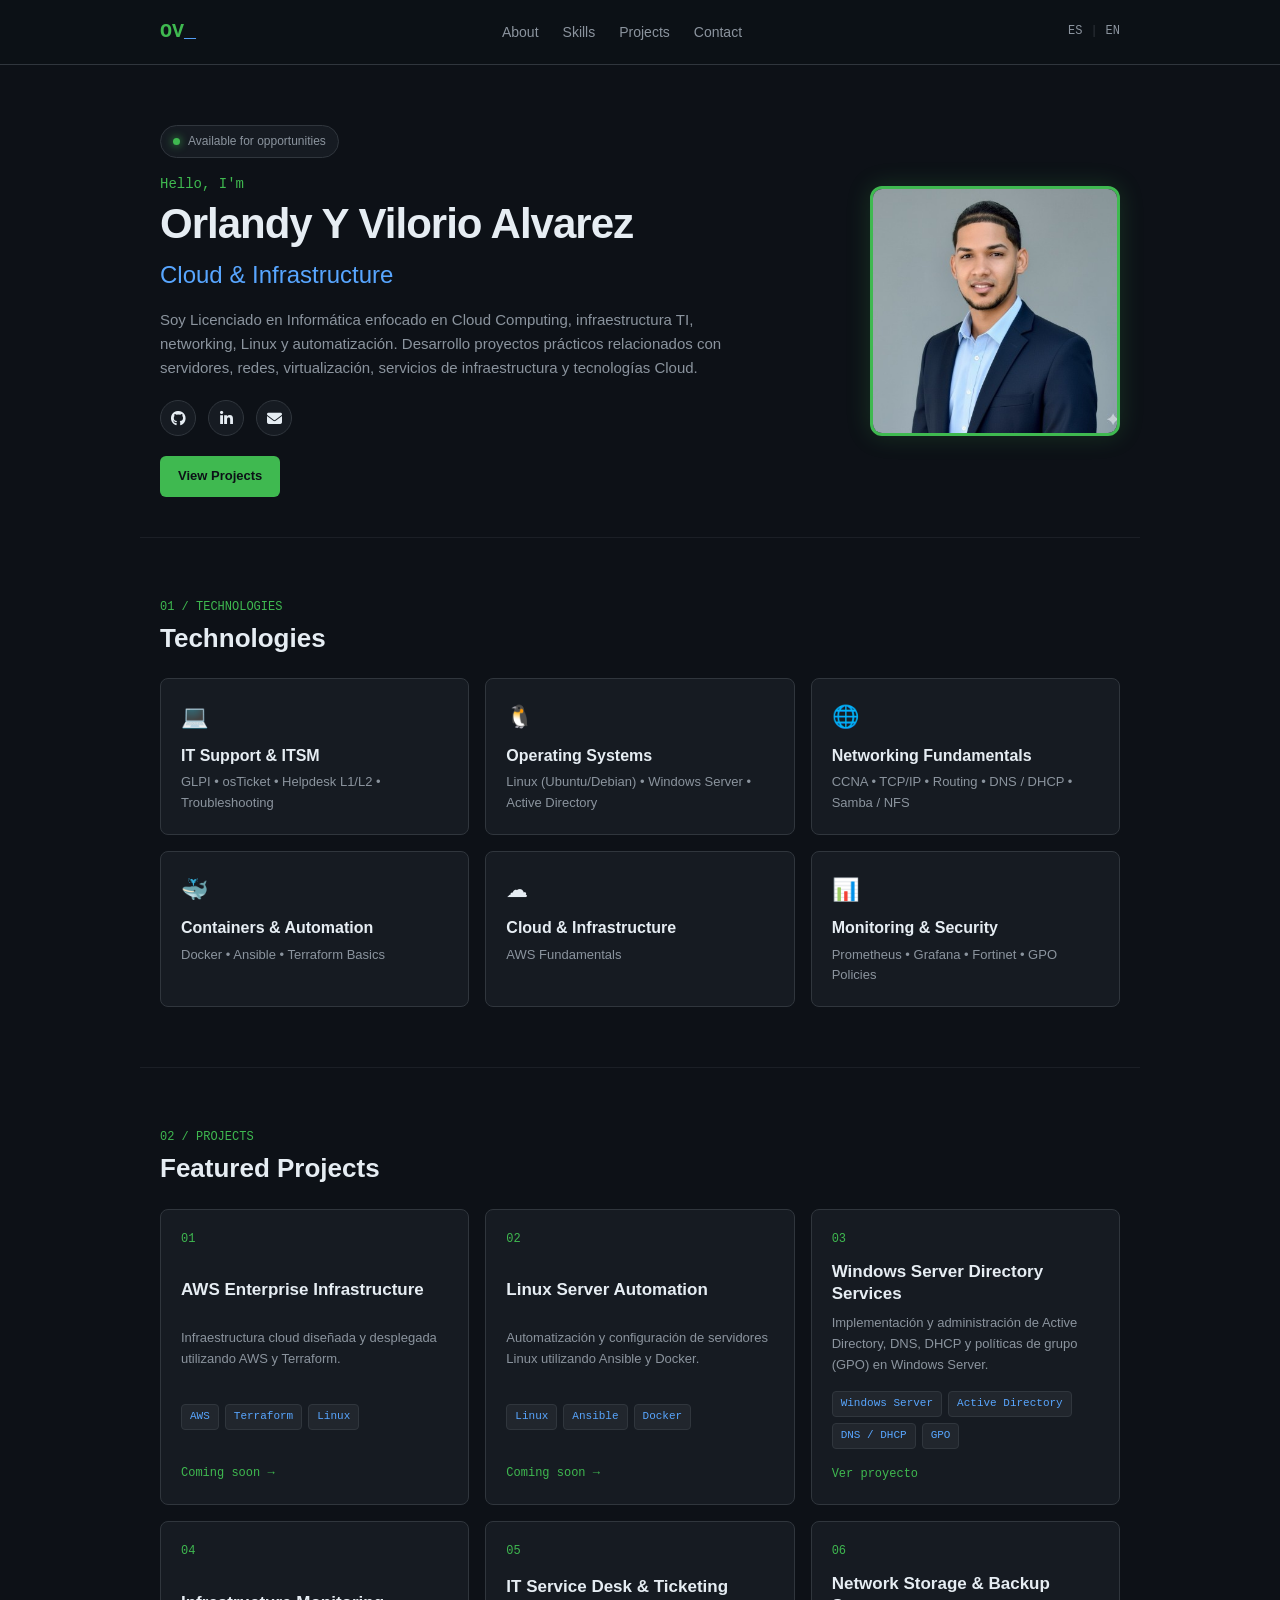
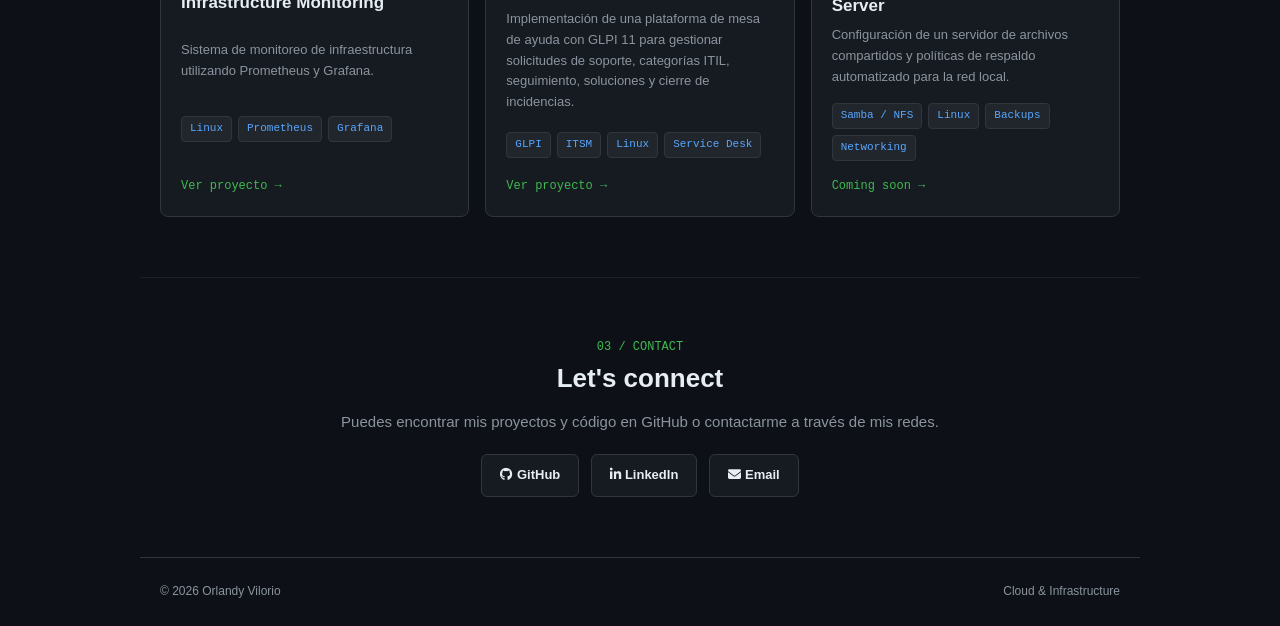
==== index.html @ 10d85034 "Update index.html" ====
<!DOCTYPE html>
<html lang="es">
<head>
    <meta charset="UTF-8">
    <meta name="viewport" content="width=device-width, initial-scale=1.0">

    <title>Orlandy Vilorio | Cloud & Infrastructure</title>

    <meta
        name="description"
        content="Portfolio de Orlandy Vilorio - Cloud, Infrastructure, Linux, Networking and Automation."
    >

    <!-- FontAwesome -->
    <link
        rel="stylesheet"
        href="https://cdnjs.cloudflare.com/ajax/libs/font-awesome/6.4.0/css/all.min.css"
    >

    <!-- CSS principal -->
    <link rel="stylesheet" href="css/style.css">
</head>

<body>

    <header>
        <nav class="navbar">

            <a href="#" class="logo">
                OV<span>_</span>
            </a>

            <div class="nav-links">
                <a href="#about">About</a>
                <a href="#skills">Skills</a>
                <a href="#projects">Projects</a>
                <a href="#contact">Contact</a>
            </div>

            <!-- LANGUAGE SWITCHER -->
            <div class="language-switcher">
                <button type="button" onclick="translatePage('es')">ES</button>
                <span>|</span>
                <button type="button" onclick="translatePage('en')">EN</button>
            </div>

        </nav>
    </header>


    <main>

        <!-- HERO -->
        <section id="about" class="hero-container">

            <div class="hero">

                <div class="hero-text">

                    <div class="terminal-label">
                        <span class="dot"></span>
                        Available for opportunities
                    </div>

                    <p class="hello">
                        Hello, I'm
                    </p>

                    <h1 class="name">
                        Orlandy Y Vilorio Alvarez
                    </h1>

                    <h2>
                        Cloud & Infrastructure
                    </h2>

                    <p class="hero-description">
                        Soy Licenciado en Informática enfocado en Cloud Computing,
                        infraestructura TI, networking, Linux y automatización.
                        Desarrollo proyectos prácticos relacionados con servidores,
                        redes, virtualización, servicios de infraestructura y tecnologías Cloud.
                    </p>


                    <!-- Redes Sociales en Hero -->
                    <div class="hero-socials">

                        <a
                            href="https://github.com/orlandyvalvarez"
                            target="_blank"
                            rel="noopener noreferrer"
                            aria-label="GitHub"
                        >
                            <i class="fab fa-github"></i>
                        </a>

                        <a
                            href="https://www.linkedin.com/in/orlandy-alvarez/"
                            target="_blank"
                            rel="noopener noreferrer"
                            aria-label="LinkedIn"
                        >
                            <i class="fab fa-linkedin-in"></i>
                        </a>

                        <a
                            href="mailto:alvarezorlandy2@gmail.com"
                            aria-label="Email"
                        >
                            <i class="fas fa-envelope"></i>
                        </a>

                    </div>


                    <!-- BOTONE -->
                 <div class="buttons">

    <a
        href="#projects"
        class="btn primary"
    >
        View Projects
    </a>

</div>

</div> <!-- cierre de hero-text -->


<!-- FOTO DE PERFIL -->
<div class="hero-image-container">

    <img
        src="foto.jpg"
        alt="Orlandy Vilorio"
        class="profile-img"
    >

</div>

        </section>


        <!-- TECHNOLOGIES -->
        <section id="skills" class="section">

            <p class="section-number">
                01 / TECHNOLOGIES
            </p>

            <h2>
                Technologies
            </h2>


            <div class="skills-grid">

                <div class="skill-card">

                    <span>💻</span>

                    <h3>
                        IT Support & ITSM
                    </h3>

                    <p>
                        GLPI • osTicket • Helpdesk L1/L2 • Troubleshooting
                    </p>

                </div>


                <div class="skill-card">

                    <span>🐧</span>

                    <h3>
                        Operating Systems
                    </h3>

                    <p>
                        Linux (Ubuntu/Debian) • Windows Server • Active Directory
                    </p>

                </div>


                <div class="skill-card">

                    <span>🌐</span>

                    <h3>
                        Networking Fundamentals
                    </h3>

                    <p>
                        CCNA • TCP/IP • Routing • DNS / DHCP • Samba / NFS
                    </p>

                </div>


                <div class="skill-card">

                    <span>🐳</span>

                    <h3>
                        Containers & Automation
                    </h3>

                    <p>
                        Docker • Ansible • Terraform Basics
                    </p>

                </div>


                <div class="skill-card">

                    <span>☁</span>

                    <h3>
                        Cloud & Infrastructure
                    </h3>

                    <p>
                        AWS Fundamentals
                    </p>

                </div>


                <div class="skill-card">

                    <span>📊</span>

                    <h3>
                        Monitoring & Security
                    </h3>

                    <p>
                        Prometheus • Grafana • Fortinet • GPO Policies
                    </p>

                </div>

            </div>

        </section>


        <!-- PROJECTS -->
        <section id="projects" class="section">

            <p class="section-number">
                02 / PROJECTS
            </p>

            <h2>
                Featured Projects
            </h2>


            <div class="projects-grid">


                <!-- PROJECT 01 -->
                <article class="project-card">

                    <div class="project-number">
                        01
                    </div>

                    <h3>
                        AWS Enterprise Infrastructure
                    </h3>

                    <p>
                        Infraestructura cloud diseñada y desplegada
                        utilizando AWS y Terraform.
                    </p>

                    <div class="tags">
                        <span>AWS</span>
                        <span>Terraform</span>
                        <span>Linux</span>
                    </div>

                    <a href="#">
                        Coming soon →
                    </a>

                </article>


                <!-- PROJECT 02 -->
                <article class="project-card">

                    <div class="project-number">
                        02
                    </div>

                    <h3>
                        Linux Server Automation
                    </h3>

                    <p>
                        Automatización y configuración de servidores
                        Linux utilizando Ansible y Docker.
                    </p>

                    <div class="tags">
                        <span>Linux</span>
                        <span>Ansible</span>
                        <span>Docker</span>
                    </div>

                    <a href="#">
                        Coming soon →
                    </a>

                </article>


                <!-- PROJECT 03 -->
                <article class="project-card">

                    <div class="project-number">
                        03
                    </div>

                    <h3>
                        Windows Server Directory Services
                    </h3>

                    <p>
                        Implementación y administración de Active Directory,
                        DNS, DHCP y políticas de grupo (GPO) en Windows Server.
                    </p>

                    <div class="tags">
                        <span>Windows Server</span>
                        <span>Active Directory</span>
                        <span>DNS / DHCP</span>
                        <span>GPO</span>
                    </div>

                    <a href="Proyectos/Proyecto-03.html">
                        Ver proyecto
                    </a>

                </article>


                <!-- PROJECT 04 -->
                <article class="project-card">

                    <div class="project-number">
                        04
                    </div>

                    <h3>
                        Infrastructure Monitoring
                    </h3>

                    <p>
                        Sistema de monitoreo de infraestructura utilizando
                        Prometheus y Grafana.
                    </p>

                    <div class="tags">
                        <span>Linux</span>
                        <span>Prometheus</span>
                        <span>Grafana</span>
                    </div>

                    <a href="Proyectos/Proyecto-04.html">
                      Ver proyecto →
                   </a>

                </article>


                <!-- PROJECT 05 -->
                <article class="project-card">

                    <div class="project-number">
                        05
                    </div>

                    <h3>
                        IT Service Desk & Ticketing
                    </h3>

                    <p>
                        Implementación de una plataforma de mesa de ayuda con GLPI 11
                        para gestionar solicitudes de soporte, categorías ITIL,
                        seguimiento, soluciones y cierre de incidencias.
                    </p>

                    <div class="tags">
                        <span>GLPI</span>
                        <span>ITSM</span>
                        <span>Linux</span>
                        <span>Service Desk</span>
                    </div>

                    <a href="Proyectos/Proyecto-05.html">
                        Ver proyecto →
                    </a>

                </article>


                <!-- PROJECT 06 -->
                <article class="project-card">

                    <div class="project-number">
                        06
                    </div>

                    <h3>
                        Network Storage & Backup Server
                    </h3>

                    <p>
                        Configuración de un servidor de archivos compartidos
                        y políticas de respaldo automatizado para la red local.
                    </p>

                    <div class="tags">
                        <span>Samba / NFS</span>
                        <span>Linux</span>
                        <span>Backups</span>
                        <span>Networking</span>
                    </div>

                    <a href="#">
                        Coming soon →
                    </a>

                </article>

            </div>

        </section>


        <!-- CONTACT -->
        <section id="contact" class="section contact">

            <p class="section-number">
                03 / CONTACT
            </p>

            <h2>
                Let's connect
            </h2>

            <p>
                Puedes encontrar mis proyectos y código en GitHub
                o contactarme a través de mis redes.
            </p>


            <!-- Redes Sociales en Contacto -->
            <div class="contact-socials">

                <a
                    href="https://github.com/orlandyvalvarez"
                    target="_blank"
                    rel="noopener noreferrer"
                    class="btn secondary"
                >
                    <i class="fab fa-github"></i>
                    GitHub
                </a>


                <a
                    href="https://www.linkedin.com/in/orlandy-alvarez/"
                    target="_blank"
                    rel="noopener noreferrer"
                    class="btn secondary"
                >
                    <i class="fab fa-linkedin-in"></i>
                    LinkedIn
                </a>


                <a
                    href="https://mail.google.com/mail/?view=cm&fs=1&to=alvarezorlandy2@gmail.com"
                    target="_blank"
                    rel="noopener noreferrer"
                    class="btn secondary"
                >
                    <i class="fas fa-envelope"></i>
                    Email
                </a>

            </div>

        </section>

    </main>


    <!-- FOOTER -->
    <footer>

        <p>
            © 2026 Orlandy Vilorio
        </p>

        <p>
            Cloud & Infrastructure
        </p>

    </footer>


    <!-- GOOGLE TRANSLATE -->
    <div
        id="google_translate_element"
        aria-hidden="true"
    ></div>


    <script>

        function googleTranslateElementInit() {

            new google.translate.TranslateElement({

                pageLanguage: 'es',

                includedLanguages: 'es,en',

                autoDisplay: false

            }, 'google_translate_element');

        }


        function translatePage(lang, attempts = 0) {

            const select = document.querySelector('.goog-te-combo');


            if (select) {

                select.value = lang;

                select.dispatchEvent(
                    new Event('change')
                );

                return;

            }


            if (attempts < 10) {

                setTimeout(
                    () => translatePage(lang, attempts + 1),
                    300
                );

            }

        }

    </script>


    <script
        src="https://translate.google.com/translate_a/element.js?cb=googleTranslateElementInit">
    </script>

</body>
</html>
---- css/style.css ----
/* =========================================
   GLOBAL
========================================= */

* {
    margin: 0;
    padding: 0;
    box-sizing: border-box;
}

html {
    scroll-behavior: smooth;
}

body {
    background: #0d1117;
    color: #e6edf3;
    font-family: -apple-system, BlinkMacSystemFont, "Segoe UI", Roboto, Helvetica, Arial, sans-serif;
    line-height: 1.6;
}

:root {
    --background: #0d1117;
    --card: #161b22;
    --card-hover: #1c2128;
    --border: #30363d;
    --text: #e6edf3;
    --muted: #8b949e;
    --green: #3fb950;
    --blue: #58a6ff;
}

/* =========================================
   NAVBAR
========================================= */

header {
    border-bottom: 1px solid var(--border);
    position: sticky;
    top: 0;
    background: rgba(13, 17, 23, 0.94);
    backdrop-filter: blur(10px);
    z-index: 100;
}

.navbar {
    max-width: 1000px;
    margin: auto;
    padding: 16px 20px;
    display: flex;
    justify-content: space-between;
    align-items: center;
}

.logo {
    color: var(--green);
    font-size: 20px;
    font-weight: 700;
    text-decoration: none;
    font-family: monospace;
}

.logo span {
    color: var(--blue);
}

.nav-links {
    display: flex;
    gap: 24px;
}

.nav-links a {
    color: var(--muted);
    text-decoration: none;
    font-size: 14px;
    transition: 0.2s;
}

.nav-links a:hover {
    color: var(--green);
}

/* =========================================
   LANGUAGE SWITCHER
========================================= */

.language-switcher {
    display: flex;
    align-items: center;
    gap: 8px;
    margin-left: 20px;
    flex-shrink: 0;
    font-family: monospace;
    font-size: 12px;
}

.language-switcher button {
    border: none;
    background: transparent;
    color: var(--muted);
    padding: 0;
    margin: 0;
    font: inherit;
    cursor: pointer;
    transition: color 0.2s;
}

.language-switcher button:hover {
    color: var(--green);
}

.language-switcher span {
    color: var(--border);
}

/* =========================================
   GOOGLE TRANSLATE
   OCULTAR INTERFAZ ORIGINAL
========================================= */

#google_translate_element {
    position: absolute !important;
    width: 1px !important;
    height: 1px !important;
    overflow: hidden !important;
    opacity: 0 !important;
    pointer-events: none !important;
}

.goog-te-combo {
    display: none !important;
}

.goog-te-banner-frame,
.goog-te-menu-frame,
iframe.goog-te-banner-frame {
    display: none !important;
}

body {
    top: 0 !important;
}

/* Evita que Google agregue espacios o elementos visibles */

.goog-te-gadget {
    font-size: 0 !important;
}

.goog-te-gadget span {
    display: none !important;
}

.goog-logo-link {
    display: none !important;
}

/* =========================================
   HERO
========================================= */

.hero-container {
    max-width: 1000px;
    margin: auto;
    padding: 60px 20px 40px;
    display: flex;
    align-items: center;
}

.hero {
    display: flex;
    justify-content: space-between;
    align-items: center;
    width: 100%;
    gap: 40px;
}

.hero-text {
    flex: 1;
    min-width: 280px;
}

.hero-image-container {
    display: flex;
    justify-content: center;
    align-items: center;
    flex-shrink: 0;
}

/* FOTO CUADRADA */

.profile-img {
    width: 250px;
    height: 250px;
    border-radius: 12px;
    object-fit: cover;
    border: 3px solid var(--green);
    box-shadow: 0 0 25px rgba(63, 185, 80, 0.2);
    transition: transform 0.3s ease, border-color 0.3s ease;
}

.profile-img:hover {
    transform: scale(1.02);
    border-color: var(--blue);
}

.terminal-label {
    display: inline-flex;
    align-items: center;
    width: fit-content;
    border: 1px solid var(--border);
    background: var(--card);
    padding: 6px 12px;
    border-radius: 20px;
    color: var(--muted);
    font-size: 12px;
    margin-bottom: 15px;
}

.dot {
    width: 7px;
    height: 7px;
    background: var(--green);
    border-radius: 50%;
    margin-right: 8px;
    box-shadow: 0 0 8px var(--green);
}

.hello {
    color: var(--green);
    font-family: monospace;
    font-size: 14px;
    margin-bottom: 4px;
}

.hero h1 {
    font-size: clamp(24px, 4vw, 42px);
    line-height: 1.15;
    margin-bottom: 8px;
    letter-spacing: -1px;
}

.hero h2 {
    color: var(--blue);
    font-size: clamp(18px, 2.5vw, 24px);
    font-weight: 500;
    margin-bottom: 14px;
}

.hero-description {
    max-width: 600px;
    color: var(--muted);
    font-size: 15px;
    margin-bottom: 20px;
}

.hero-socials {
    display: flex;
    gap: 12px;
    margin-bottom: 20px;
}

.hero-socials a {
    display: inline-flex;
    justify-content: center;
    align-items: center;
    width: 36px;
    height: 36px;
    background: var(--card);
    border: 1px solid var(--border);
    color: var(--text);
    border-radius: 50%;
    text-decoration: none;
    font-size: 15px;
    transition: 0.2s;
}

.hero-socials a:hover {
    background: var(--card-hover);
    border-color: var(--blue);
    color: var(--blue);
}

/* =========================================
   BUTTONS
========================================= */

.buttons {
    display: flex;
    gap: 12px;
    flex-wrap: wrap;
    min-height: 38px;
}

.btn {
    display: inline-block;
    padding: 10px 18px;
    border-radius: 6px;
    text-decoration: none;
    font-weight: 600;
    font-size: 13px;
    transition: 0.2s;
}

.primary {
    background: var(--green);
    color: #0d1117;
}

.primary:hover {
    background: #56d364;
    transform: translateY(-2px);
}

.secondary {
    border: 1px solid var(--border);
    color: var(--text);
    background: var(--card);
}

.secondary:hover {
    border-color: var(--blue);
    color: var(--blue);
}

/* =========================================
   SECTIONS
========================================= */

.section {
    max-width: 1000px;
    margin: auto;
    padding: 60px 20px;
    border-top: 1px solid rgba(48, 54, 61, 0.4);
}

.section-number {
    color: var(--green);
    font-family: monospace;
    font-size: 12px;
    margin-bottom: 6px;
}

.section h2 {
    font-size: 26px;
    line-height: 1.2;
    margin-bottom: 16px;
}

.section > p:not(.section-number) {
    max-width: 750px;
    color: var(--muted);
    font-size: 15px;
    margin-bottom: 12px;
}

/* =========================================
   SKILLS
========================================= */

.skills-grid {
    display: grid;
    grid-template-columns: repeat(3, 1fr);
    gap: 16px;
    margin-top: 24px;
}

.skill-card {
    background: var(--card);
    border: 1px solid var(--border);
    padding: 20px;
    border-radius: 8px;
    transition: 0.2s;
}

.skill-card:hover {
    background: var(--card-hover);
    border-color: var(--blue);
    transform: translateY(-2px);
}

.skill-card span {
    font-size: 22px;
}

.skill-card h3 {
    margin-top: 8px;
    font-size: 16px;
}

.skill-card p {
    color: var(--muted);
    font-size: 13px;
    margin-top: 4px;
}

/* =========================================
   PROJECTS
========================================= */

.projects-grid {
    display: grid;
    grid-template-columns: repeat(3, 1fr);
    gap: 16px;
    margin-top: 24px;
}

.project-card {
    background: var(--card);
    border: 1px solid var(--border);
    padding: 20px;
    border-radius: 8px;
    display: flex;
    flex-direction: column;
    justify-content: space-between;
    transition: 0.2s;
}

.project-card:hover {
    border-color: var(--green);
    transform: translateY(-3px);
}

.project-number {
    color: var(--green);
    font-family: monospace;
    font-size: 12px;
    margin-bottom: 12px;
}

.project-card h3 {
    font-size: 17px;
    line-height: 1.3;
    margin-bottom: 8px;
}

.project-card p {
    color: var(--muted);
    font-size: 13px;
    margin-bottom: 16px;
}

/* =========================================
   TAGS
========================================= */

.tags {
    display: flex;
    flex-wrap: wrap;
    gap: 6px;
    margin-bottom: 16px;
}

.tags span {
    background: #21262d;
    border: 1px solid var(--border);
    color: var(--blue);
    font-family: monospace;
    font-size: 11px;
    padding: 3px 8px;
    border-radius: 4px;
}

.project-card a {
    color: var(--green);
    text-decoration: none;
    font-family: monospace;
    font-size: 12px;
    font-weight: 500;
}

.project-card a:hover {
    text-decoration: underline;
}

/* =========================================
   CONTACT
========================================= */

.contact {
    text-align: center;
}

.contact > p:not(.section-number) {
    margin-left: auto;
    margin-right: auto;
}

.contact-socials {
    display: flex;
    justify-content: center;
    gap: 12px;
    flex-wrap: wrap;
    margin-top: 20px;
}

/* =========================================
   FOOTER
========================================= */

footer {
    border-top: 1px solid var(--border);
    max-width: 1000px;
    margin: auto;
    padding: 24px 20px;
    display: flex;
    justify-content: space-between;
    color: var(--muted);
    font-size: 12px;
}

/* =========================================
   RESPONSIVE
========================================= */

@media (max-width: 850px) {

    .skills-grid,
    .projects-grid {
        grid-template-columns: repeat(2, 1fr);
    }
}

@media (max-width: 650px) {

    .nav-links {
        display: none;
    }

    .hero-container {
        padding: 30px 20px;
    }

    .hero {
        flex-direction: column;
        text-align: center;
        gap: 20px;
    }

    .hero-image-container {
        order: -1;
        margin-bottom: 5px;
    }

    .hero-text {
        display: flex;
        flex-direction: column;
        align-items: center;
        width: 100%;
    }

    .hero-description {
        text-align: center;
        margin-left: auto;
        margin-right: auto;
    }

    .terminal-label {
        margin-left: auto;
        margin-right: auto;
    }

    .hero-socials {
        justify-content: center;
    }

    .buttons {
        justify-content: center;
    }

    .profile-img {
        width: 180px;
        height: 180px;
    }

    .section {
        padding: 40px 20px;
    }

    .section h2 {
        font-size: 22px;
    }

    .skills-grid,
    .projects-grid {
        grid-template-columns: 1fr;
    }

    footer {
        flex-direction: column;
        gap: 8px;
        text-align: center;
    }

    .language-switcher {
        margin-left: 10px;
    }
}
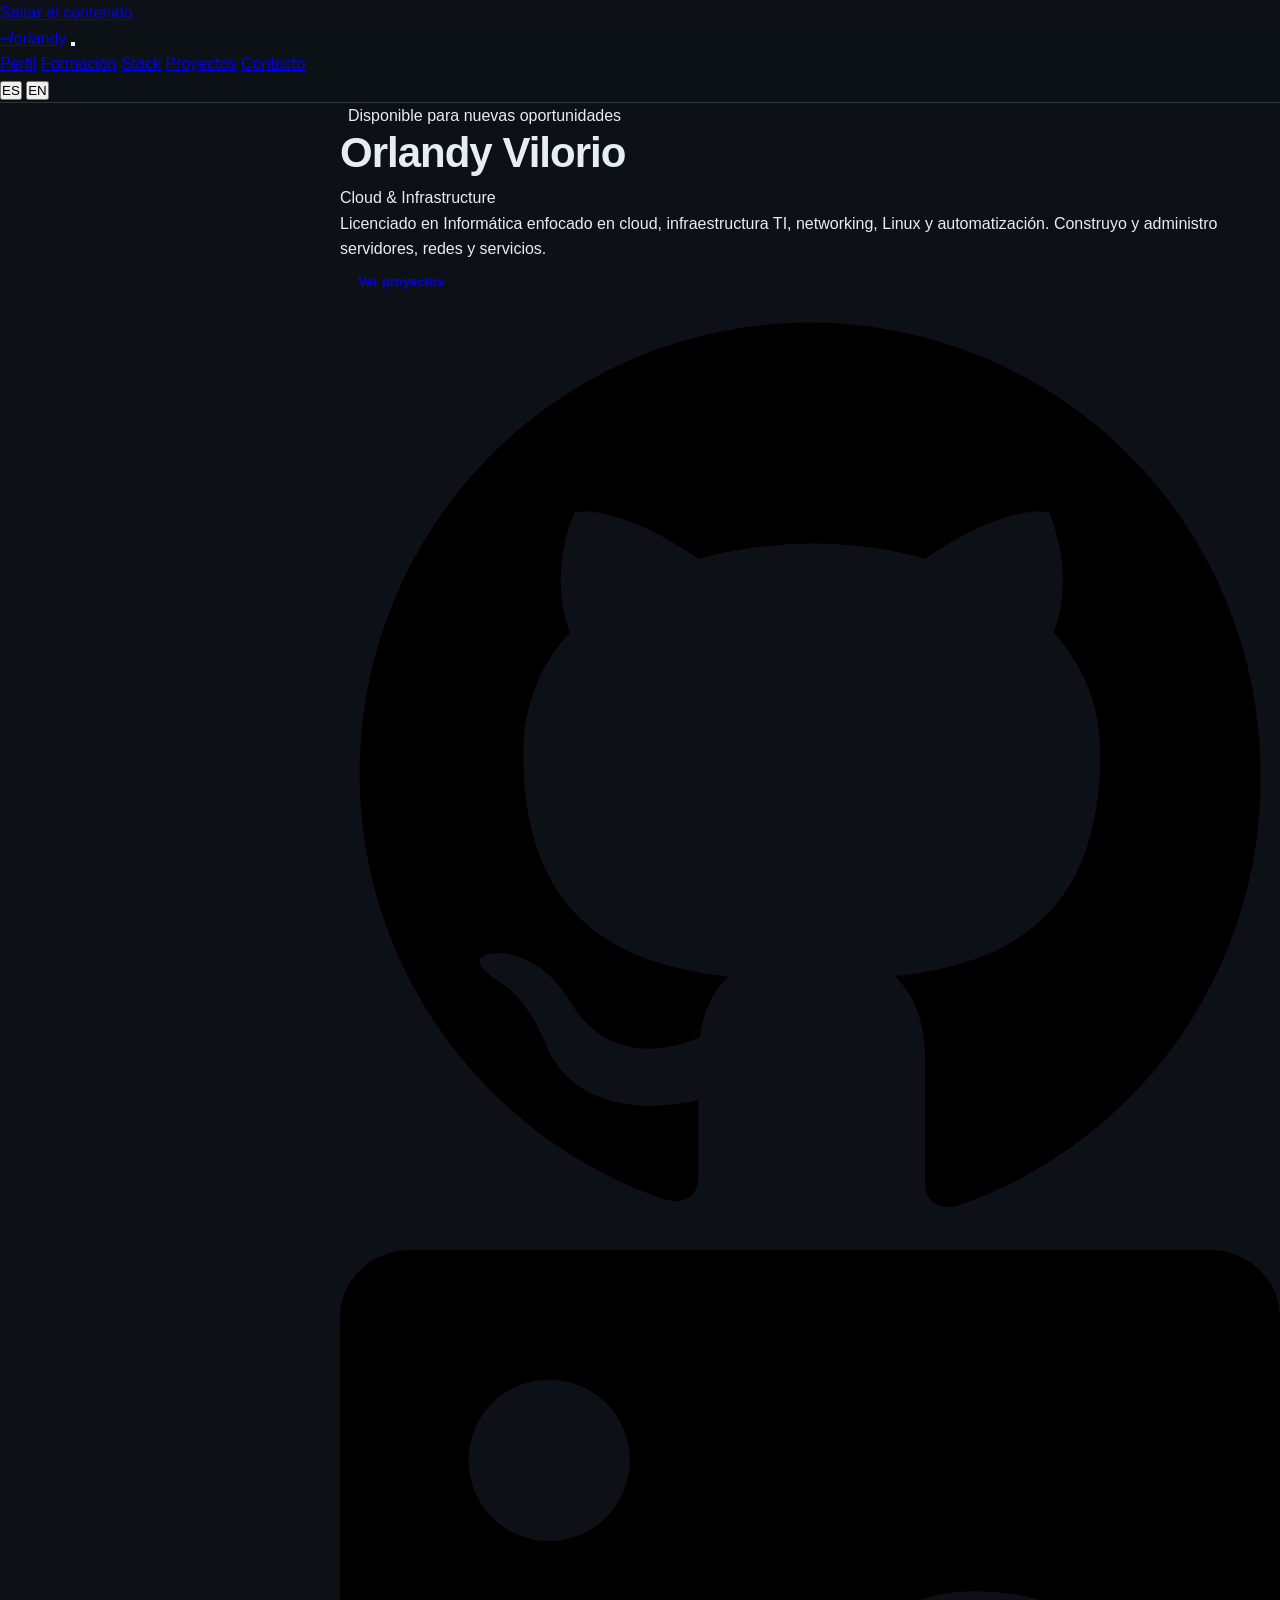
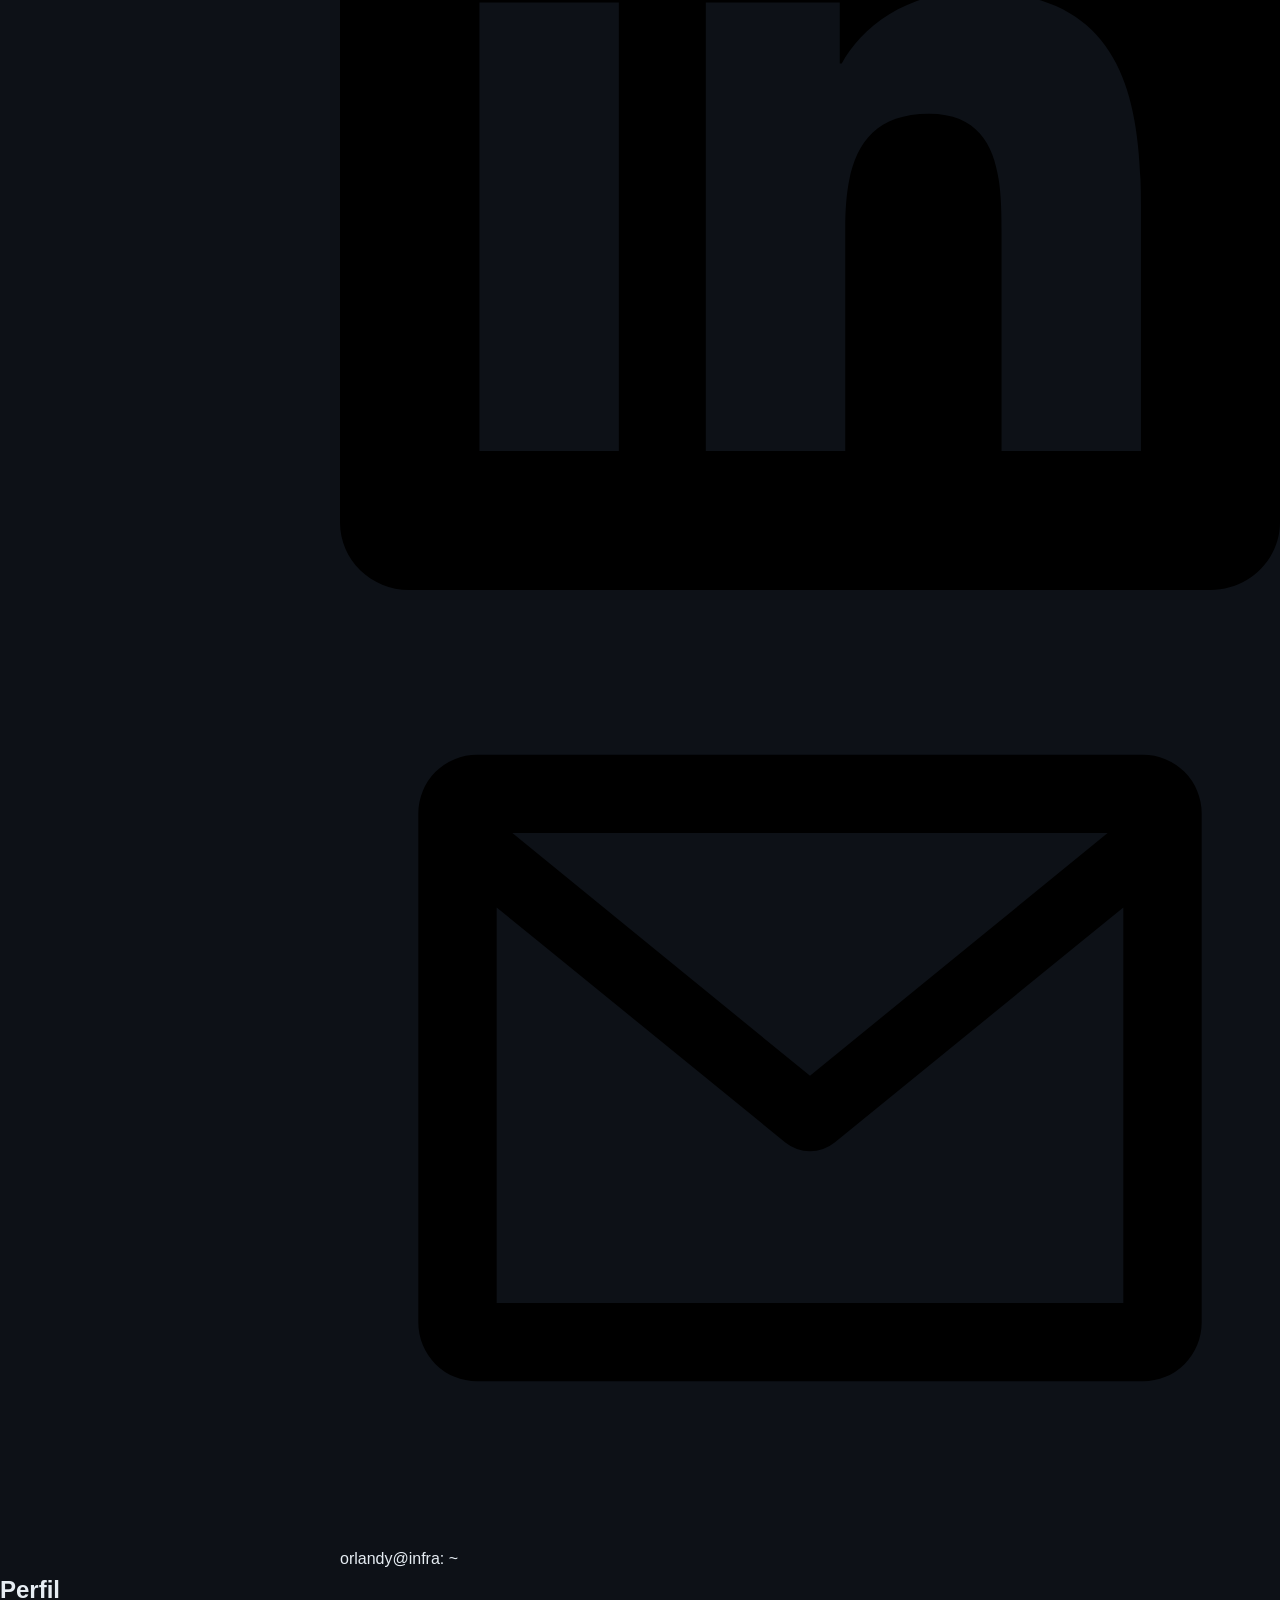
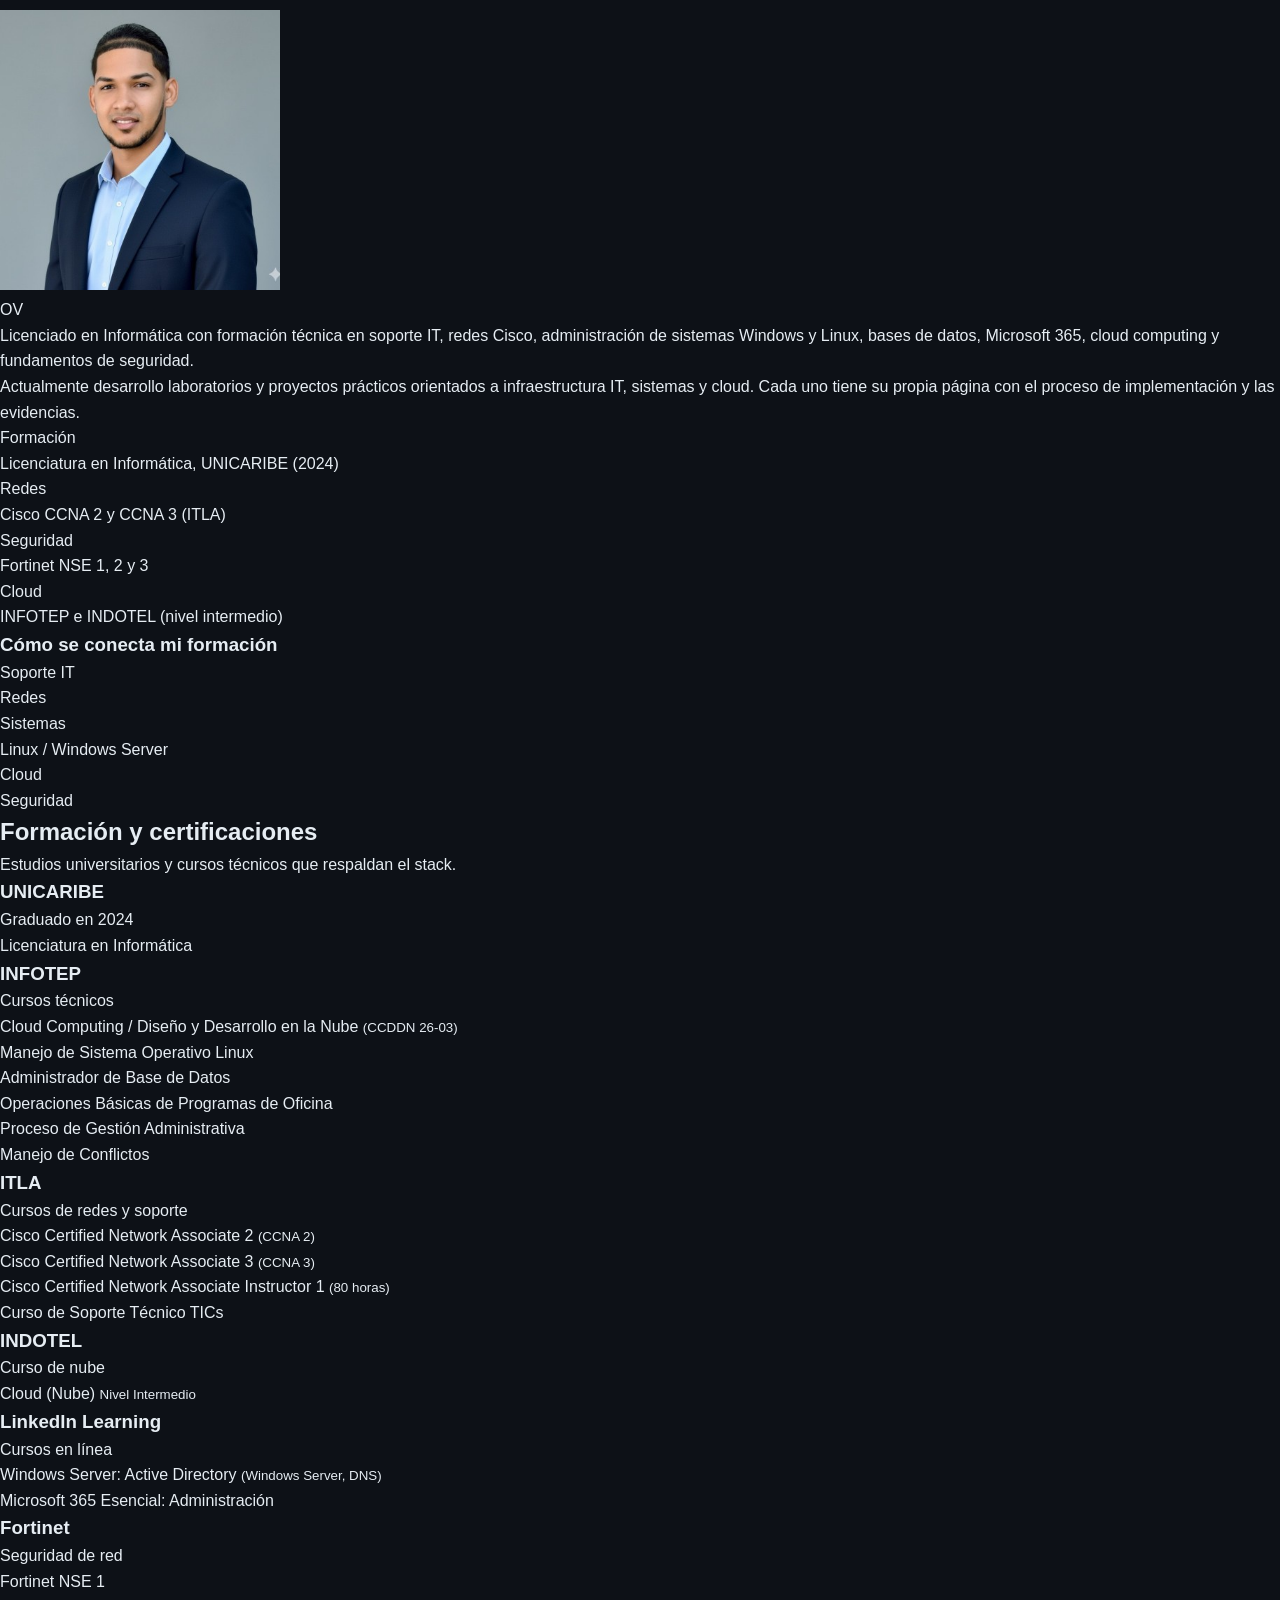
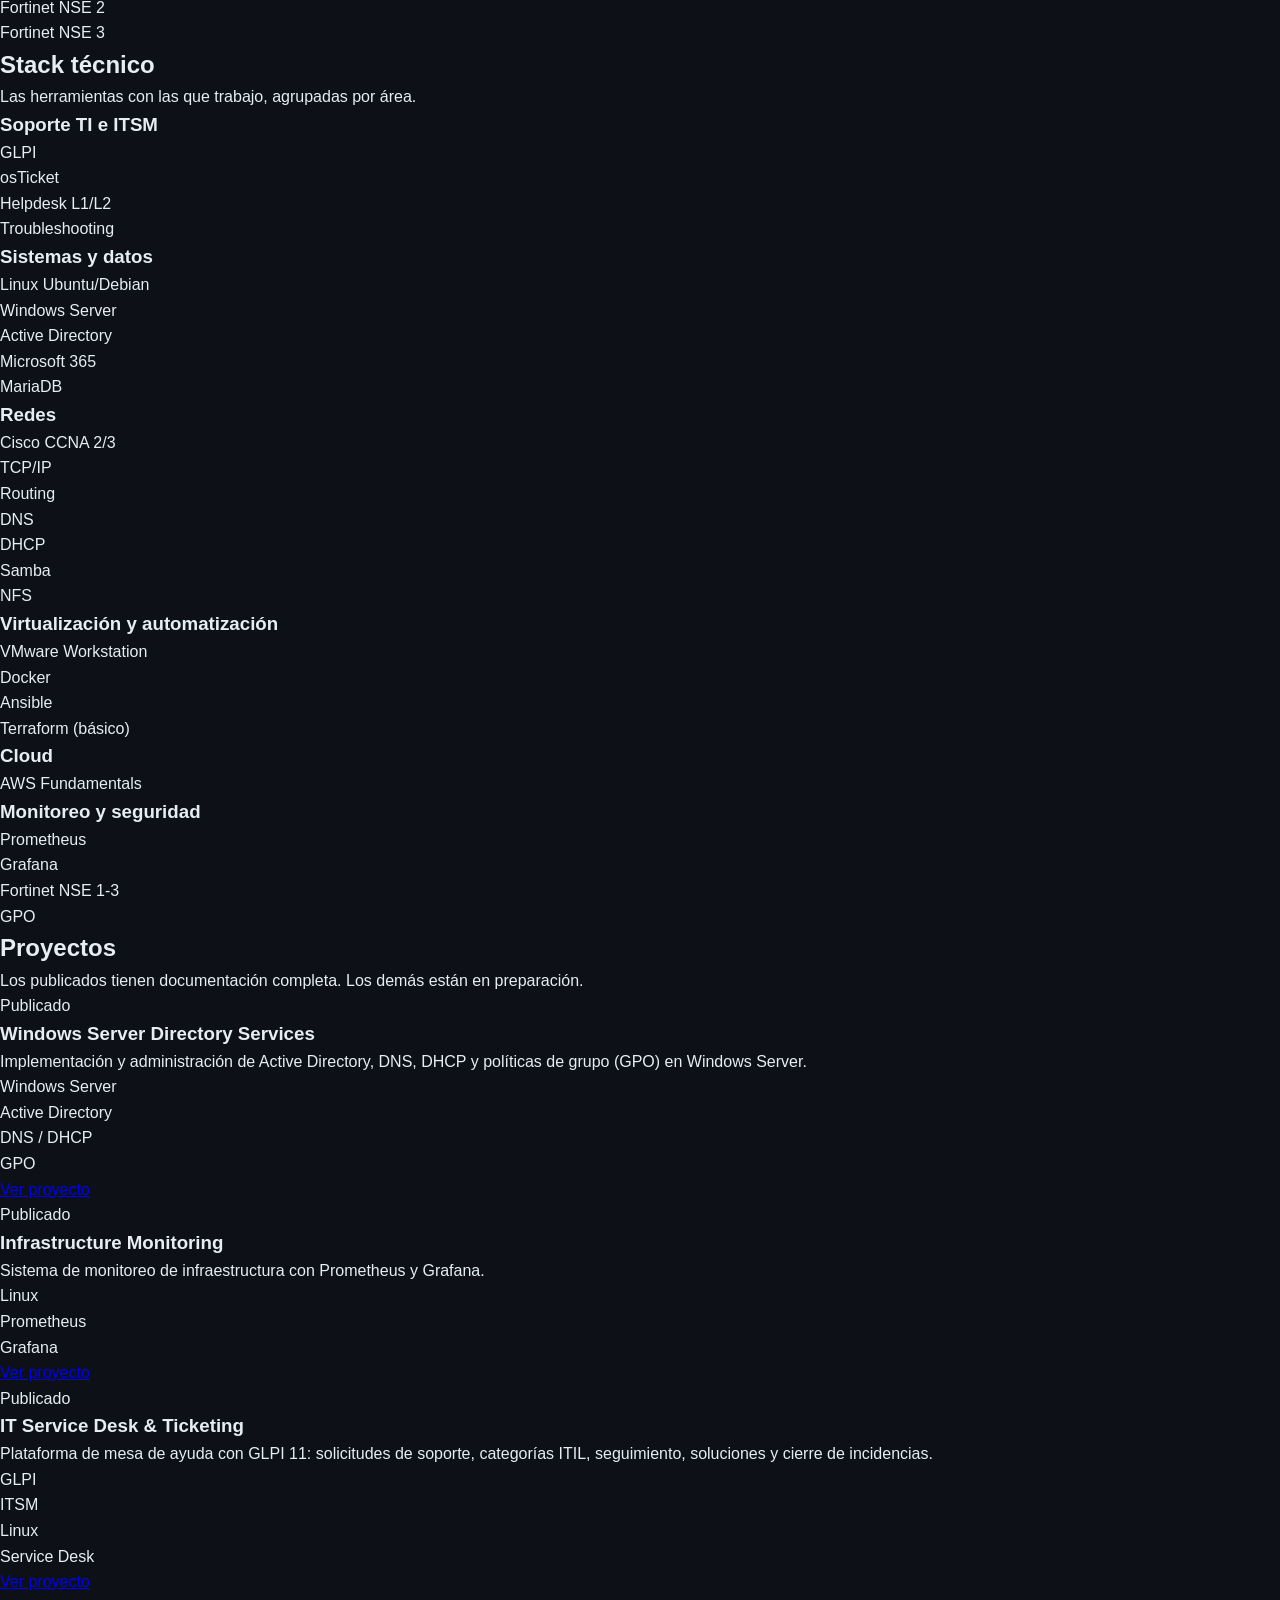
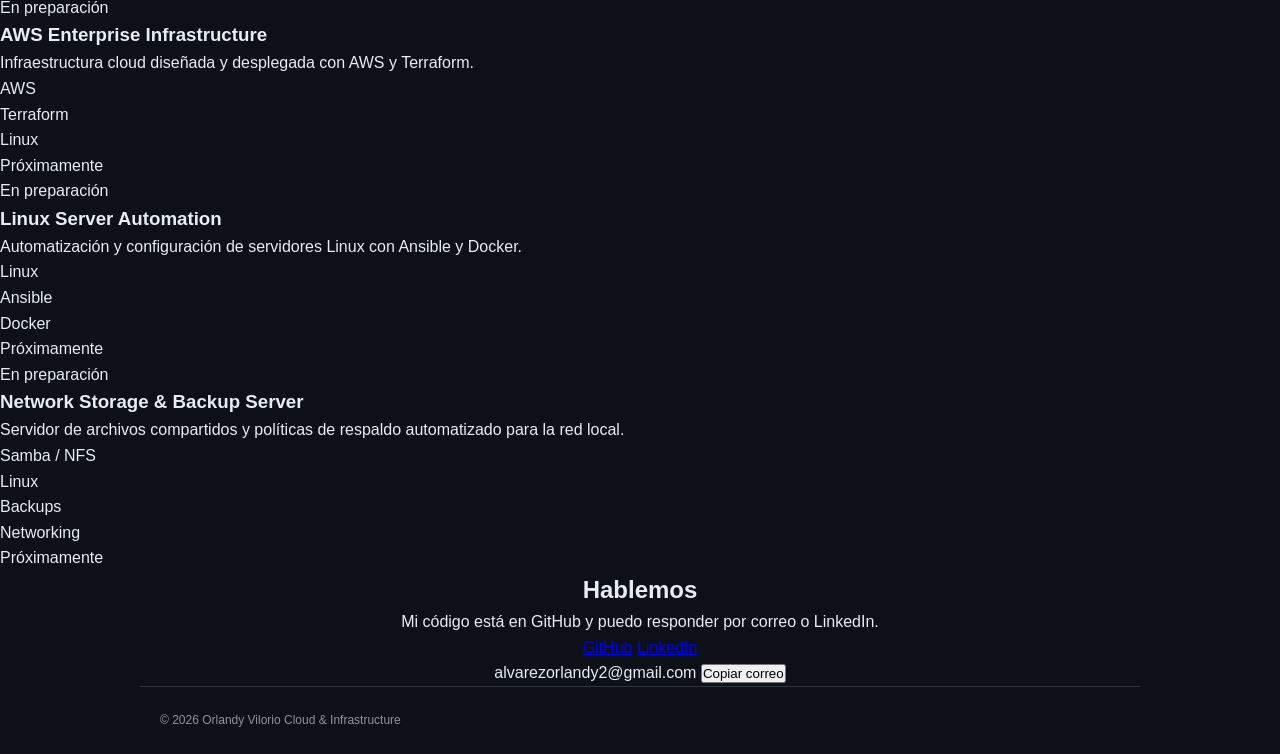
==== commit 07102cad: "Update index.html" ====
--- a/index.html
+++ b/index.html
@@ -1,584 +1,285 @@
 <!DOCTYPE html>
 <html lang="es">
 <head>
-    <meta charset="UTF-8">
-    <meta name="viewport" content="width=device-width, initial-scale=1.0">
-
-    <title>Orlandy Vilorio | Cloud & Infrastructure</title>
-
-    <meta
-        name="description"
-        content="Portfolio de Orlandy Vilorio - Cloud, Infrastructure, Linux, Networking and Automation."
-    >
-
-    <!-- FontAwesome -->
-    <link
-        rel="stylesheet"
-        href="https://cdnjs.cloudflare.com/ajax/libs/font-awesome/6.4.0/css/all.min.css"
-    >
-
-    <!-- CSS principal -->
-    <link rel="stylesheet" href="css/style.css">
+<meta charset="UTF-8">
+<meta name="viewport" content="width=device-width, initial-scale=1.0">
+<title>Orlandy Vilorio | Cloud &amp; Infrastructure</title>
+<meta name="description" content="Portafolio de Orlandy Vilorio: Cloud, infraestructura, Linux, networking y automatización.">
+<meta name="theme-color" content="#0D1520">
+<link rel="icon" href="data:image/svg+xml,%3Csvg xmlns='http://www.w3.org/2000/svg' viewBox='0 0 64 64'%3E%3Crect width='64' height='64' rx='12' fill='%230D1520'/%3E%3Ctext x='32' y='42' font-family='monospace' font-size='28' font-weight='700' fill='%234FC3F7' text-anchor='middle'%3EOV%3C/text%3E%3C/svg%3E">
+<link rel="preconnect" href="https://fonts.googleapis.com">
+<link rel="preconnect" href="https://fonts.gstatic.com" crossorigin>
+<link href="https://fonts.googleapis.com/css2?family=IBM+Plex+Mono:wght@400;500&family=IBM+Plex+Sans:wght@400;500;600&display=swap" rel="stylesheet">
+<link rel="stylesheet" href="css/style.css">
+<link rel="stylesheet" href="css/home.css">
 </head>
 
 <body>
-
-    <header>
-        <nav class="navbar">
-
-            <a href="#" class="logo">
-                OV<span>_</span>
-            </a>
-
-            <div class="nav-links">
-                <a href="#about">About</a>
-                <a href="#skills">Skills</a>
-                <a href="#projects">Projects</a>
-                <a href="#contact">Contact</a>
-            </div>
-
-            <!-- LANGUAGE SWITCHER -->
-            <div class="language-switcher">
-                <button type="button" onclick="translatePage('es')">ES</button>
-                <span>|</span>
-                <button type="button" onclick="translatePage('en')">EN</button>
-            </div>
-
-        </nav>
-    </header>
-
-
-    <main>
-
-        <!-- HERO -->
-        <section id="about" class="hero-container">
-
-            <div class="hero">
-
-                <div class="hero-text">
-
-                    <div class="terminal-label">
-                        <span class="dot"></span>
-                        Available for opportunities
-                    </div>
-
-                    <p class="hello">
-                        Hello, I'm
-                    </p>
-
-                    <h1 class="name">
-                        Orlandy Y Vilorio Alvarez
-                    </h1>
-
-                    <h2>
-                        Cloud & Infrastructure
-                    </h2>
-
-                    <p class="hero-description">
-                        Soy Licenciado en Informática enfocado en Cloud Computing,
-                        infraestructura TI, networking, Linux y automatización.
-                        Desarrollo proyectos prácticos relacionados con servidores,
-                        redes, virtualización, servicios de infraestructura y tecnologías Cloud.
-                    </p>
-
-
-                    <!-- Redes Sociales en Hero -->
-                    <div class="hero-socials">
-
-                        <a
-                            href="https://github.com/orlandyvalvarez"
-                            target="_blank"
-                            rel="noopener noreferrer"
-                            aria-label="GitHub"
-                        >
-                            <i class="fab fa-github"></i>
-                        </a>
-
-                        <a
-                            href="https://www.linkedin.com/in/orlandy-alvarez/"
-                            target="_blank"
-                            rel="noopener noreferrer"
-                            aria-label="LinkedIn"
-                        >
-                            <i class="fab fa-linkedin-in"></i>
-                        </a>
-
-                        <a
-                            href="mailto:alvarezorlandy2@gmail.com"
-                            aria-label="Email"
-                        >
-                            <i class="fas fa-envelope"></i>
-                        </a>
-
-                    </div>
-
-
-                    <!-- BOTONE -->
-                 <div class="buttons">
-
-    <a
-        href="#projects"
-        class="btn primary"
-    >
-        View Projects
-    </a>
-
-</div>
-
-</div> <!-- cierre de hero-text -->
-
-
-<!-- FOTO DE PERFIL -->
-<div class="hero-image-container">
-
-    <img
-        src="foto.jpg"
-        alt="Orlandy Vilorio"
-        class="profile-img"
-    >
-
-</div>
-
-        </section>
-
-
-        <!-- TECHNOLOGIES -->
-        <section id="skills" class="section">
-
-            <p class="section-number">
-                01 / TECHNOLOGIES
-            </p>
-
-            <h2>
-                Technologies
-            </h2>
-
-
-            <div class="skills-grid">
-
-                <div class="skill-card">
-
-                    <span>💻</span>
-
-                    <h3>
-                        IT Support & ITSM
-                    </h3>
-
-                    <p>
-                        GLPI • osTicket • Helpdesk L1/L2 • Troubleshooting
-                    </p>
-
-                </div>
-
-
-                <div class="skill-card">
-
-                    <span>🐧</span>
-
-                    <h3>
-                        Operating Systems
-                    </h3>
-
-                    <p>
-                        Linux (Ubuntu/Debian) • Windows Server • Active Directory
-                    </p>
-
-                </div>
-
-
-                <div class="skill-card">
-
-                    <span>🌐</span>
-
-                    <h3>
-                        Networking Fundamentals
-                    </h3>
-
-                    <p>
-                        CCNA • TCP/IP • Routing • DNS / DHCP • Samba / NFS
-                    </p>
-
-                </div>
-
-
-                <div class="skill-card">
-
-                    <span>🐳</span>
-
-                    <h3>
-                        Containers & Automation
-                    </h3>
-
-                    <p>
-                        Docker • Ansible • Terraform Basics
-                    </p>
-
-                </div>
-
-
-                <div class="skill-card">
-
-                    <span>☁</span>
-
-                    <h3>
-                        Cloud & Infrastructure
-                    </h3>
-
-                    <p>
-                        AWS Fundamentals
-                    </p>
-
-                </div>
-
-
-                <div class="skill-card">
-
-                    <span>📊</span>
-
-                    <h3>
-                        Monitoring & Security
-                    </h3>
-
-                    <p>
-                        Prometheus • Grafana • Fortinet • GPO Policies
-                    </p>
-
-                </div>
-
-            </div>
-
-        </section>
-
-
-        <!-- PROJECTS -->
-        <section id="projects" class="section">
-
-            <p class="section-number">
-                02 / PROJECTS
-            </p>
-
-            <h2>
-                Featured Projects
-            </h2>
-
-
-            <div class="projects-grid">
-
-
-                <!-- PROJECT 01 -->
-                <article class="project-card">
-
-                    <div class="project-number">
-                        01
-                    </div>
-
-                    <h3>
-                        AWS Enterprise Infrastructure
-                    </h3>
-
-                    <p>
-                        Infraestructura cloud diseñada y desplegada
-                        utilizando AWS y Terraform.
-                    </p>
-
-                    <div class="tags">
-                        <span>AWS</span>
-                        <span>Terraform</span>
-                        <span>Linux</span>
-                    </div>
-
-                    <a href="#">
-                        Coming soon →
-                    </a>
-
-                </article>
-
-
-                <!-- PROJECT 02 -->
-                <article class="project-card">
-
-                    <div class="project-number">
-                        02
-                    </div>
-
-                    <h3>
-                        Linux Server Automation
-                    </h3>
-
-                    <p>
-                        Automatización y configuración de servidores
-                        Linux utilizando Ansible y Docker.
-                    </p>
-
-                    <div class="tags">
-                        <span>Linux</span>
-                        <span>Ansible</span>
-                        <span>Docker</span>
-                    </div>
-
-                    <a href="#">
-                        Coming soon →
-                    </a>
-
-                </article>
-
-
-                <!-- PROJECT 03 -->
-                <article class="project-card">
-
-                    <div class="project-number">
-                        03
-                    </div>
-
-                    <h3>
-                        Windows Server Directory Services
-                    </h3>
-
-                    <p>
-                        Implementación y administración de Active Directory,
-                        DNS, DHCP y políticas de grupo (GPO) en Windows Server.
-                    </p>
-
-                    <div class="tags">
-                        <span>Windows Server</span>
-                        <span>Active Directory</span>
-                        <span>DNS / DHCP</span>
-                        <span>GPO</span>
-                    </div>
-
-                    <a href="Proyectos/Proyecto-03.html">
-                        Ver proyecto
-                    </a>
-
-                </article>
-
-
-                <!-- PROJECT 04 -->
-                <article class="project-card">
-
-                    <div class="project-number">
-                        04
-                    </div>
-
-                    <h3>
-                        Infrastructure Monitoring
-                    </h3>
-
-                    <p>
-                        Sistema de monitoreo de infraestructura utilizando
-                        Prometheus y Grafana.
-                    </p>
-
-                    <div class="tags">
-                        <span>Linux</span>
-                        <span>Prometheus</span>
-                        <span>Grafana</span>
-                    </div>
-
-                    <a href="Proyectos/Proyecto-04.html">
-                      Ver proyecto →
-                   </a>
-
-                </article>
-
-
-                <!-- PROJECT 05 -->
-                <article class="project-card">
-
-                    <div class="project-number">
-                        05
-                    </div>
-
-                    <h3>
-                        IT Service Desk & Ticketing
-                    </h3>
-
-                    <p>
-                        Implementación de una plataforma de mesa de ayuda con GLPI 11
-                        para gestionar solicitudes de soporte, categorías ITIL,
-                        seguimiento, soluciones y cierre de incidencias.
-                    </p>
-
-                    <div class="tags">
-                        <span>GLPI</span>
-                        <span>ITSM</span>
-                        <span>Linux</span>
-                        <span>Service Desk</span>
-                    </div>
-
-                    <a href="Proyectos/Proyecto-05.html">
-                        Ver proyecto →
-                    </a>
-
-                </article>
-
-
-                <!-- PROJECT 06 -->
-                <article class="project-card">
-
-                    <div class="project-number">
-                        06
-                    </div>
-
-                    <h3>
-                        Network Storage & Backup Server
-                    </h3>
-
-                    <p>
-                        Configuración de un servidor de archivos compartidos
-                        y políticas de respaldo automatizado para la red local.
-                    </p>
-
-                    <div class="tags">
-                        <span>Samba / NFS</span>
-                        <span>Linux</span>
-                        <span>Backups</span>
-                        <span>Networking</span>
-                    </div>
-
-                    <a href="#">
-                        Coming soon →
-                    </a>
-
-                </article>
-
-            </div>
-
-        </section>
-
-
-        <!-- CONTACT -->
-        <section id="contact" class="section contact">
-
-            <p class="section-number">
-                03 / CONTACT
-            </p>
-
-            <h2>
-                Let's connect
-            </h2>
-
-            <p>
-                Puedes encontrar mis proyectos y código en GitHub
-                o contactarme a través de mis redes.
-            </p>
-
-
-            <!-- Redes Sociales en Contacto -->
-            <div class="contact-socials">
-
-                <a
-                    href="https://github.com/orlandyvalvarez"
-                    target="_blank"
-                    rel="noopener noreferrer"
-                    class="btn secondary"
-                >
-                    <i class="fab fa-github"></i>
-                    GitHub
-                </a>
-
-
-                <a
-                    href="https://www.linkedin.com/in/orlandy-alvarez/"
-                    target="_blank"
-                    rel="noopener noreferrer"
-                    class="btn secondary"
-                >
-                    <i class="fab fa-linkedin-in"></i>
-                    LinkedIn
-                </a>
-
-
-                <a
-                    href="https://mail.google.com/mail/?view=cm&fs=1&to=alvarezorlandy2@gmail.com"
-                    target="_blank"
-                    rel="noopener noreferrer"
-                    class="btn secondary"
-                >
-                    <i class="fas fa-envelope"></i>
-                    Email
-                </a>
-
-            </div>
-
-        </section>
-
-    </main>
-
-
-    <!-- FOOTER -->
-    <footer>
-
-        <p>
-            © 2026 Orlandy Vilorio
-        </p>
-
-        <p>
-            Cloud & Infrastructure
-        </p>
-
-    </footer>
-
-
-    <!-- GOOGLE TRANSLATE -->
-    <div
-        id="google_translate_element"
-        aria-hidden="true"
-    ></div>
-
-
-    <script>
-
-        function googleTranslateElementInit() {
-
-            new google.translate.TranslateElement({
-
-                pageLanguage: 'es',
-
-                includedLanguages: 'es,en',
-
-                autoDisplay: false
-
-            }, 'google_translate_element');
-
-        }
-
-
-        function translatePage(lang, attempts = 0) {
-
-            const select = document.querySelector('.goog-te-combo');
-
-
-            if (select) {
-
-                select.value = lang;
-
-                select.dispatchEvent(
-                    new Event('change')
-                );
-
-                return;
-
-            }
-
-
-            if (attempts < 10) {
-
-                setTimeout(
-                    () => translatePage(lang, attempts + 1),
-                    300
-                );
-
-            }
-
-        }
-
-    </script>
-
-
-    <script
-        src="https://translate.google.com/translate_a/element.js?cb=googleTranslateElementInit">
-    </script>
-
+<a class="skip" href="#main" data-i18n="skip">Saltar al contenido</a>
+
+<header class="site-header">
+  <div class="wrap bar">
+    <a class="brand" href="#top" aria-label="Orlandy Vilorio"><b>~/</b>orlandy<span class="cur" aria-hidden="true"></span></a>
+    <button class="menu-btn" id="menuBtn" aria-label="Menú" aria-expanded="false" aria-controls="nav"><span></span></button>
+    <nav class="nav" id="nav" aria-label="Principal">
+      <a class="link" href="#about" data-i18n="nav_about">Perfil</a>
+      <a class="link" href="#education" data-i18n="nav_edu">Formación</a>
+      <a class="link" href="#skills" data-i18n="nav_skills">Stack</a>
+      <a class="link" href="#projects" data-i18n="nav_projects">Proyectos</a>
+      <a class="link" href="#contact" data-i18n="nav_contact">Contacto</a>
+      <div class="lang" role="group" aria-label="Idioma">
+        <button type="button" data-lang="es" aria-pressed="true">ES</button>
+        <button type="button" data-lang="en" aria-pressed="false">EN</button>
+      </div>
+    </nav>
+  </div>
+</header>
+
+<main id="main">
+
+  <!-- ============ HERO ============ -->
+  <div class="hero" id="top">
+    <canvas id="net" aria-hidden="true"></canvas>
+    <div class="wrap hero-grid">
+      <div>
+        <span class="status-pill rise d1"><span class="dot"></span><span data-i18n="available">Disponible para nuevas oportunidades</span></span>
+        <h1 class="rise d2">Orlandy Vilorio</h1>
+        <p class="role rise d3">Cloud &amp; Infrastructure</p>
+        <p class="lead rise d4" data-i18n="lead">Licenciado en Informática enfocado en cloud, infraestructura TI, networking, Linux y automatización. Construyo y administro servidores, redes y servicios.</p>
+        <div class="actions rise d5">
+          <a class="btn" href="#projects" data-i18n="cta_projects">Ver proyectos</a>
+          <div class="icon-links">
+            <a href="https://github.com/orlandyvalvarez" target="_blank" rel="noopener" aria-label="GitHub"><svg viewBox="0 0 24 24"><path d="M12 .5A11.5 11.5 0 0 0 .5 12c0 5.08 3.29 9.39 7.86 10.91.58.1.79-.25.79-.56v-2c-3.2.7-3.87-1.37-3.87-1.37-.52-1.33-1.28-1.69-1.28-1.69-1.04-.71.08-.7.08-.7 1.15.08 1.76 1.19 1.76 1.19 1.03 1.76 2.69 1.25 3.35.96.1-.75.4-1.25.73-1.54-2.55-.29-5.24-1.28-5.24-5.69 0-1.26.45-2.29 1.19-3.1-.12-.29-.52-1.47.11-3.06 0 0 .97-.31 3.18 1.18a11 11 0 0 1 5.78 0c2.2-1.49 3.17-1.18 3.17-1.18.63 1.59.23 2.77.11 3.06.74.81 1.19 1.84 1.19 3.1 0 4.42-2.69 5.39-5.25 5.68.41.36.78 1.06.78 2.14v3.17c0 .31.21.67.8.56A11.51 11.51 0 0 0 23.5 12 11.5 11.5 0 0 0 12 .5Z"/></svg></a>
+            <a href="https://www.linkedin.com/in/orlandy-alvarez/" target="_blank" rel="noopener" aria-label="LinkedIn"><svg viewBox="0 0 24 24"><path d="M20.45 20.45h-3.56v-5.57c0-1.33-.03-3.04-1.85-3.04-1.86 0-2.14 1.45-2.14 2.94v5.67H9.34V9h3.42v1.56h.05c.48-.9 1.64-1.85 3.37-1.85 3.6 0 4.27 2.37 4.27 5.46v6.28ZM5.34 7.43a2.06 2.06 0 1 1 0-4.12 2.06 2.06 0 0 1 0 4.12ZM7.12 20.45H3.56V9h3.56v11.45ZM22.22 0H1.77C.79 0 0 .77 0 1.73v20.54C0 23.23.79 24 1.77 24h20.45c.98 0 1.78-.77 1.78-1.73V1.73C24 .77 23.2 0 22.22 0Z"/></svg></a>
+            <a href="mailto:alvarezorlandy2@gmail.com" aria-label="Email"><svg viewBox="0 0 24 24"><path d="M2 5.5A1.5 1.5 0 0 1 3.5 4h17A1.5 1.5 0 0 1 22 5.5v13a1.5 1.5 0 0 1-1.5 1.5h-17A1.5 1.5 0 0 1 2 18.5v-13Zm2.4.5L12 12.2 19.6 6H4.4Zm15.6 1.9-7.37 6a1 1 0 0 1-1.26 0L4 7.9V18h16V7.9Z"/></svg></a>
+          </div>
+        </div>
+      </div>
+
+      <div class="term rise d4" role="img" aria-label="Terminal con información de perfil">
+        <div class="term-head">orlandy@infra: ~</div>
+        <div class="term-body" id="termBody"></div>
+      </div>
+    </div>
+  </div>
+
+  <!-- ============ PERFIL ============ -->
+  <section id="about">
+    <div class="wrap">
+      <div class="sec-head">
+        <h2 data-i18n="about_t">Perfil</h2>
+      </div>
+      <div class="about-grid">
+        <div class="photo" id="photo">
+          <img src="foto.jpg" alt="Orlandy Vilorio" width="280" height="280" onerror="this.parentElement.classList.add('noimg');this.remove()">
+          <div class="fallback" aria-hidden="true">OV</div>
+        </div>
+        <div class="about-text">
+          <p data-i18n="about_p1">Licenciado en Informática con formación técnica en soporte IT, redes Cisco, administración de sistemas Windows y Linux, bases de datos, Microsoft 365, cloud computing y fundamentos de seguridad.</p>
+          <p data-i18n="about_p2">Actualmente desarrollo laboratorios y proyectos prácticos orientados a infraestructura IT, sistemas y cloud. Cada uno tiene su propia página con el proceso de implementación y las evidencias.</p>
+          <dl class="facts">
+            <div><dt data-i18n="f1k">Formación</dt><dd data-i18n="f1v">Licenciatura en Informática, UNICARIBE (2024)</dd></div>
+            <div><dt data-i18n="f2k">Redes</dt><dd data-i18n="f2v">Cisco CCNA 2 y CCNA 3 (ITLA)</dd></div>
+            <div><dt data-i18n="f3k">Seguridad</dt><dd data-i18n="f3v">Fortinet NSE 1, 2 y 3</dd></div>
+            <div><dt data-i18n="f4k">Cloud</dt><dd data-i18n="f4v">INFOTEP e INDOTEL (nivel intermedio)</dd></div>
+          </dl>
+        </div>
+      </div>
+
+      <div class="path">
+        <h3 data-i18n="path_t">Cómo se conecta mi formación</h3>
+        <div class="path-line" role="list">
+          <div class="node" role="listitem"><span data-i18n="n1">Soporte IT</span></div>
+          <div class="node" role="listitem"><span data-i18n="n2">Redes</span></div>
+          <div class="node" role="listitem"><span data-i18n="n3">Sistemas</span></div>
+          <div class="node" role="listitem"><span data-i18n="n4">Linux / Windows Server</span></div>
+          <div class="node" role="listitem"><span data-i18n="n5">Cloud</span></div>
+          <div class="node now" role="listitem"><span data-i18n="n6">Seguridad</span></div>
+        </div>
+      </div>
+    </div>
+  </section>
+
+  <!-- ============ FORMACIÓN ============ -->
+  <section id="education">
+    <div class="wrap">
+      <div class="sec-head">
+        <h2 data-i18n="edu_t">Formación y certificaciones</h2>
+        <p data-i18n="edu_p">Estudios universitarios y cursos técnicos que respaldan el stack.</p>
+      </div>
+      <div class="edu-list">
+
+        <div class="edu-row main">
+          <div><h3>UNICARIBE</h3><p class="sub" data-i18n="e0s">Graduado en 2024</p></div>
+          <ul><li>Licenciatura en Informática</li></ul>
+        </div>
+
+        <div class="edu-row">
+          <div><h3>INFOTEP</h3><p class="sub" data-i18n="e1s">Cursos técnicos</p></div>
+          <ul>
+            <li>Cloud Computing / Diseño y Desarrollo en la Nube <small>(CCDDN 26-03)</small></li>
+            <li>Manejo de Sistema Operativo Linux</li>
+            <li>Administrador de Base de Datos</li>
+            <li>Operaciones Básicas de Programas de Oficina</li>
+            <li>Proceso de Gestión Administrativa</li>
+            <li>Manejo de Conflictos</li>
+          </ul>
+        </div>
+
+        <div class="edu-row">
+          <div><h3>ITLA</h3><p class="sub" data-i18n="e2s">Cursos de redes y soporte</p></div>
+          <ul>
+            <li>Cisco Certified Network Associate 2 <small>(CCNA 2)</small></li>
+            <li>Cisco Certified Network Associate 3 <small>(CCNA 3)</small></li>
+            <li>Cisco Certified Network Associate Instructor 1 <small>(80 horas)</small></li>
+            <li>Curso de Soporte Técnico TICs</li>
+          </ul>
+        </div>
+
+        <div class="edu-row">
+          <div><h3>INDOTEL</h3><p class="sub" data-i18n="e3s">Curso de nube</p></div>
+          <ul><li>Cloud (Nube) <small>Nivel Intermedio</small></li></ul>
+        </div>
+
+        <div class="edu-row">
+          <div><h3>LinkedIn Learning</h3><p class="sub" data-i18n="e4s">Cursos en línea</p></div>
+          <ul>
+            <li>Windows Server: Active Directory <small>(Windows Server, DNS)</small></li>
+            <li>Microsoft 365 Esencial: Administración</li>
+          </ul>
+        </div>
+
+        <div class="edu-row">
+          <div><h3>Fortinet</h3><p class="sub" data-i18n="e5s">Seguridad de red</p></div>
+          <ul>
+            <li>Fortinet NSE 1</li>
+            <li>Fortinet NSE 2</li>
+            <li>Fortinet NSE 3</li>
+          </ul>
+        </div>
+
+      </div>
+    </div>
+  </section>
+
+  <!-- ============ STACK ============ -->
+  <section id="skills" class="skills">
+    <div class="wrap">
+      <div class="sec-head">
+        <h2 data-i18n="skills_t">Stack técnico</h2>
+        <p data-i18n="skills_p">Las herramientas con las que trabajo, agrupadas por área.</p>
+      </div>
+      <div class="rack">
+        <div class="unit"><div class="leds" aria-hidden="true"><i></i><i></i><i></i></div>
+          <div><h3 data-i18n="s1">Soporte TI e ITSM</h3>
+            <ul class="chips"><li>GLPI</li><li>osTicket</li><li>Helpdesk L1/L2</li><li>Troubleshooting</li></ul></div></div>
+        <div class="unit"><div class="leds" aria-hidden="true"><i></i><i></i><i></i></div>
+          <div><h3 data-i18n="s2">Sistemas y datos</h3>
+            <ul class="chips"><li>Linux Ubuntu/Debian</li><li>Windows Server</li><li>Active Directory</li><li>Microsoft 365</li><li>MariaDB</li></ul></div></div>
+        <div class="unit"><div class="leds" aria-hidden="true"><i></i><i></i><i></i></div>
+          <div><h3 data-i18n="s3">Redes</h3>
+            <ul class="chips"><li>Cisco CCNA 2/3</li><li>TCP/IP</li><li>Routing</li><li>DNS</li><li>DHCP</li><li>Samba</li><li>NFS</li></ul></div></div>
+        <div class="unit"><div class="leds" aria-hidden="true"><i></i><i></i><i></i></div>
+          <div><h3 data-i18n="s4">Virtualización y automatización</h3>
+            <ul class="chips"><li>VMware Workstation</li><li>Docker</li><li>Ansible</li><li>Terraform (básico)</li></ul></div></div>
+        <div class="unit"><div class="leds" aria-hidden="true"><i></i><i></i><i></i></div>
+          <div><h3 data-i18n="s5">Cloud</h3>
+            <ul class="chips"><li>AWS Fundamentals</li></ul></div></div>
+        <div class="unit"><div class="leds" aria-hidden="true"><i></i><i></i><i></i></div>
+          <div><h3 data-i18n="s6">Monitoreo y seguridad</h3>
+            <ul class="chips"><li>Prometheus</li><li>Grafana</li><li>Fortinet NSE 1-3</li><li>GPO</li></ul></div></div>
+      </div>
+    </div>
+  </section>
+
+  <!-- ============ PROYECTOS ============ -->
+  <section id="projects">
+    <div class="wrap">
+      <div class="sec-head">
+        <h2 data-i18n="proj_t">Proyectos</h2>
+        <p data-i18n="proj_p">Los publicados tienen documentación completa. Los demás están en preparación.</p>
+      </div>
+      <div class="grid">
+        <article class="proj live">
+          <span class="state"><i></i><span data-i18n="live">Publicado</span></span>
+          <h3 data-i18n="p3t">Windows Server Directory Services</h3>
+          <p data-i18n="p3d">Implementación y administración de Active Directory, DNS, DHCP y políticas de grupo (GPO) en Windows Server.</p>
+          <ul class="chips"><li>Windows Server</li><li>Active Directory</li><li>DNS / DHCP</li><li>GPO</li></ul>
+          <a class="go" href="Proyectos/Proyecto-03.html" data-i18n="view">Ver proyecto</a>
+        </article>
+
+        <article class="proj live">
+          <span class="state"><i></i><span data-i18n="live">Publicado</span></span>
+          <h3 data-i18n="p4t">Infrastructure Monitoring</h3>
+          <p data-i18n="p4d">Sistema de monitoreo de infraestructura con Prometheus y Grafana.</p>
+          <ul class="chips"><li>Linux</li><li>Prometheus</li><li>Grafana</li></ul>
+          <a class="go" href="Proyectos/Proyecto-04.html" data-i18n="view">Ver proyecto</a>
+        </article>
+
+        <article class="proj live">
+          <span class="state"><i></i><span data-i18n="live">Publicado</span></span>
+          <h3 data-i18n="p5t">IT Service Desk &amp; Ticketing</h3>
+          <p data-i18n="p5d">Plataforma de mesa de ayuda con GLPI 11: solicitudes de soporte, categorías ITIL, seguimiento, soluciones y cierre de incidencias.</p>
+          <ul class="chips"><li>GLPI</li><li>ITSM</li><li>Linux</li><li>Service Desk</li></ul>
+          <a class="go" href="Proyectos/Proyecto-05.html" data-i18n="view">Ver proyecto</a>
+        </article>
+
+        <article class="proj soon">
+          <span class="state"><i></i><span data-i18n="soon">En preparación</span></span>
+          <h3 data-i18n="p1t">AWS Enterprise Infrastructure</h3>
+          <p data-i18n="p1d">Infraestructura cloud diseñada y desplegada con AWS y Terraform.</p>
+          <ul class="chips"><li>AWS</li><li>Terraform</li><li>Linux</li></ul>
+          <span class="go off" data-i18n="soon_l">Próximamente</span>
+        </article>
+
+        <article class="proj soon">
+          <span class="state"><i></i><span data-i18n="soon">En preparación</span></span>
+          <h3 data-i18n="p2t">Linux Server Automation</h3>
+          <p data-i18n="p2d">Automatización y configuración de servidores Linux con Ansible y Docker.</p>
+          <ul class="chips"><li>Linux</li><li>Ansible</li><li>Docker</li></ul>
+          <span class="go off" data-i18n="soon_l">Próximamente</span>
+        </article>
+
+        <article class="proj soon">
+          <span class="state"><i></i><span data-i18n="soon">En preparación</span></span>
+          <h3 data-i18n="p6t">Network Storage &amp; Backup Server</h3>
+          <p data-i18n="p6d">Servidor de archivos compartidos y políticas de respaldo automatizado para la red local.</p>
+          <ul class="chips"><li>Samba / NFS</li><li>Linux</li><li>Backups</li><li>Networking</li></ul>
+          <span class="go off" data-i18n="soon_l">Próximamente</span>
+        </article>
+      </div>
+    </div>
+  </section>
+
+  <!-- ============ CONTACTO ============ -->
+  <section id="contact" class="contact">
+    <div class="wrap contact-box">
+      <div>
+        <h2 data-i18n="contact_t">Hablemos</h2>
+        <p data-i18n="contact_p">Mi código está en GitHub y puedo responder por correo o LinkedIn.</p>
+        <div class="contact-links">
+          <a href="https://github.com/orlandyvalvarez" target="_blank" rel="noopener">GitHub</a>
+          <a href="https://www.linkedin.com/in/orlandy-alvarez/" target="_blank" rel="noopener">LinkedIn</a>
+        </div>
+      </div>
+      <div class="mail-row">
+        <span id="mail">alvarezorlandy2@gmail.com</span>
+        <button type="button" id="copyBtn" data-i18n="copy">Copiar correo</button>
+      </div>
+    </div>
+  </section>
+</main>
+
+<footer>
+  <div class="wrap">
+    <span>© 2026 Orlandy Vilorio</span>
+    <span>Cloud &amp; Infrastructure</span>
+  </div>
+</footer>
+
+<div class="toast" id="toast" role="status" aria-live="polite"></div>
+
+<script src="js/main.js"></script>
+<script src="js/home.js"></script>
 </body>
 </html>
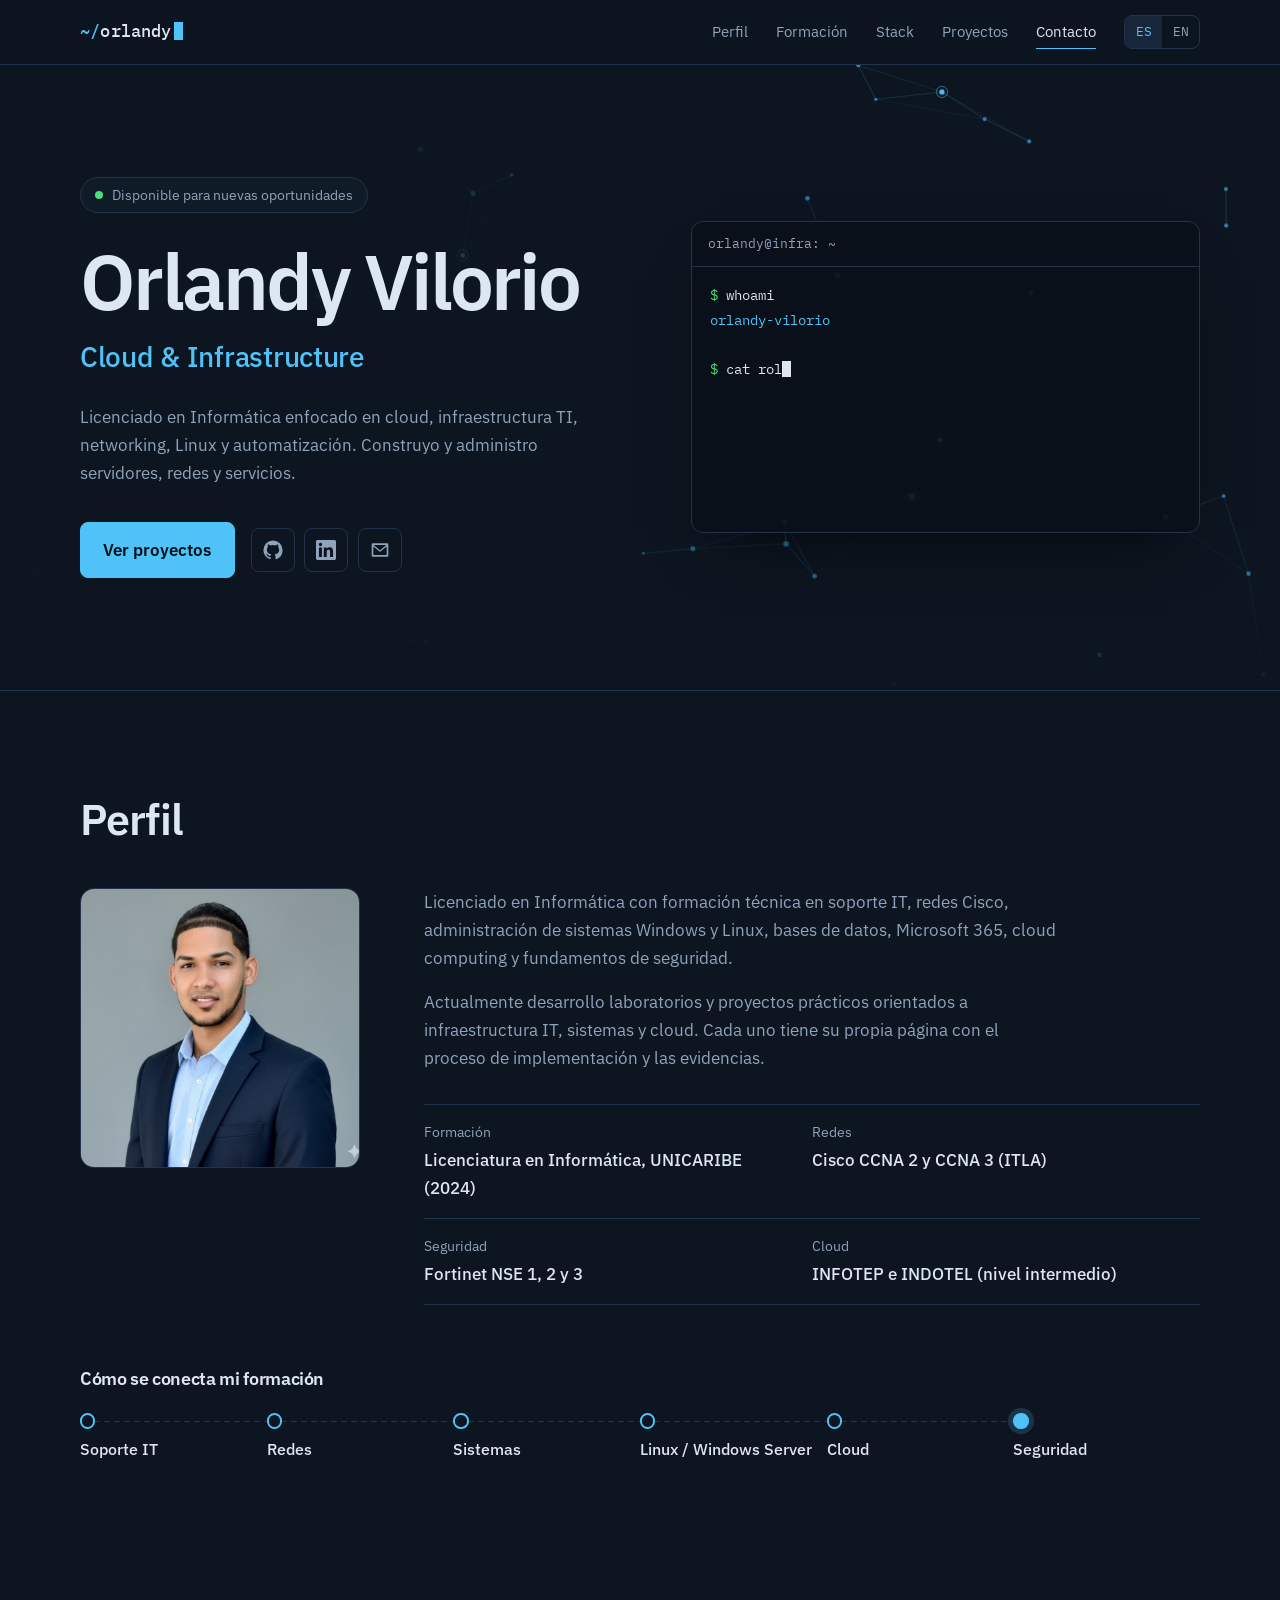
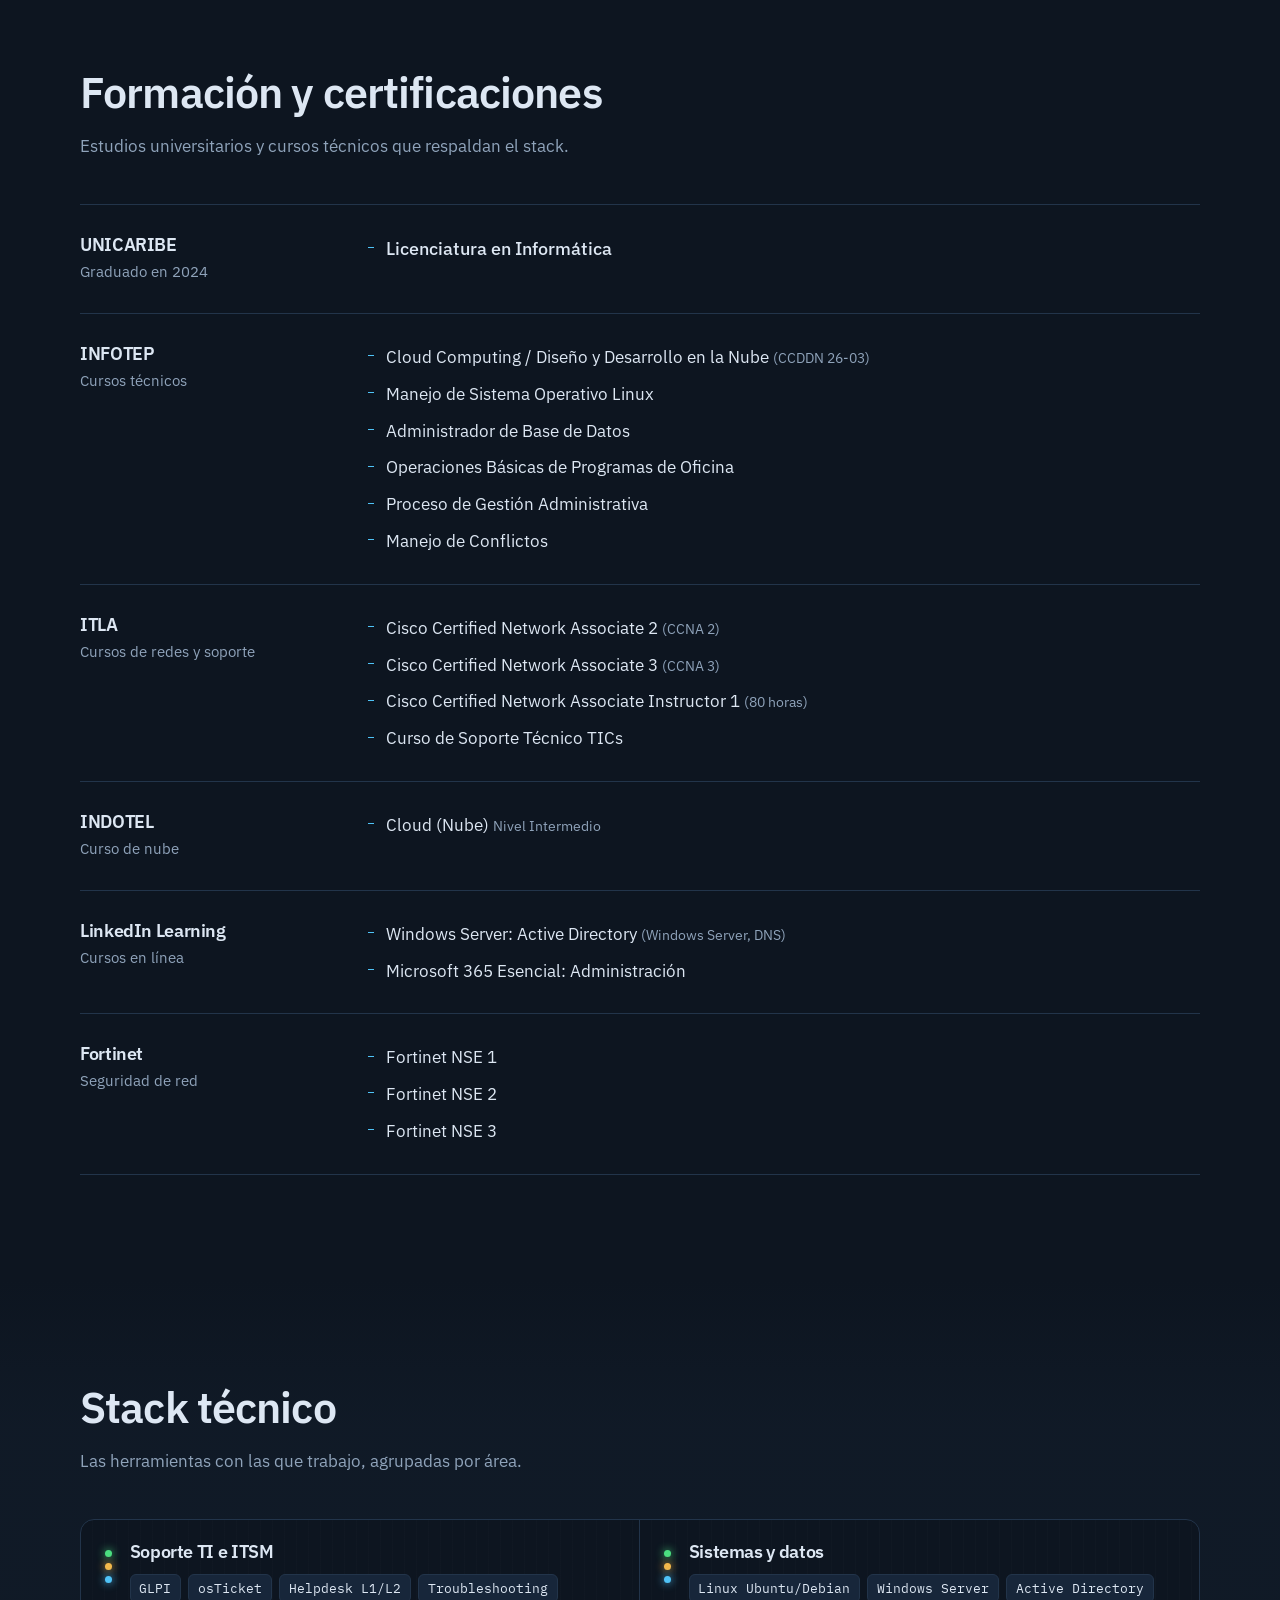
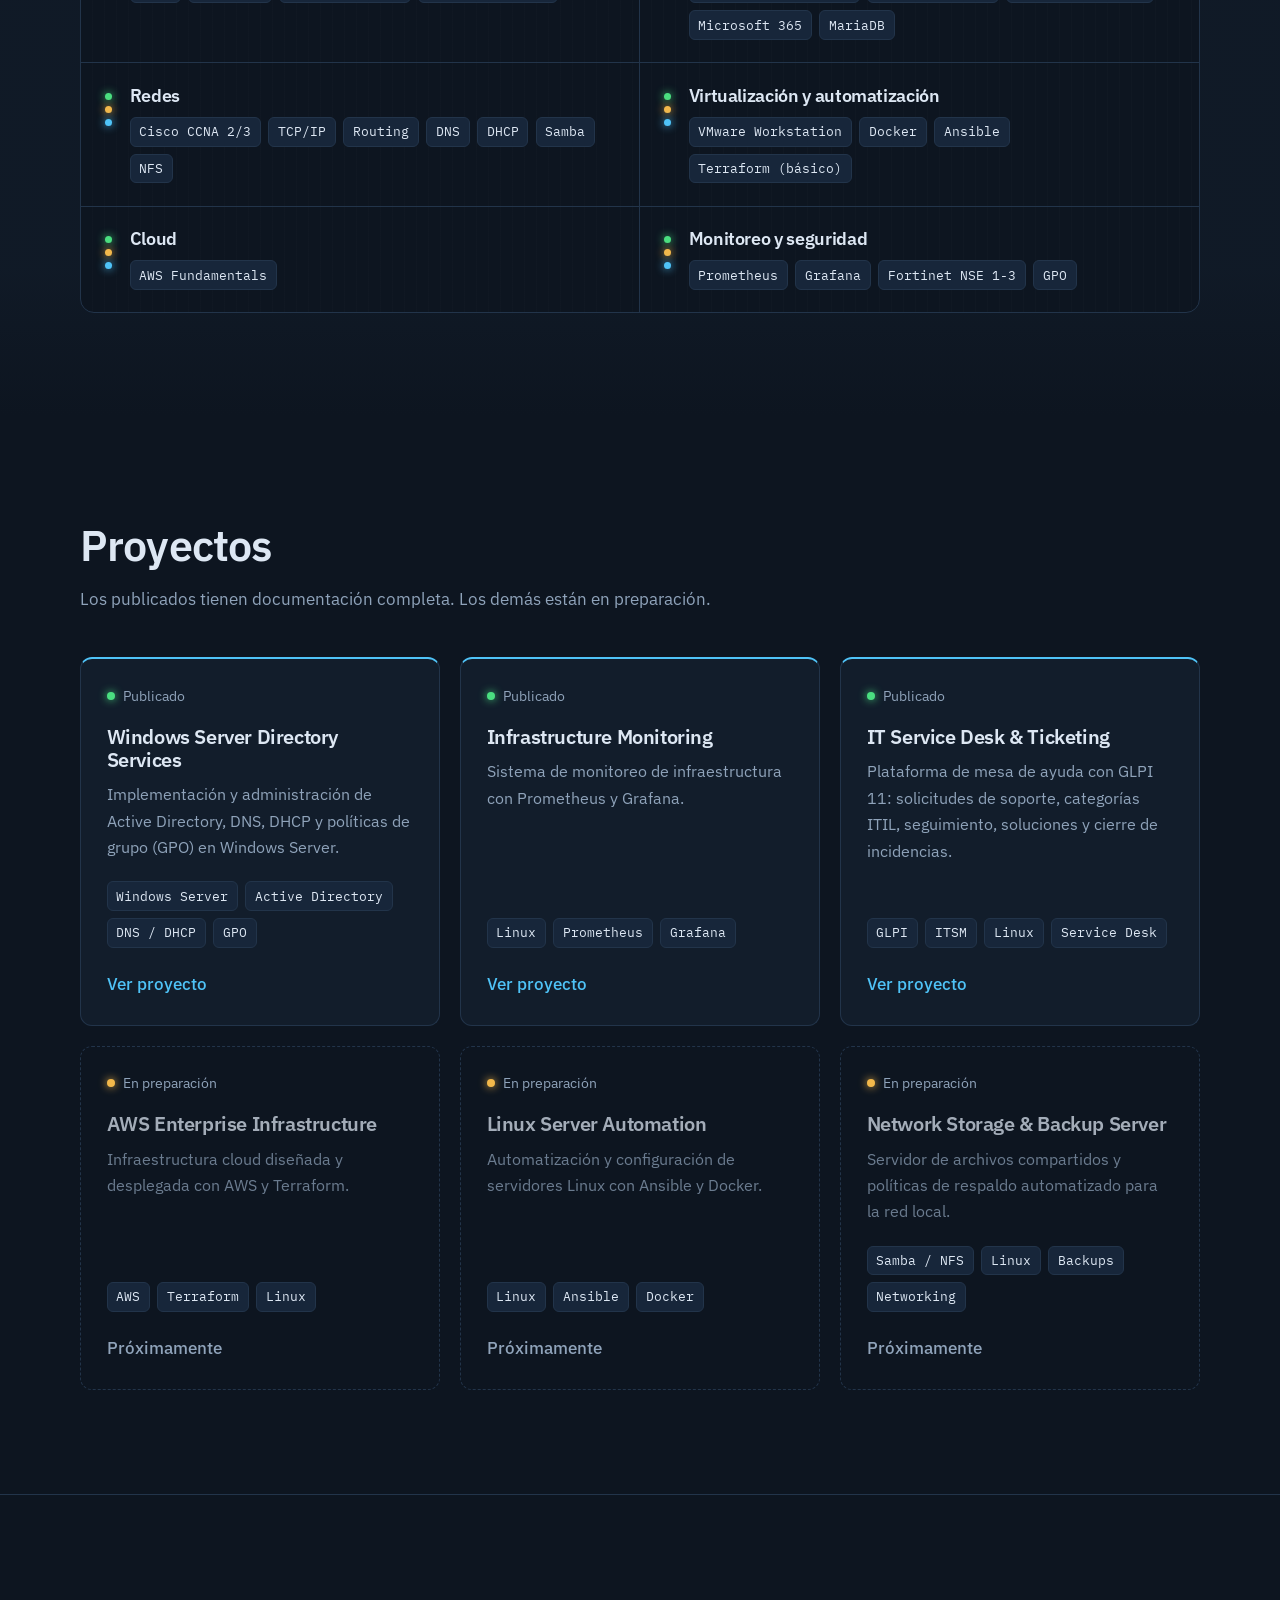
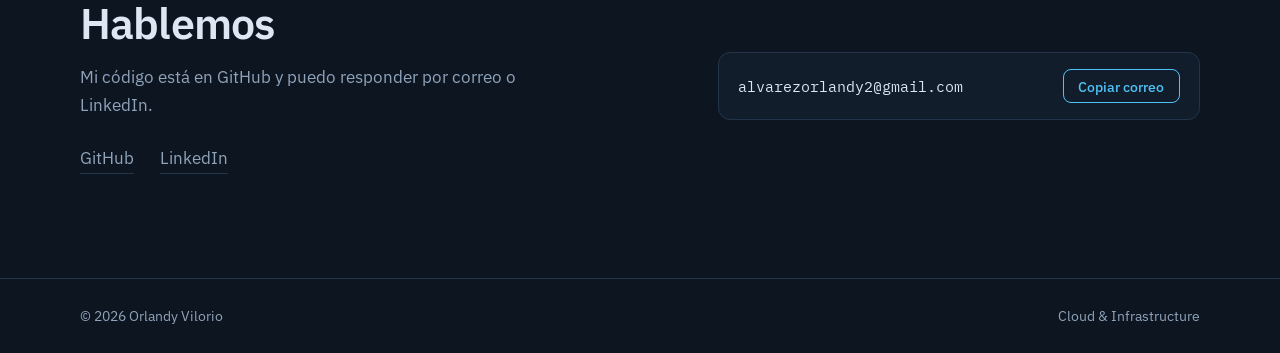
==== commit cff70f70: "Update index.html" ====
--- a/index.html
+++ b/index.html
@@ -45,7 +45,7 @@
         <span class="status-pill rise d1"><span class="dot"></span><span data-i18n="available">Disponible para nuevas oportunidades</span></span>
         <h1 class="rise d2">Orlandy Vilorio</h1>
         <p class="role rise d3">Cloud &amp; Infrastructure</p>
-        <p class="lead rise d4" data-i18n="lead">Licenciado en Informática enfocado en cloud, infraestructura TI, networking, Linux y automatización. Construyo y administro servidores, redes y servicios.</p>
+        <p class="lead rise d4" data-i18n="lead">Licenciado en Informática enfocado en cloud, infraestructura TI, networking, Linux y automatización. Interesado en oportunidades profesionales en infraestructura, soporte IT, redes, sistemas y cloud.</p>
         <div class="actions rise d5">
           <a class="btn" href="#projects" data-i18n="cta_projects">Ver proyectos</a>
           <div class="icon-links">
--- a/css/style.css
+++ b/css/style.css
@@ -1,598 +1,154 @@
-/* =========================================
-   GLOBAL
-========================================= */
+/* =========================================================
+   style.css  -  base compartida (home + proyectos)
+   Tokens, tipografía, header, botones, chips, footer, utilidades
+   ========================================================= */
 
-* {
-    margin: 0;
-    padding: 0;
-    box-sizing: border-box;
+:root{
+  --bg:#0D1520;
+  --panel:#121D2B;
+  --panel-2:#17263A;
+  --line:#22344A;
+  --text:#DDE7F3;
+  --muted:#8FA3BA;
+  --accent:#4FC3F7;
+  --signal:#F2B84B;
+  --ok:#4ADE80;
+  --sans:"IBM Plex Sans",system-ui,-apple-system,"Segoe UI",Roboto,sans-serif;
+  --mono:"IBM Plex Mono",ui-monospace,SFMono-Regular,Menlo,Consolas,monospace;
+  --wrap:1120px;
+  color-scheme:dark;
 }
 
-html {
-    scroll-behavior: smooth;
+*,*::before,*::after{box-sizing:border-box}
+html{scroll-behavior:smooth;scroll-padding-top:84px}
+body{
+  margin:0;background:var(--bg);color:var(--text);
+  font-family:var(--sans);font-size:1.0625rem;line-height:1.65;
+  -webkit-font-smoothing:antialiased;
+  top:0!important; /* evita el desplazamiento que mete Google Translate */
+}
+img{max-width:100%;display:block}
+a{color:inherit}
+h1,h2,h3{margin:0;line-height:1.15;letter-spacing:-.02em}
+p{margin:0}
+ul,ol,dl,dd{margin:0;padding:0;list-style:none}
+code,pre{font-family:var(--mono)}
+:focus-visible{outline:2px solid var(--accent);outline-offset:3px;border-radius:4px}
+section{padding:clamp(4rem,9vw,6.5rem) 0}
+
+.wrap{width:min(var(--wrap),100% - 2.5rem);margin-inline:auto}
+.skip{position:absolute;left:-999px;top:8px;background:var(--accent);color:#04121c;padding:.5rem .9rem;border-radius:6px;z-index:100}
+.skip:focus{left:8px}
+
+/* ---------- Header ---------- */
+.site-header{
+  position:sticky;top:0;z-index:50;
+  background:rgba(13,21,32,.78);
+  backdrop-filter:blur(12px);-webkit-backdrop-filter:blur(12px);
+  border-bottom:1px solid var(--line);
+}
+.bar{display:flex;align-items:center;justify-content:space-between;height:64px;gap:1rem}
+.brand{font-family:var(--mono);font-weight:500;text-decoration:none;font-size:1.05rem;letter-spacing:.01em}
+.brand b{color:var(--accent);font-weight:500}
+.brand .cur{display:inline-block;width:.55em;height:1.05em;background:var(--accent);vertical-align:-.15em;margin-left:2px;animation:blink 1.1s steps(1) infinite}
+.nav{display:flex;align-items:center;gap:1.75rem}
+.nav a.link{text-decoration:none;color:var(--muted);font-size:.95rem;padding:.25rem 0;border-bottom:1px solid transparent;transition:color .2s,border-color .2s}
+.nav a.link:hover,.nav a.link.active{color:var(--text);border-color:var(--accent)}
+.lang{display:inline-flex;border:1px solid var(--line);border-radius:8px;overflow:hidden;font-family:var(--mono);font-size:.8rem}
+.lang button{background:none;border:0;color:var(--muted);padding:.35rem .65rem;cursor:pointer;font:inherit}
+.lang button[aria-pressed="true"]{background:var(--panel-2);color:var(--accent)}
+.menu-btn{display:none;background:none;border:1px solid var(--line);color:var(--text);border-radius:8px;width:40px;height:40px;cursor:pointer}
+.menu-btn span,.menu-btn span::before,.menu-btn span::after{display:block;width:18px;height:2px;background:currentColor;margin:auto;position:relative}
+.menu-btn span::before,.menu-btn span::after{content:"";position:absolute;left:0}
+.menu-btn span::before{top:-6px}.menu-btn span::after{top:6px}
+
+/* ---------- Botones e iconos ---------- */
+.btn{
+  display:inline-flex;align-items:center;gap:.55rem;text-decoration:none;
+  background:var(--accent);color:#04121c;
+  padding:.8rem 1.4rem;border-radius:8px;border:1px solid var(--accent);cursor:pointer;
+  font:inherit;font-weight:600;transition:transform .2s,box-shadow .2s,background .2s,color .2s;
+}
+.btn:hover{transform:translateY(-2px);box-shadow:0 8px 24px -8px rgba(79,195,247,.6)}
+.btn.ghost{background:transparent;color:var(--text);border-color:var(--line)}
+.btn.ghost:hover{border-color:var(--accent);color:var(--accent);box-shadow:none}
+.btn svg{width:18px;height:18px;fill:currentColor;flex:none}
+.icon-links{display:flex;gap:.6rem}
+.icon-links a{
+  width:44px;height:44px;display:grid;place-items:center;border-radius:8px;
+  border:1px solid var(--line);color:var(--muted);transition:color .2s,border-color .2s,background .2s;
+}
+.icon-links a:hover{color:var(--accent);border-color:var(--accent);background:var(--panel)}
+.icon-links svg{width:20px;height:20px;fill:currentColor}
+
+/* ---------- Chips ---------- */
+.chips{display:flex;flex-wrap:wrap;gap:.45rem}
+.chips li{
+  font-family:var(--mono);font-size:.8rem;color:var(--text);
+  background:var(--panel-2);border:1px solid var(--line);border-radius:6px;padding:.2rem .55rem;
 }
 
-body {
-    background: #0d1117;
-    color: #e6edf3;
-    font-family: -apple-system, BlinkMacSystemFont, "Segoe UI", Roboto, Helvetica, Arial, sans-serif;
-    line-height: 1.6;
+/* ---------- Hero (compartido) ---------- */
+.hero{position:relative;overflow:hidden;border-bottom:1px solid var(--line)}
+#net{position:absolute;inset:0;width:100%;height:100%;display:block}
+.hero::after{
+  content:"";position:absolute;inset:0;pointer-events:none;
+  background:linear-gradient(90deg,var(--bg) 0%,rgba(13,21,32,.88) 32%,rgba(13,21,32,0) 68%),
+             linear-gradient(0deg,var(--bg) 0%,rgba(13,21,32,0) 22%);
 }
+.status-pill{
+  display:inline-flex;align-items:center;gap:.6rem;
+  border:1px solid var(--line);background:rgba(18,29,43,.8);
+  padding:.35rem .85rem;border-radius:999px;font-size:.88rem;color:var(--muted);
+}
+.dot{width:8px;height:8px;border-radius:50%;background:var(--ok);box-shadow:0 0 0 0 rgba(74,222,128,.6);animation:pulse 2s infinite}
 
-:root {
-    --background: #0d1117;
-    --card: #161b22;
-    --card-hover: #1c2128;
-    --border: #30363d;
-    --text: #e6edf3;
-    --muted: #8b949e;
-    --green: #3fb950;
-    --blue: #58a6ff;
+/* ---------- Secciones ---------- */
+.sec-head{margin-bottom:2.75rem;max-width:40rem}
+h2{font-size:clamp(1.9rem,4vw,2.7rem);font-weight:600}
+.sec-head p{color:var(--muted);margin-top:.9rem}
+
+/* ---------- Footer y toast ---------- */
+footer{border-top:1px solid var(--line);padding:1.6rem 0;color:var(--muted);font-size:.9rem}
+footer .wrap{display:flex;justify-content:space-between;gap:1rem;flex-wrap:wrap}
+.toast{
+  position:fixed;left:50%;bottom:1.5rem;transform:translate(-50%,20px);opacity:0;pointer-events:none;
+  background:var(--panel-2);border:1px solid var(--accent);color:var(--text);
+  padding:.65rem 1.1rem;border-radius:8px;font-size:.95rem;transition:opacity .25s,transform .25s;z-index:200;
 }
+.toast.show{opacity:1;transform:translate(-50%,0)}
 
-/* =========================================
-   NAVBAR
-========================================= */
+/* ---------- Secuencia de carga (un solo momento orquestado) ---------- */
+.rise{opacity:0;transform:translateY(14px);animation:rise .7s cubic-bezier(.2,.7,.2,1) forwards}
+.rise.d1{animation-delay:.05s}.rise.d2{animation-delay:.18s}.rise.d3{animation-delay:.3s}
+.rise.d4{animation-delay:.42s}.rise.d5{animation-delay:.55s}
 
-header {
-    border-bottom: 1px solid var(--border);
-    position: sticky;
-    top: 0;
-    background: rgba(13, 17, 23, 0.94);
-    backdrop-filter: blur(10px);
-    z-index: 100;
+@keyframes rise{to{opacity:1;transform:none}}
+@keyframes blink{50%{opacity:0}}
+@keyframes pulse{70%{box-shadow:0 0 0 9px rgba(74,222,128,0)}100%{box-shadow:0 0 0 0 rgba(74,222,128,0)}}
+@keyframes led{0%,100%{opacity:1}45%{opacity:1}50%{opacity:.25}55%{opacity:1}75%{opacity:.5}80%{opacity:1}}
+
+/* ---------- Google Translate: ocultar su interfaz ---------- */
+#google_translate_element{position:absolute!important;width:1px!important;height:1px!important;overflow:hidden!important;opacity:0!important;pointer-events:none!important}
+.goog-te-banner-frame,.goog-te-menu-frame,iframe.goog-te-banner-frame,.skiptranslate iframe{display:none!important}
+.goog-te-gadget{font-size:0!important}
+.goog-logo-link{display:none!important}
+.goog-text-highlight{background:none!important;box-shadow:none!important}
+
+/* ---------- Responsive base ---------- */
+@media (max-width:720px){
+  .menu-btn{display:block}
+  .nav{
+    position:absolute;top:64px;left:0;right:0;flex-direction:column;align-items:flex-start;gap:0;
+    background:var(--bg);border-bottom:1px solid var(--line);padding:.5rem 1.25rem 1.25rem;
+    display:none;
+  }
+  .nav.open{display:flex}
+  .nav a.link{padding:.8rem 0;width:100%;border-bottom:1px solid var(--line)}
+  .nav .lang{margin-top:1rem}
 }
-
-.navbar {
-    max-width: 1000px;
-    margin: auto;
-    padding: 16px 20px;
-    display: flex;
-    justify-content: space-between;
-    align-items: center;
+@media (prefers-reduced-motion:reduce){
+  html{scroll-behavior:auto}
+  *,*::before,*::after{animation-duration:.01ms!important;animation-iteration-count:1!important;transition-duration:.01ms!important}
+  .rise{opacity:1;transform:none}
 }
-
-.logo {
-    color: var(--green);
-    font-size: 20px;
-    font-weight: 700;
-    text-decoration: none;
-    font-family: monospace;
-}
-
-.logo span {
-    color: var(--blue);
-}
-
-.nav-links {
-    display: flex;
-    gap: 24px;
-}
-
-.nav-links a {
-    color: var(--muted);
-    text-decoration: none;
-    font-size: 14px;
-    transition: 0.2s;
-}
-
-.nav-links a:hover {
-    color: var(--green);
-}
-
-/* =========================================
-   LANGUAGE SWITCHER
-========================================= */
-
-.language-switcher {
-    display: flex;
-    align-items: center;
-    gap: 8px;
-    margin-left: 20px;
-    flex-shrink: 0;
-    font-family: monospace;
-    font-size: 12px;
-}
-
-.language-switcher button {
-    border: none;
-    background: transparent;
-    color: var(--muted);
-    padding: 0;
-    margin: 0;
-    font: inherit;
-    cursor: pointer;
-    transition: color 0.2s;
-}
-
-.language-switcher button:hover {
-    color: var(--green);
-}
-
-.language-switcher span {
-    color: var(--border);
-}
-
-/* =========================================
-   GOOGLE TRANSLATE
-   OCULTAR INTERFAZ ORIGINAL
-========================================= */
-
-#google_translate_element {
-    position: absolute !important;
-    width: 1px !important;
-    height: 1px !important;
-    overflow: hidden !important;
-    opacity: 0 !important;
-    pointer-events: none !important;
-}
-
-.goog-te-combo {
-    display: none !important;
-}
-
-.goog-te-banner-frame,
-.goog-te-menu-frame,
-iframe.goog-te-banner-frame {
-    display: none !important;
-}
-
-body {
-    top: 0 !important;
-}
-
-/* Evita que Google agregue espacios o elementos visibles */
-
-.goog-te-gadget {
-    font-size: 0 !important;
-}
-
-.goog-te-gadget span {
-    display: none !important;
-}
-
-.goog-logo-link {
-    display: none !important;
-}
-
-/* =========================================
-   HERO
-========================================= */
-
-.hero-container {
-    max-width: 1000px;
-    margin: auto;
-    padding: 60px 20px 40px;
-    display: flex;
-    align-items: center;
-}
-
-.hero {
-    display: flex;
-    justify-content: space-between;
-    align-items: center;
-    width: 100%;
-    gap: 40px;
-}
-
-.hero-text {
-    flex: 1;
-    min-width: 280px;
-}
-
-.hero-image-container {
-    display: flex;
-    justify-content: center;
-    align-items: center;
-    flex-shrink: 0;
-}
-
-/* FOTO CUADRADA */
-
-.profile-img {
-    width: 250px;
-    height: 250px;
-    border-radius: 12px;
-    object-fit: cover;
-    border: 3px solid var(--green);
-    box-shadow: 0 0 25px rgba(63, 185, 80, 0.2);
-    transition: transform 0.3s ease, border-color 0.3s ease;
-}
-
-.profile-img:hover {
-    transform: scale(1.02);
-    border-color: var(--blue);
-}
-
-.terminal-label {
-    display: inline-flex;
-    align-items: center;
-    width: fit-content;
-    border: 1px solid var(--border);
-    background: var(--card);
-    padding: 6px 12px;
-    border-radius: 20px;
-    color: var(--muted);
-    font-size: 12px;
-    margin-bottom: 15px;
-}
-
-.dot {
-    width: 7px;
-    height: 7px;
-    background: var(--green);
-    border-radius: 50%;
-    margin-right: 8px;
-    box-shadow: 0 0 8px var(--green);
-}
-
-.hello {
-    color: var(--green);
-    font-family: monospace;
-    font-size: 14px;
-    margin-bottom: 4px;
-}
-
-.hero h1 {
-    font-size: clamp(24px, 4vw, 42px);
-    line-height: 1.15;
-    margin-bottom: 8px;
-    letter-spacing: -1px;
-}
-
-.hero h2 {
-    color: var(--blue);
-    font-size: clamp(18px, 2.5vw, 24px);
-    font-weight: 500;
-    margin-bottom: 14px;
-}
-
-.hero-description {
-    max-width: 600px;
-    color: var(--muted);
-    font-size: 15px;
-    margin-bottom: 20px;
-}
-
-.hero-socials {
-    display: flex;
-    gap: 12px;
-    margin-bottom: 20px;
-}
-
-.hero-socials a {
-    display: inline-flex;
-    justify-content: center;
-    align-items: center;
-    width: 36px;
-    height: 36px;
-    background: var(--card);
-    border: 1px solid var(--border);
-    color: var(--text);
-    border-radius: 50%;
-    text-decoration: none;
-    font-size: 15px;
-    transition: 0.2s;
-}
-
-.hero-socials a:hover {
-    background: var(--card-hover);
-    border-color: var(--blue);
-    color: var(--blue);
-}
-
-/* =========================================
-   BUTTONS
-========================================= */
-
-.buttons {
-    display: flex;
-    gap: 12px;
-    flex-wrap: wrap;
-    min-height: 38px;
-}
-
-.btn {
-    display: inline-block;
-    padding: 10px 18px;
-    border-radius: 6px;
-    text-decoration: none;
-    font-weight: 600;
-    font-size: 13px;
-    transition: 0.2s;
-}
-
-.primary {
-    background: var(--green);
-    color: #0d1117;
-}
-
-.primary:hover {
-    background: #56d364;
-    transform: translateY(-2px);
-}
-
-.secondary {
-    border: 1px solid var(--border);
-    color: var(--text);
-    background: var(--card);
-}
-
-.secondary:hover {
-    border-color: var(--blue);
-    color: var(--blue);
-}
-
-/* =========================================
-   SECTIONS
-========================================= */
-
-.section {
-    max-width: 1000px;
-    margin: auto;
-    padding: 60px 20px;
-    border-top: 1px solid rgba(48, 54, 61, 0.4);
-}
-
-.section-number {
-    color: var(--green);
-    font-family: monospace;
-    font-size: 12px;
-    margin-bottom: 6px;
-}
-
-.section h2 {
-    font-size: 26px;
-    line-height: 1.2;
-    margin-bottom: 16px;
-}
-
-.section > p:not(.section-number) {
-    max-width: 750px;
-    color: var(--muted);
-    font-size: 15px;
-    margin-bottom: 12px;
-}
-
-/* =========================================
-   SKILLS
-========================================= */
-
-.skills-grid {
-    display: grid;
-    grid-template-columns: repeat(3, 1fr);
-    gap: 16px;
-    margin-top: 24px;
-}
-
-.skill-card {
-    background: var(--card);
-    border: 1px solid var(--border);
-    padding: 20px;
-    border-radius: 8px;
-    transition: 0.2s;
-}
-
-.skill-card:hover {
-    background: var(--card-hover);
-    border-color: var(--blue);
-    transform: translateY(-2px);
-}
-
-.skill-card span {
-    font-size: 22px;
-}
-
-.skill-card h3 {
-    margin-top: 8px;
-    font-size: 16px;
-}
-
-.skill-card p {
-    color: var(--muted);
-    font-size: 13px;
-    margin-top: 4px;
-}
-
-/* =========================================
-   PROJECTS
-========================================= */
-
-.projects-grid {
-    display: grid;
-    grid-template-columns: repeat(3, 1fr);
-    gap: 16px;
-    margin-top: 24px;
-}
-
-.project-card {
-    background: var(--card);
-    border: 1px solid var(--border);
-    padding: 20px;
-    border-radius: 8px;
-    display: flex;
-    flex-direction: column;
-    justify-content: space-between;
-    transition: 0.2s;
-}
-
-.project-card:hover {
-    border-color: var(--green);
-    transform: translateY(-3px);
-}
-
-.project-number {
-    color: var(--green);
-    font-family: monospace;
-    font-size: 12px;
-    margin-bottom: 12px;
-}
-
-.project-card h3 {
-    font-size: 17px;
-    line-height: 1.3;
-    margin-bottom: 8px;
-}
-
-.project-card p {
-    color: var(--muted);
-    font-size: 13px;
-    margin-bottom: 16px;
-}
-
-/* =========================================
-   TAGS
-========================================= */
-
-.tags {
-    display: flex;
-    flex-wrap: wrap;
-    gap: 6px;
-    margin-bottom: 16px;
-}
-
-.tags span {
-    background: #21262d;
-    border: 1px solid var(--border);
-    color: var(--blue);
-    font-family: monospace;
-    font-size: 11px;
-    padding: 3px 8px;
-    border-radius: 4px;
-}
-
-.project-card a {
-    color: var(--green);
-    text-decoration: none;
-    font-family: monospace;
-    font-size: 12px;
-    font-weight: 500;
-}
-
-.project-card a:hover {
-    text-decoration: underline;
-}
-
-/* =========================================
-   CONTACT
-========================================= */
-
-.contact {
-    text-align: center;
-}
-
-.contact > p:not(.section-number) {
-    margin-left: auto;
-    margin-right: auto;
-}
-
-.contact-socials {
-    display: flex;
-    justify-content: center;
-    gap: 12px;
-    flex-wrap: wrap;
-    margin-top: 20px;
-}
-
-/* =========================================
-   FOOTER
-========================================= */
-
-footer {
-    border-top: 1px solid var(--border);
-    max-width: 1000px;
-    margin: auto;
-    padding: 24px 20px;
-    display: flex;
-    justify-content: space-between;
-    color: var(--muted);
-    font-size: 12px;
-}
-
-/* =========================================
-   RESPONSIVE
-========================================= */
-
-@media (max-width: 850px) {
-
-    .skills-grid,
-    .projects-grid {
-        grid-template-columns: repeat(2, 1fr);
-    }
-}
-
-@media (max-width: 650px) {
-
-    .nav-links {
-        display: none;
-    }
-
-    .hero-container {
-        padding: 30px 20px;
-    }
-
-    .hero {
-        flex-direction: column;
-        text-align: center;
-        gap: 20px;
-    }
-
-    .hero-image-container {
-        order: -1;
-        margin-bottom: 5px;
-    }
-
-    .hero-text {
-        display: flex;
-        flex-direction: column;
-        align-items: center;
-        width: 100%;
-    }
-
-    .hero-description {
-        text-align: center;
-        margin-left: auto;
-        margin-right: auto;
-    }
-
-    .terminal-label {
-        margin-left: auto;
-        margin-right: auto;
-    }
-
-    .hero-socials {
-        justify-content: center;
-    }
-
-    .buttons {
-        justify-content: center;
-    }
-
-    .profile-img {
-        width: 180px;
-        height: 180px;
-    }
-
-    .section {
-        padding: 40px 20px;
-    }
-
-    .section h2 {
-        font-size: 22px;
-    }
-
-    .skills-grid,
-    .projects-grid {
-        grid-template-columns: 1fr;
-    }
-
-    footer {
-        flex-direction: column;
-        gap: 8px;
-        text-align: center;
-    }
-
-    .language-switcher {
-        margin-left: 10px;
-    }
-}
--- a/css/home.css
+++ b/css/home.css
@@ -0,0 +1,175 @@
+/* =========================================================
+   home.css  -  solo para index.html
+   ========================================================= */
+
+/* ---------- Hero ---------- */
+.hero-grid{
+  position:relative;z-index:2;
+  display:grid;grid-template-columns:1.05fr .95fr;gap:3rem;align-items:center;
+  padding:clamp(3.5rem,9vw,7rem) 0 clamp(4rem,9vw,7rem);
+}
+h1{
+  font-size:clamp(2.6rem,6.4vw,4.9rem);font-weight:600;letter-spacing:-.035em;
+  margin:1.4rem 0 .5rem;
+}
+.role{font-size:clamp(1.25rem,2.6vw,1.75rem);color:var(--accent);font-weight:500;letter-spacing:-.01em}
+.lead{max-width:34rem;color:var(--muted);margin-top:1.4rem}
+.actions{display:flex;flex-wrap:wrap;align-items:center;gap:1rem;margin-top:2.2rem}
+
+/* Terminal */
+.term{
+  background:rgba(10,17,27,.92);border:1px solid var(--line);border-radius:12px;
+  font-family:var(--mono);font-size:.9rem;line-height:1.7;
+  box-shadow:0 30px 60px -30px rgba(0,0,0,.7);
+  min-height:19.5rem;
+}
+.term-head{padding:.7rem 1rem;border-bottom:1px solid var(--line);color:var(--muted);font-size:.8rem}
+.term-body{padding:1rem 1.15rem 1.2rem;white-space:pre-wrap;word-break:break-word}
+.term .p{color:var(--ok)}
+.term .c{color:var(--text)}
+.term .o{color:var(--muted)}
+.term .k{color:var(--accent)}
+.caret{display:inline-block;width:.6em;height:1.1em;background:var(--text);vertical-align:-.2em;animation:blink 1s steps(1) infinite}
+
+/* ---------- Perfil ---------- */
+.about-grid{display:grid;grid-template-columns:280px 1fr;gap:clamp(2rem,5vw,4rem);align-items:start}
+.photo{
+  position:relative;aspect-ratio:1/1;border-radius:14px;overflow:hidden;
+  border:1px solid var(--line);background:var(--panel);
+}
+.photo img{width:100%;height:100%;object-fit:cover}
+.photo .fallback{position:absolute;inset:0;display:none;place-items:center;font-family:var(--mono);font-size:3rem;color:var(--accent)}
+.photo.noimg .fallback{display:grid}
+.about-text p{color:var(--muted);max-width:40rem}
+.about-text p+p{margin-top:1rem}
+.facts{margin-top:2rem;display:grid;grid-template-columns:repeat(2,minmax(0,1fr));border-top:1px solid var(--line)}
+.facts div{padding:1rem 1rem 1rem 0;border-bottom:1px solid var(--line)}
+.facts dt{font-size:.85rem;color:var(--muted)}
+.facts dd{margin:.15rem 0 0;font-weight:500}
+
+/* Trayectoria: cadena de nodos */
+.path{margin-top:clamp(2.5rem,6vw,4rem)}
+.path h3{font-size:1.1rem;font-weight:600;margin-bottom:1.5rem}
+.path-line{display:flex;align-items:flex-start}
+.node{flex:1 1 0;min-width:0;text-align:left;position:relative;padding-top:1.6rem}
+.node::before{ /* conector hacia el siguiente nodo */
+  content:"";position:absolute;top:.5rem;left:.9rem;right:-.1rem;height:1px;
+  background:repeating-linear-gradient(90deg,var(--line) 0 6px,transparent 6px 10px);
+}
+.node:last-child::before{display:none}
+.node::after{ /* el nodo */
+  content:"";position:absolute;top:0;left:0;width:.95rem;height:.95rem;border-radius:50%;
+  background:var(--bg);border:2px solid var(--accent);
+}
+.node.now::after{background:var(--accent);box-shadow:0 0 0 5px rgba(79,195,247,.18)}
+.node span{display:block;font-weight:500;padding-right:.75rem;font-size:.98rem;line-height:1.35}
+
+/* ---------- Formación ---------- */
+.edu-list{border-top:1px solid var(--line)}
+.edu-row{
+  display:grid;grid-template-columns:240px 1fr;gap:1.5rem 3rem;
+  padding:1.8rem 0;border-bottom:1px solid var(--line);
+}
+.edu-row h3{font-size:1.15rem;font-weight:600}
+.edu-row .sub{color:var(--muted);font-size:.92rem;margin-top:.3rem}
+.edu-row ul{display:grid;gap:.55rem}
+.edu-row li{position:relative;padding-left:1.1rem}
+.edu-row li::before{content:"";position:absolute;left:0;top:.72em;width:6px;height:1px;background:var(--accent)}
+.edu-row.main li{font-size:1.1rem;font-weight:500}
+.edu-row li small{color:var(--muted);font-size:.9rem}
+
+/* ---------- Stack (rack) ---------- */
+.skills{background:linear-gradient(180deg,transparent,rgba(18,29,43,.6) 20%,rgba(18,29,43,.6) 80%,transparent)}
+.rack{
+  display:grid;grid-template-columns:repeat(2,minmax(0,1fr));
+  border:1px solid var(--line);border-radius:14px;overflow:hidden;background:var(--bg);
+}
+.unit{
+  display:flex;gap:1.1rem;align-items:flex-start;padding:1.4rem 1.5rem;
+  border-bottom:1px solid var(--line);
+  background:repeating-linear-gradient(90deg,transparent 0 11px,rgba(255,255,255,.012) 11px 12px);
+  transition:background-color .25s;
+}
+.unit:nth-child(odd){border-right:1px solid var(--line)}
+.unit:nth-last-child(-n+2){border-bottom:0}
+.unit:hover{background-color:var(--panel)}
+.leds{display:flex;flex-direction:column;gap:6px;padding-top:.45rem}
+.leds i{width:7px;height:7px;border-radius:50%;background:var(--ok);box-shadow:0 0 8px var(--ok);animation:led 3.2s infinite}
+.leds i:nth-child(2){background:var(--signal);box-shadow:0 0 8px var(--signal);animation-duration:1.7s;animation-delay:.4s}
+.leds i:nth-child(3){background:var(--accent);box-shadow:0 0 8px var(--accent);animation-duration:2.4s;animation-delay:.9s}
+.unit:nth-child(2n) .leds i{animation-delay:1.1s}
+.unit h3{font-size:1.1rem;font-weight:600;margin-bottom:.7rem}
+
+/* ---------- Proyectos ---------- */
+.grid{display:grid;grid-template-columns:repeat(3,minmax(0,1fr));gap:1.25rem}
+.proj{
+  position:relative;display:flex;flex-direction:column;padding:1.6rem;border-radius:12px;
+  background:var(--panel);border:1px solid var(--line);
+  transition:transform .25s,border-color .25s,box-shadow .25s;
+}
+.proj.live{border-top:2px solid var(--accent)}
+.proj.live:hover{transform:translateY(-4px);border-color:var(--accent);box-shadow:0 20px 40px -24px rgba(79,195,247,.45)}
+.proj.soon{background:transparent;border-style:dashed}
+.proj.soon h3,.proj.soon p{opacity:.72}
+.state{display:inline-flex;align-items:center;gap:.5rem;font-size:.85rem;color:var(--muted);margin-bottom:1.1rem}
+.state i{width:8px;height:8px;border-radius:50%;background:var(--ok);box-shadow:0 0 8px var(--ok)}
+.soon .state i{background:var(--signal);box-shadow:0 0 8px var(--signal)}
+.proj h3{font-size:1.25rem;font-weight:600;margin-bottom:.65rem}
+.proj p{color:var(--muted);font-size:1rem;flex:1}
+.proj .chips{margin:1.3rem 0 1.4rem}
+.proj .go{
+  align-self:flex-start;text-decoration:none;font-weight:500;color:var(--accent);
+  border-bottom:1px solid transparent;transition:border-color .2s;
+}
+.proj .go:hover{border-color:var(--accent)}
+.proj .go.off{color:var(--muted);cursor:default}
+.proj .go.off:hover{border-color:transparent}
+
+/* ---------- Contacto ---------- */
+.contact{border-top:1px solid var(--line)}
+.contact-box{display:grid;grid-template-columns:1.1fr .9fr;gap:3rem;align-items:center}
+.contact-box > div > p{color:var(--muted);margin-top:.9rem;max-width:30rem}
+.contact-links{margin-top:1.6rem}
+.contact-links a{display:inline-block;margin-right:1.4rem;color:var(--muted);text-decoration:none;border-bottom:1px solid var(--line)}
+.contact-links a:hover{color:var(--text);border-color:var(--accent)}
+.mail-row{
+  display:flex;align-items:center;justify-content:space-between;gap:1rem;flex-wrap:wrap;
+  background:var(--panel);border:1px solid var(--line);border-radius:12px;padding:1rem 1.2rem;
+  font-family:var(--mono);font-size:.95rem;
+}
+.mail-row button{
+  font-family:var(--sans);font-size:.9rem;font-weight:500;cursor:pointer;
+  background:transparent;color:var(--accent);border:1px solid var(--accent);border-radius:8px;padding:.4rem .9rem;
+  transition:background .2s,color .2s;
+}
+.mail-row button:hover{background:var(--accent);color:#04121c}
+
+/* ---------- Responsive ---------- */
+@media (max-width:980px){
+  .hero-grid{grid-template-columns:1fr;gap:2.5rem}
+  .hero::after{background:linear-gradient(180deg,rgba(13,21,32,.85) 0%,rgba(13,21,32,.55) 60%,var(--bg) 100%)}
+  .grid{grid-template-columns:repeat(2,minmax(0,1fr))}
+  .about-grid{grid-template-columns:200px 1fr}
+  .contact-box{grid-template-columns:1fr;gap:2rem}
+  .path-line{flex-wrap:wrap;row-gap:1.6rem}
+  .node{flex:0 0 33.333%}
+  .node:nth-child(3)::before{display:none}
+}
+@media (max-width:720px){
+  .grid{grid-template-columns:1fr}
+  .rack{grid-template-columns:1fr}
+  .unit:nth-child(odd){border-right:0}
+  .unit:nth-last-child(2){border-bottom:1px solid var(--line)}
+  .about-grid{grid-template-columns:1fr}
+  .photo{max-width:220px}
+  .facts{grid-template-columns:1fr}
+  .term{font-size:.82rem}
+  .edu-row{grid-template-columns:1fr;gap:.8rem}
+  .path-line{flex-direction:column;row-gap:0}
+  .node{flex:none;width:100%;padding:0 0 1.5rem 1.7rem}
+  .node::before{top:1rem;bottom:0;left:.4rem;right:auto;width:1px;height:auto;
+    background:repeating-linear-gradient(180deg,var(--line) 0 6px,transparent 6px 10px)}
+  .node:nth-child(3)::before{display:block}
+  .node:last-child{padding-bottom:0}
+  .node span{padding-top:0}
+}
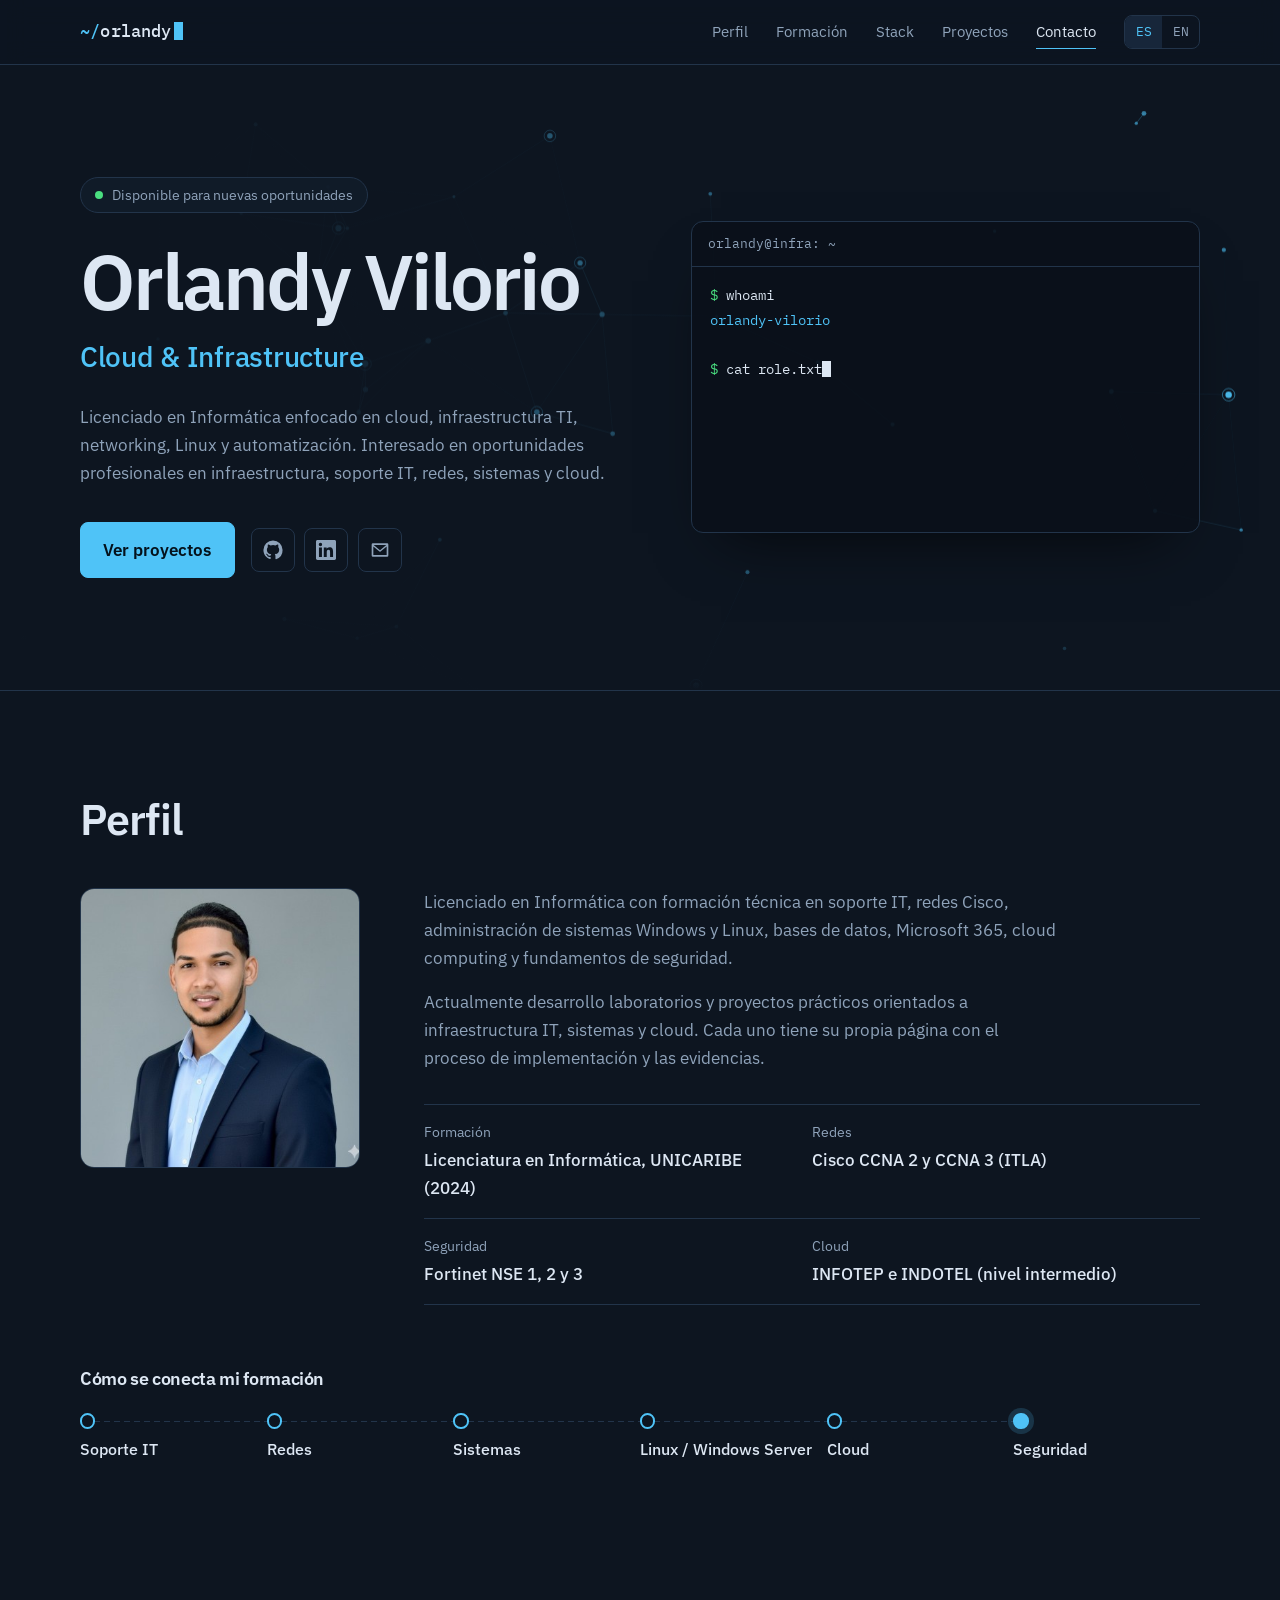
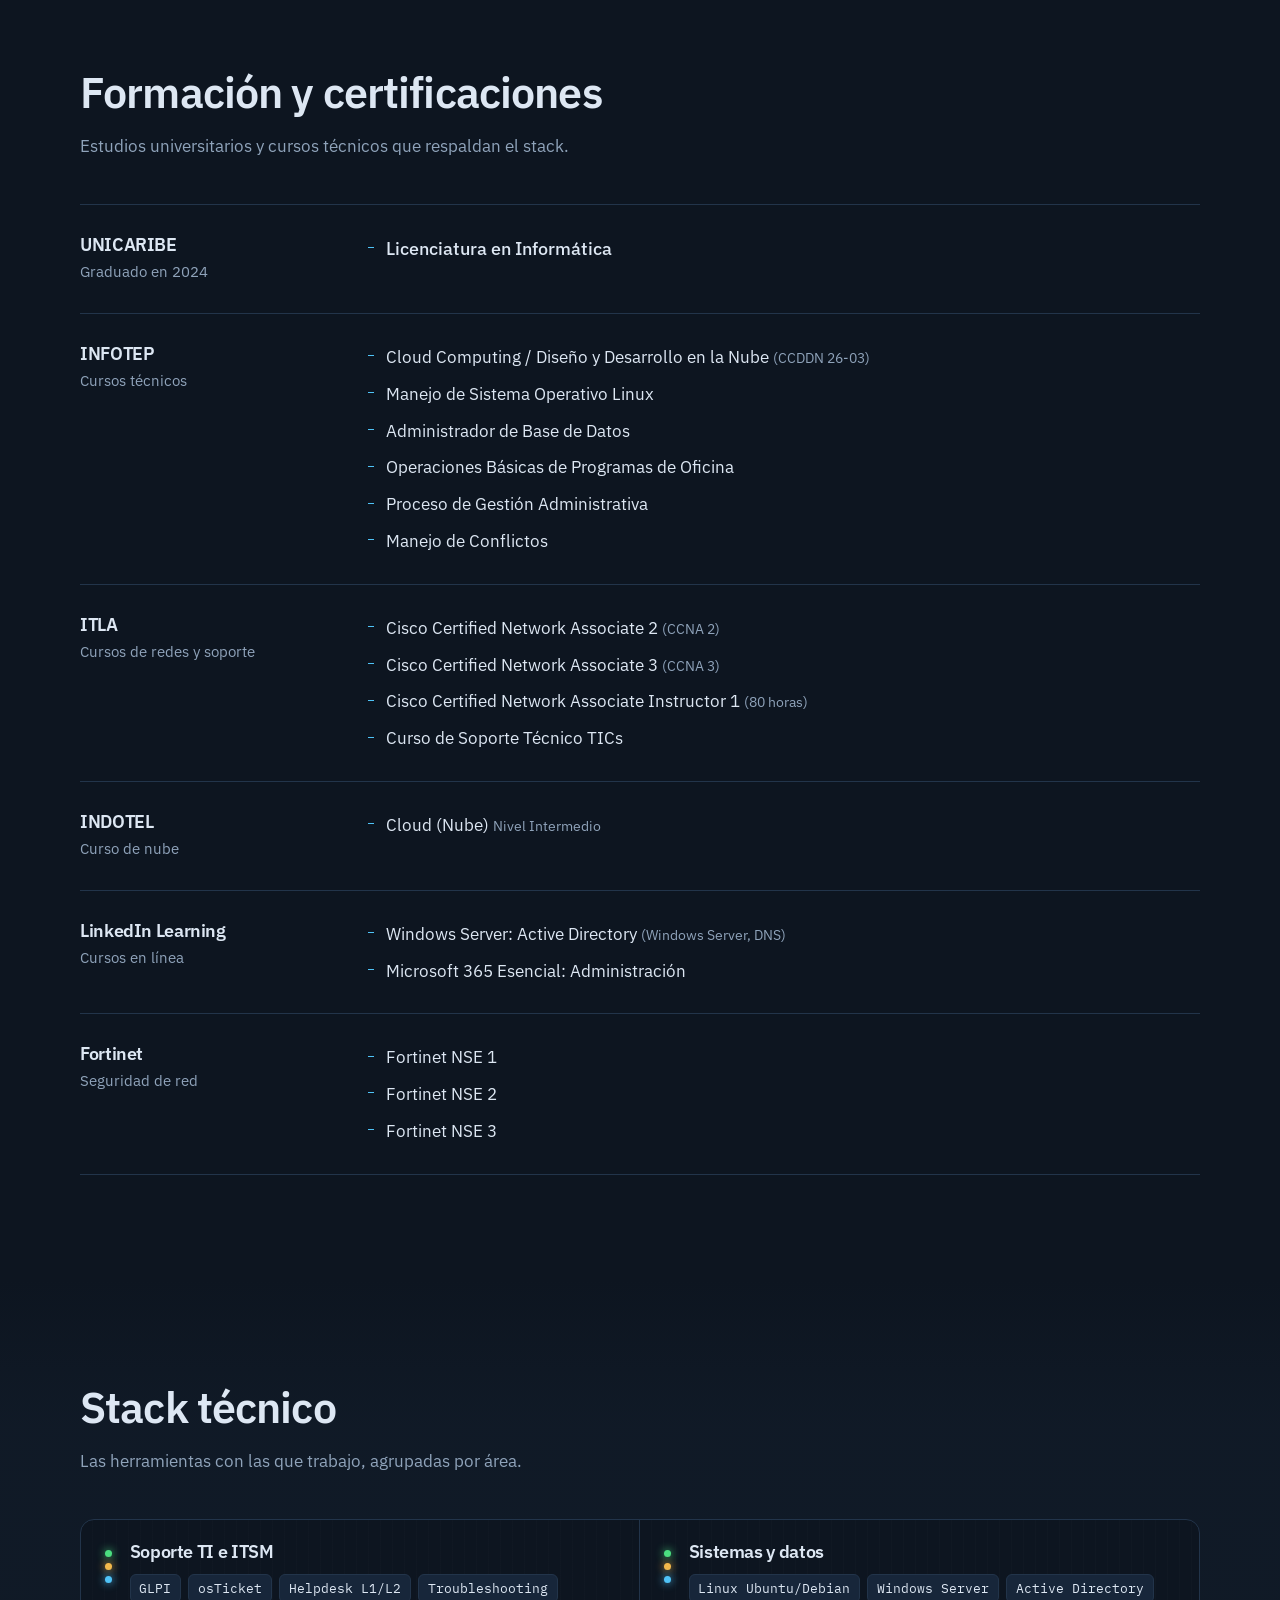
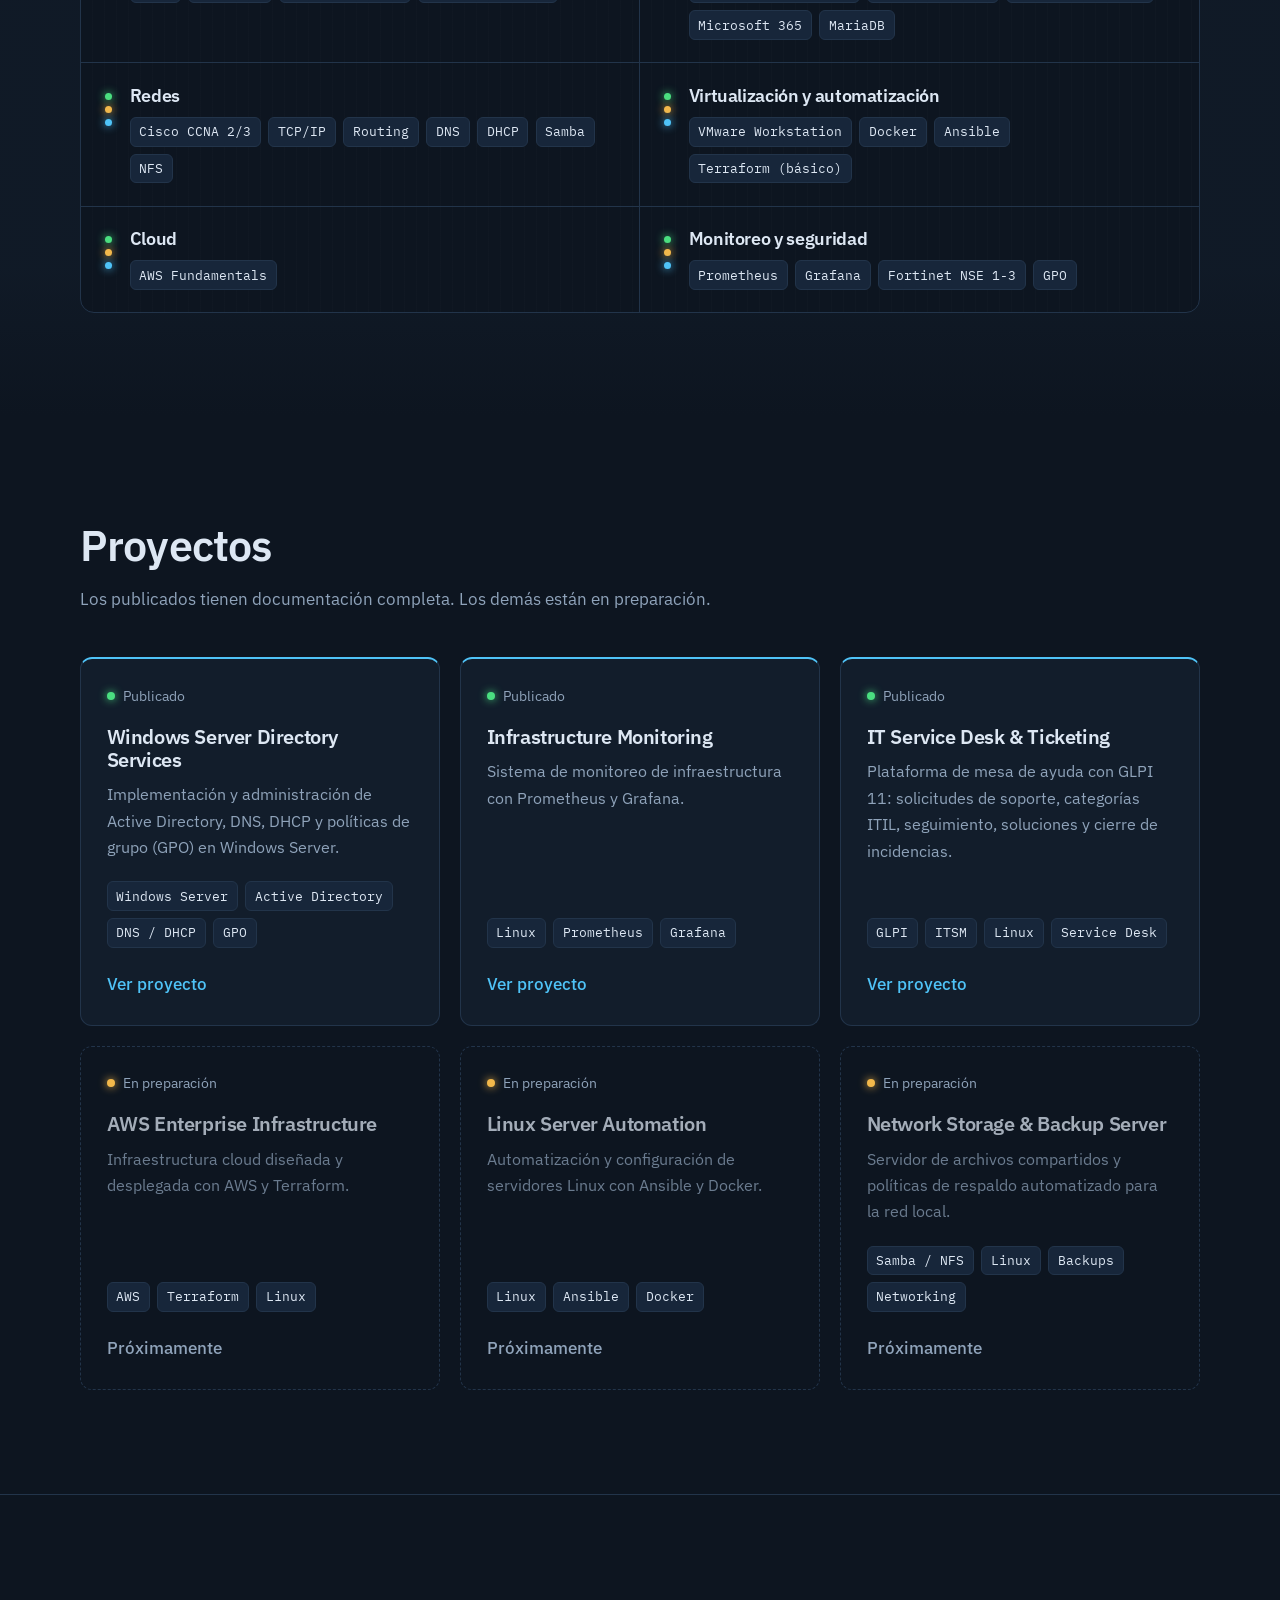
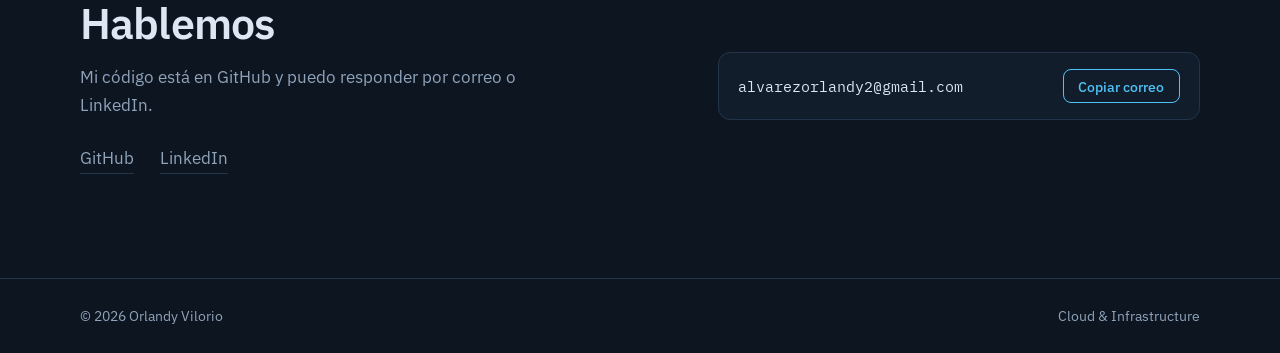
==== commit be139088: "Update index.html" ====
--- a/index.html
+++ b/index.html
@@ -174,7 +174,7 @@
           <div><h3 data-i18n="s1">Soporte TI e ITSM</h3>
             <ul class="chips"><li>GLPI</li><li>osTicket</li><li>Helpdesk L1/L2</li><li>Troubleshooting</li></ul></div></div>
         <div class="unit"><div class="leds" aria-hidden="true"><i></i><i></i><i></i></div>
-          <div><h3 data-i18n="s2">Sistemas y datos</h3>
+          <div><h3 data-i18n="s2">Administración de sistemas</h3>
             <ul class="chips"><li>Linux Ubuntu/Debian</li><li>Windows Server</li><li>Active Directory</li><li>Microsoft 365</li><li>MariaDB</li></ul></div></div>
         <div class="unit"><div class="leds" aria-hidden="true"><i></i><i></i><i></i></div>
           <div><h3 data-i18n="s3">Redes</h3>
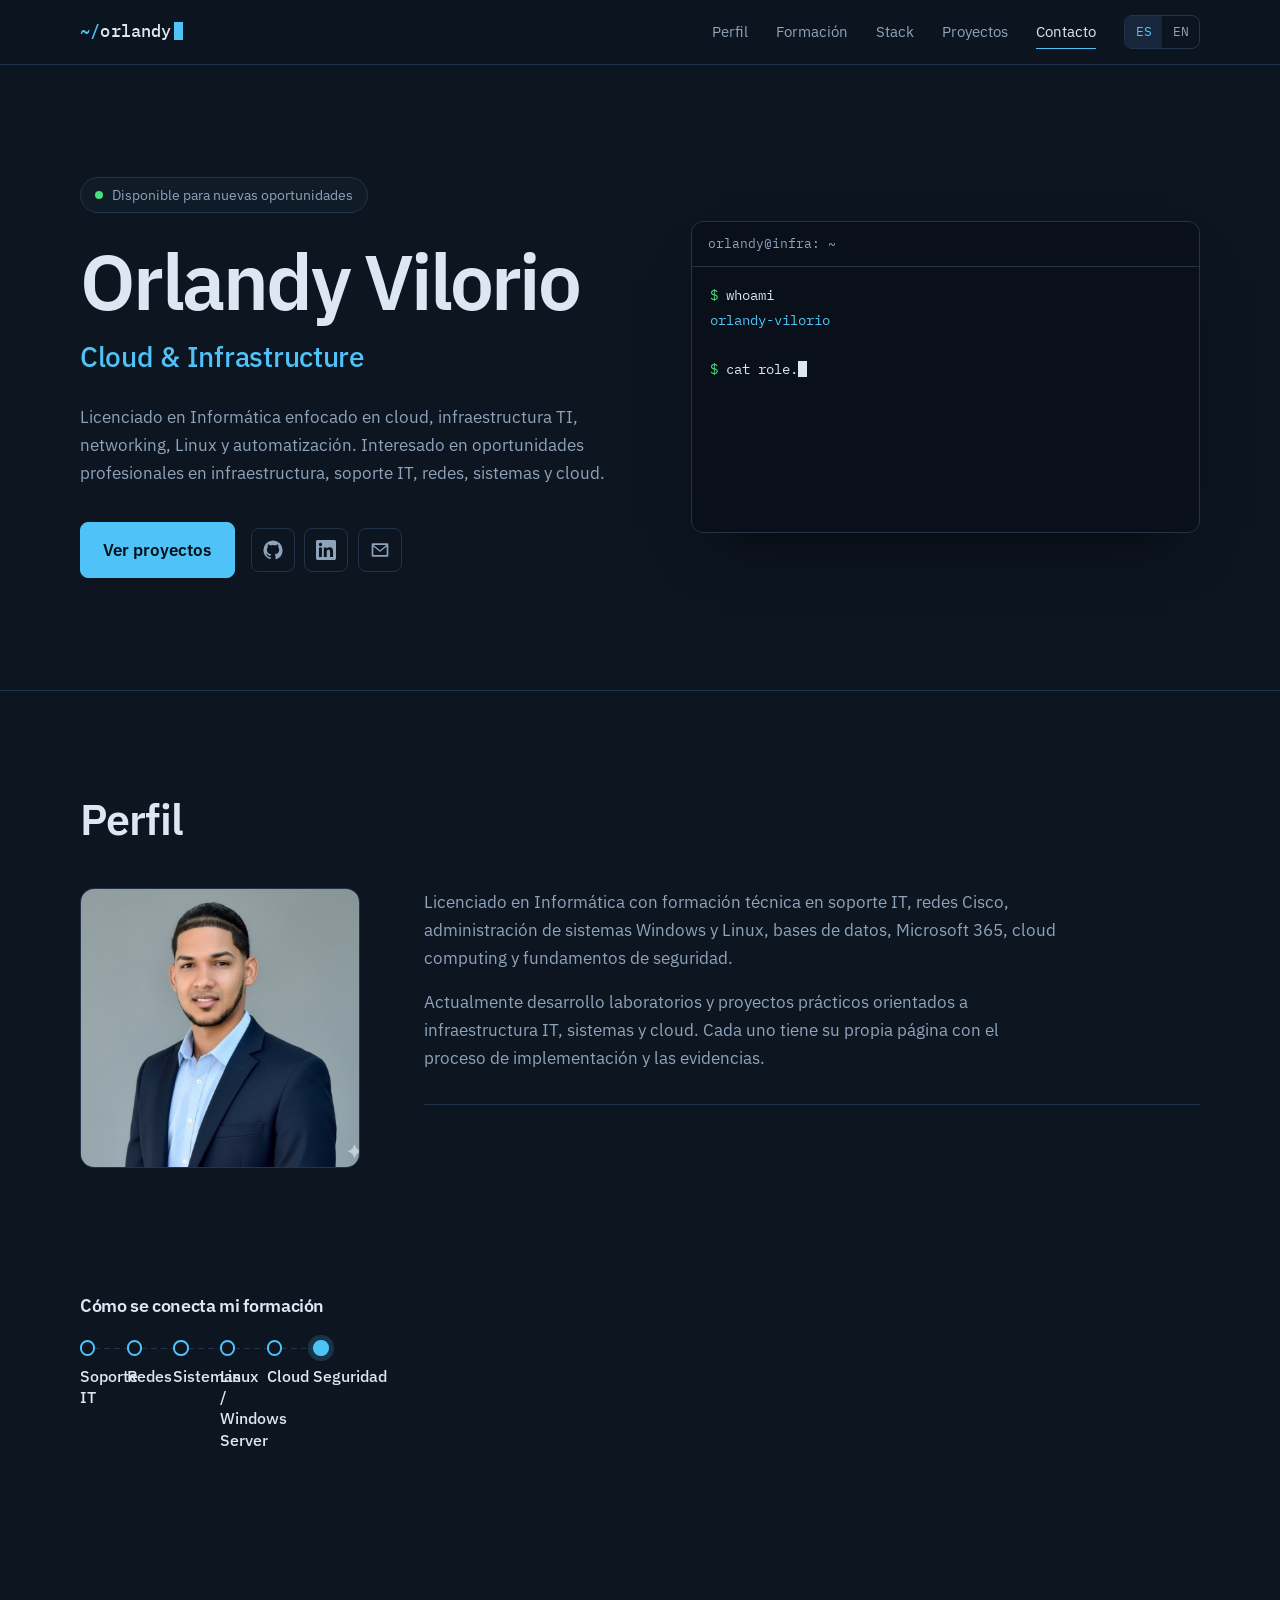
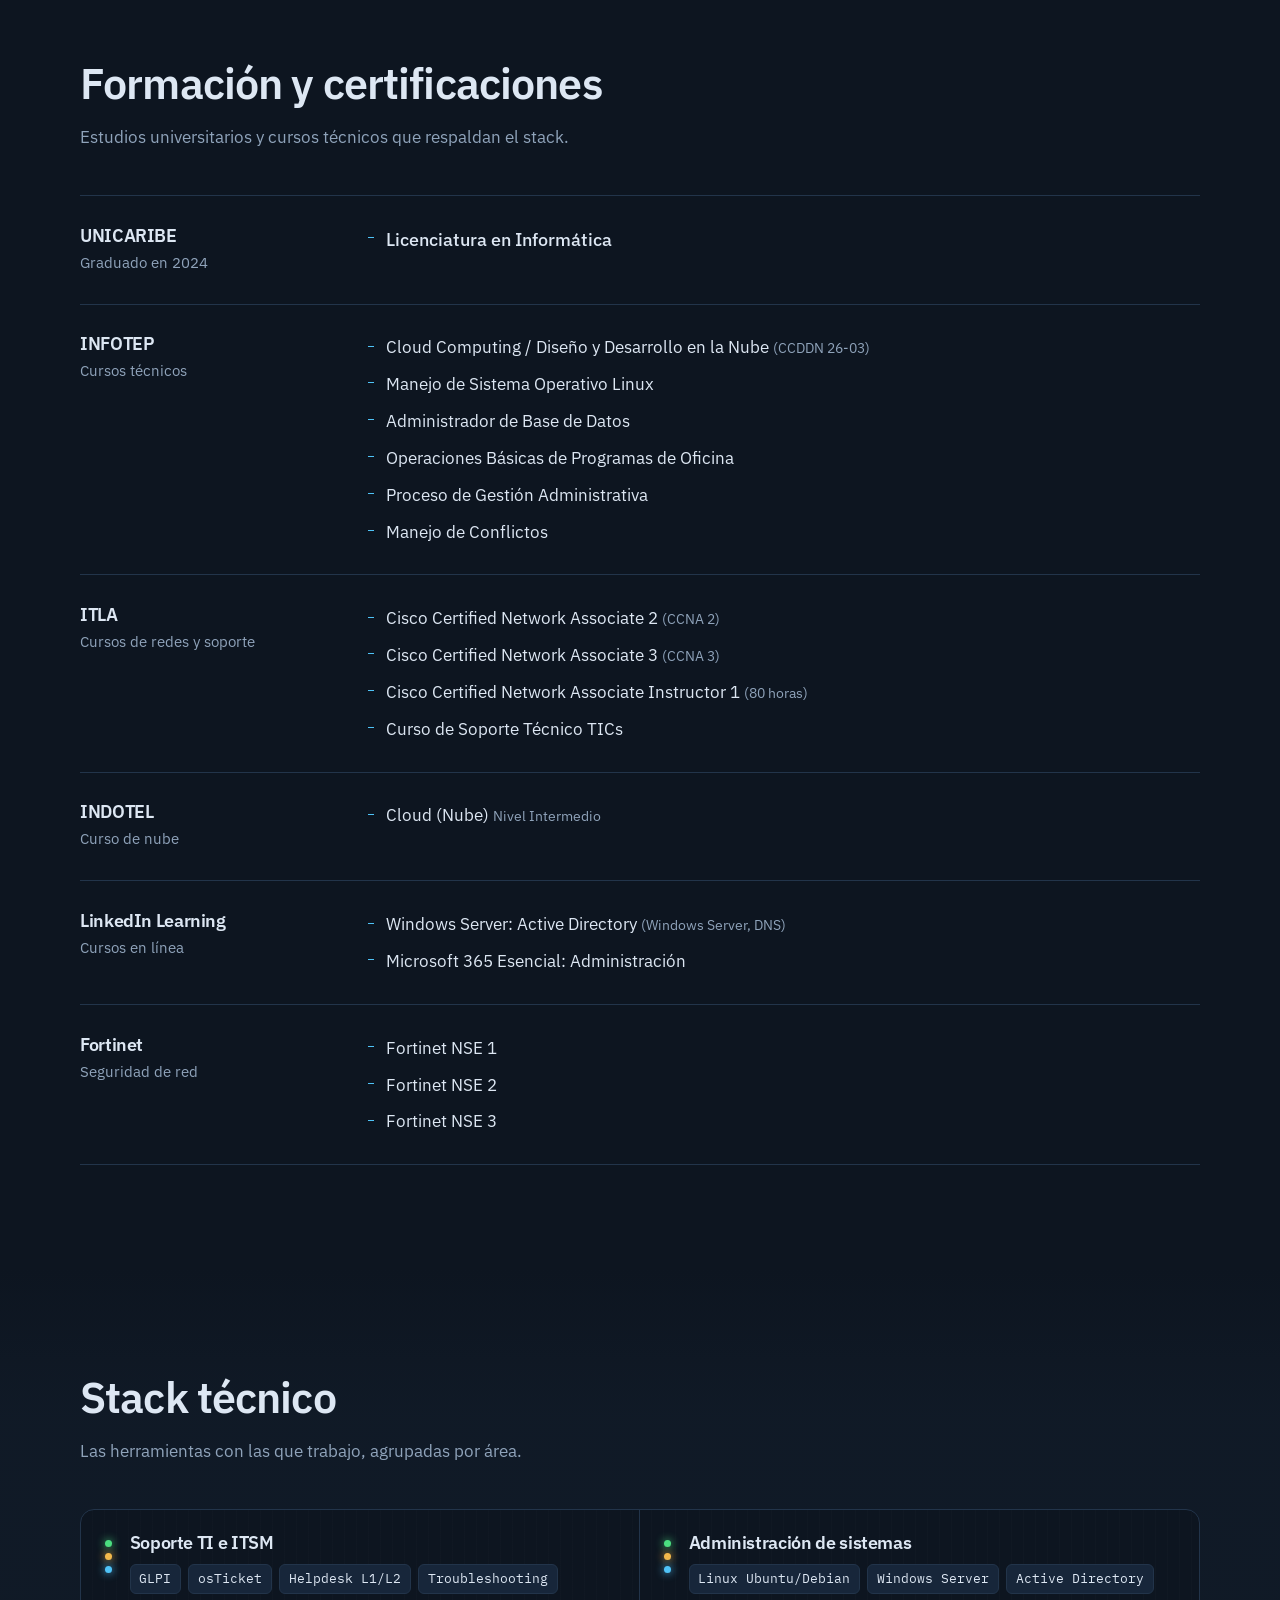
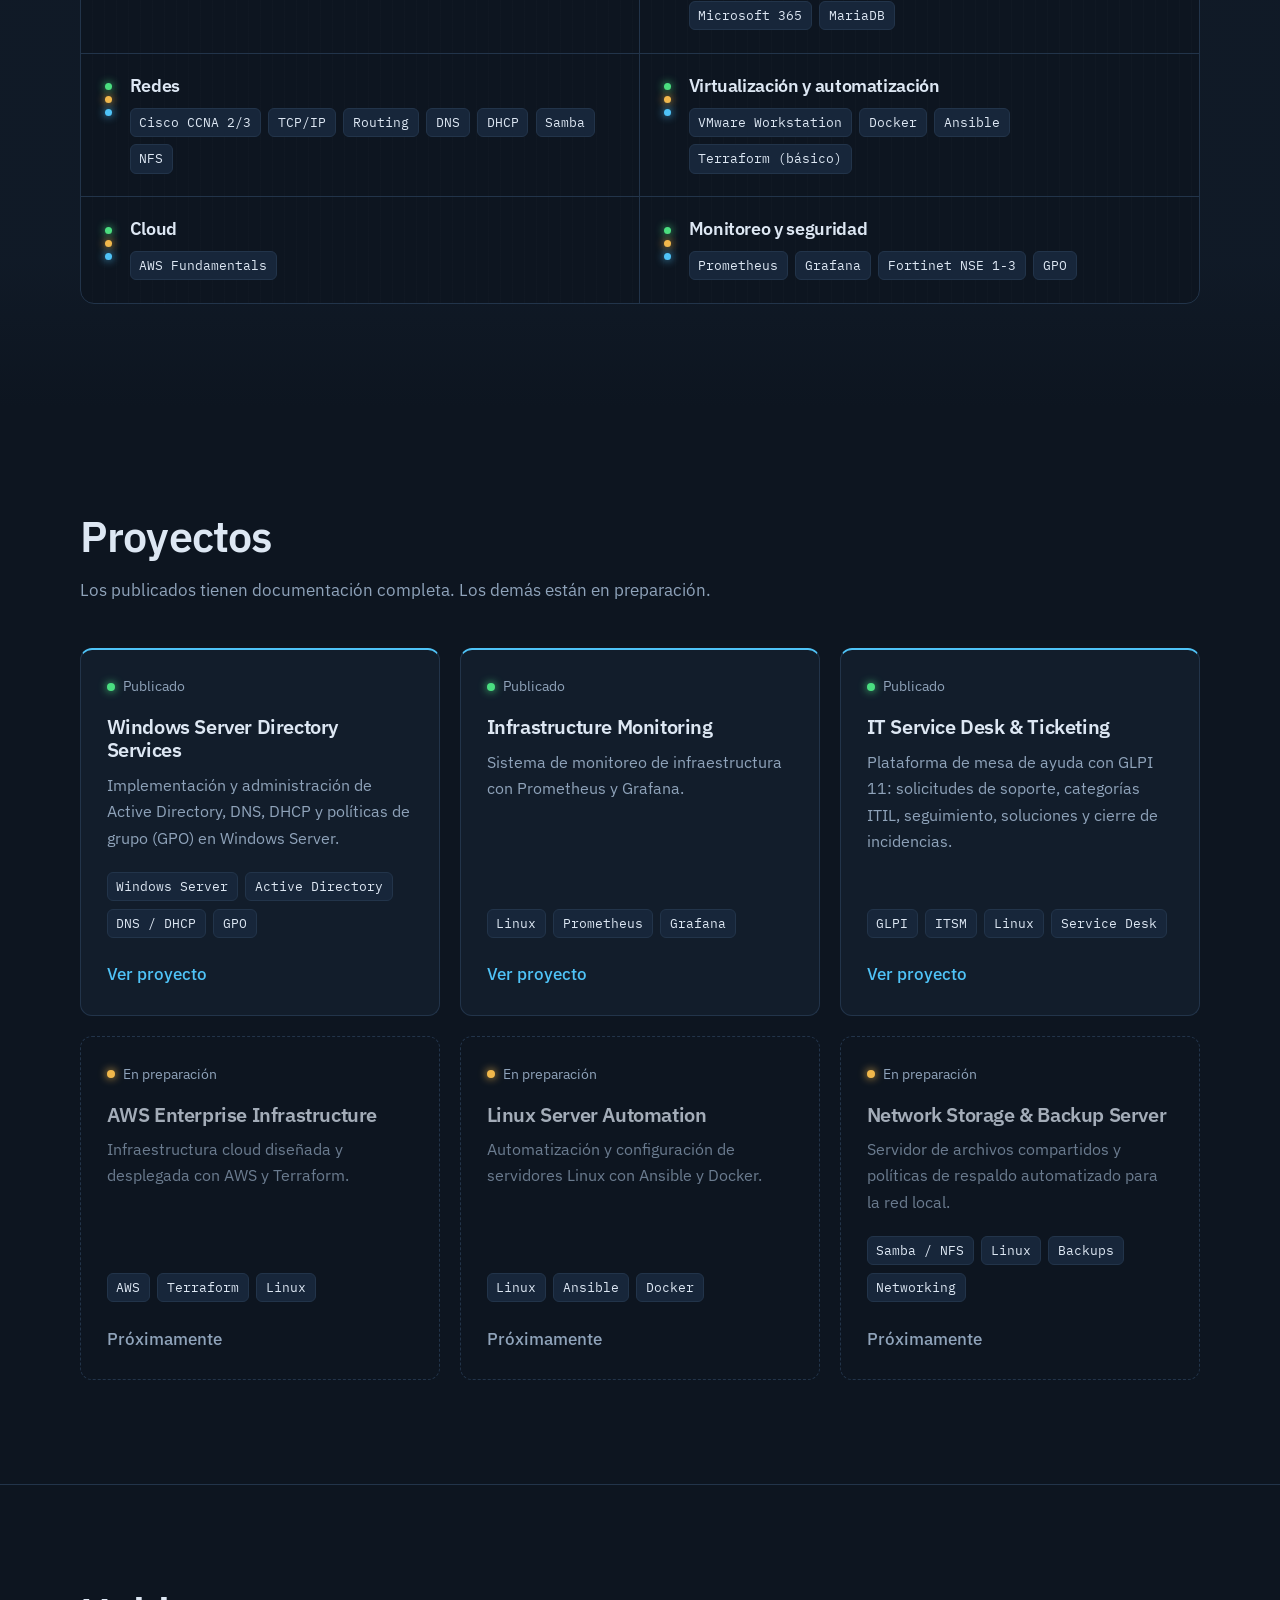
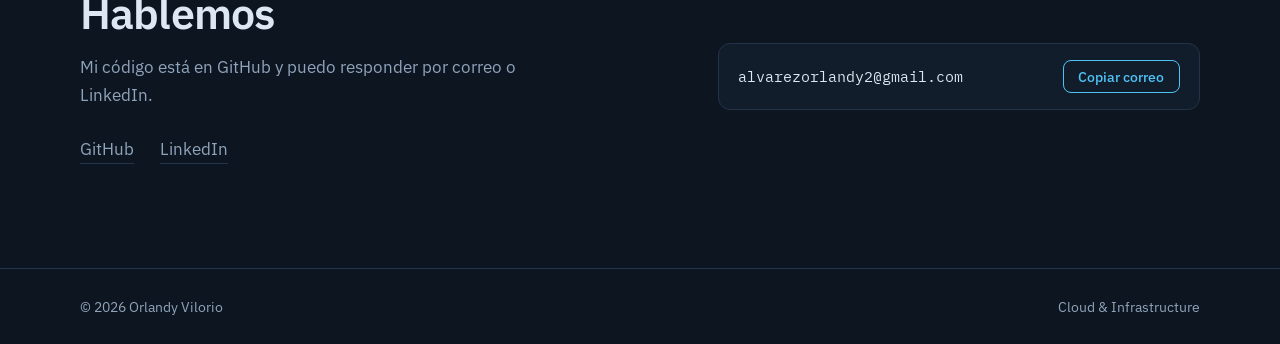
==== commit 346abb84: "Update index.html" ====
--- a/index.html
+++ b/index.html
@@ -78,12 +78,6 @@
           <p data-i18n="about_p1">Licenciado en Informática con formación técnica en soporte IT, redes Cisco, administración de sistemas Windows y Linux, bases de datos, Microsoft 365, cloud computing y fundamentos de seguridad.</p>
           <p data-i18n="about_p2">Actualmente desarrollo laboratorios y proyectos prácticos orientados a infraestructura IT, sistemas y cloud. Cada uno tiene su propia página con el proceso de implementación y las evidencias.</p>
           <dl class="facts">
-            <div><dt data-i18n="f1k">Formación</dt><dd data-i18n="f1v">Licenciatura en Informática, UNICARIBE (2024)</dd></div>
-            <div><dt data-i18n="f2k">Redes</dt><dd data-i18n="f2v">Cisco CCNA 2 y CCNA 3 (ITLA)</dd></div>
-            <div><dt data-i18n="f3k">Seguridad</dt><dd data-i18n="f3v">Fortinet NSE 1, 2 y 3</dd></div>
-            <div><dt data-i18n="f4k">Cloud</dt><dd data-i18n="f4v">INFOTEP e INDOTEL (nivel intermedio)</dd></div>
-          </dl>
-        </div>
       </div>
 
       <div class="path">
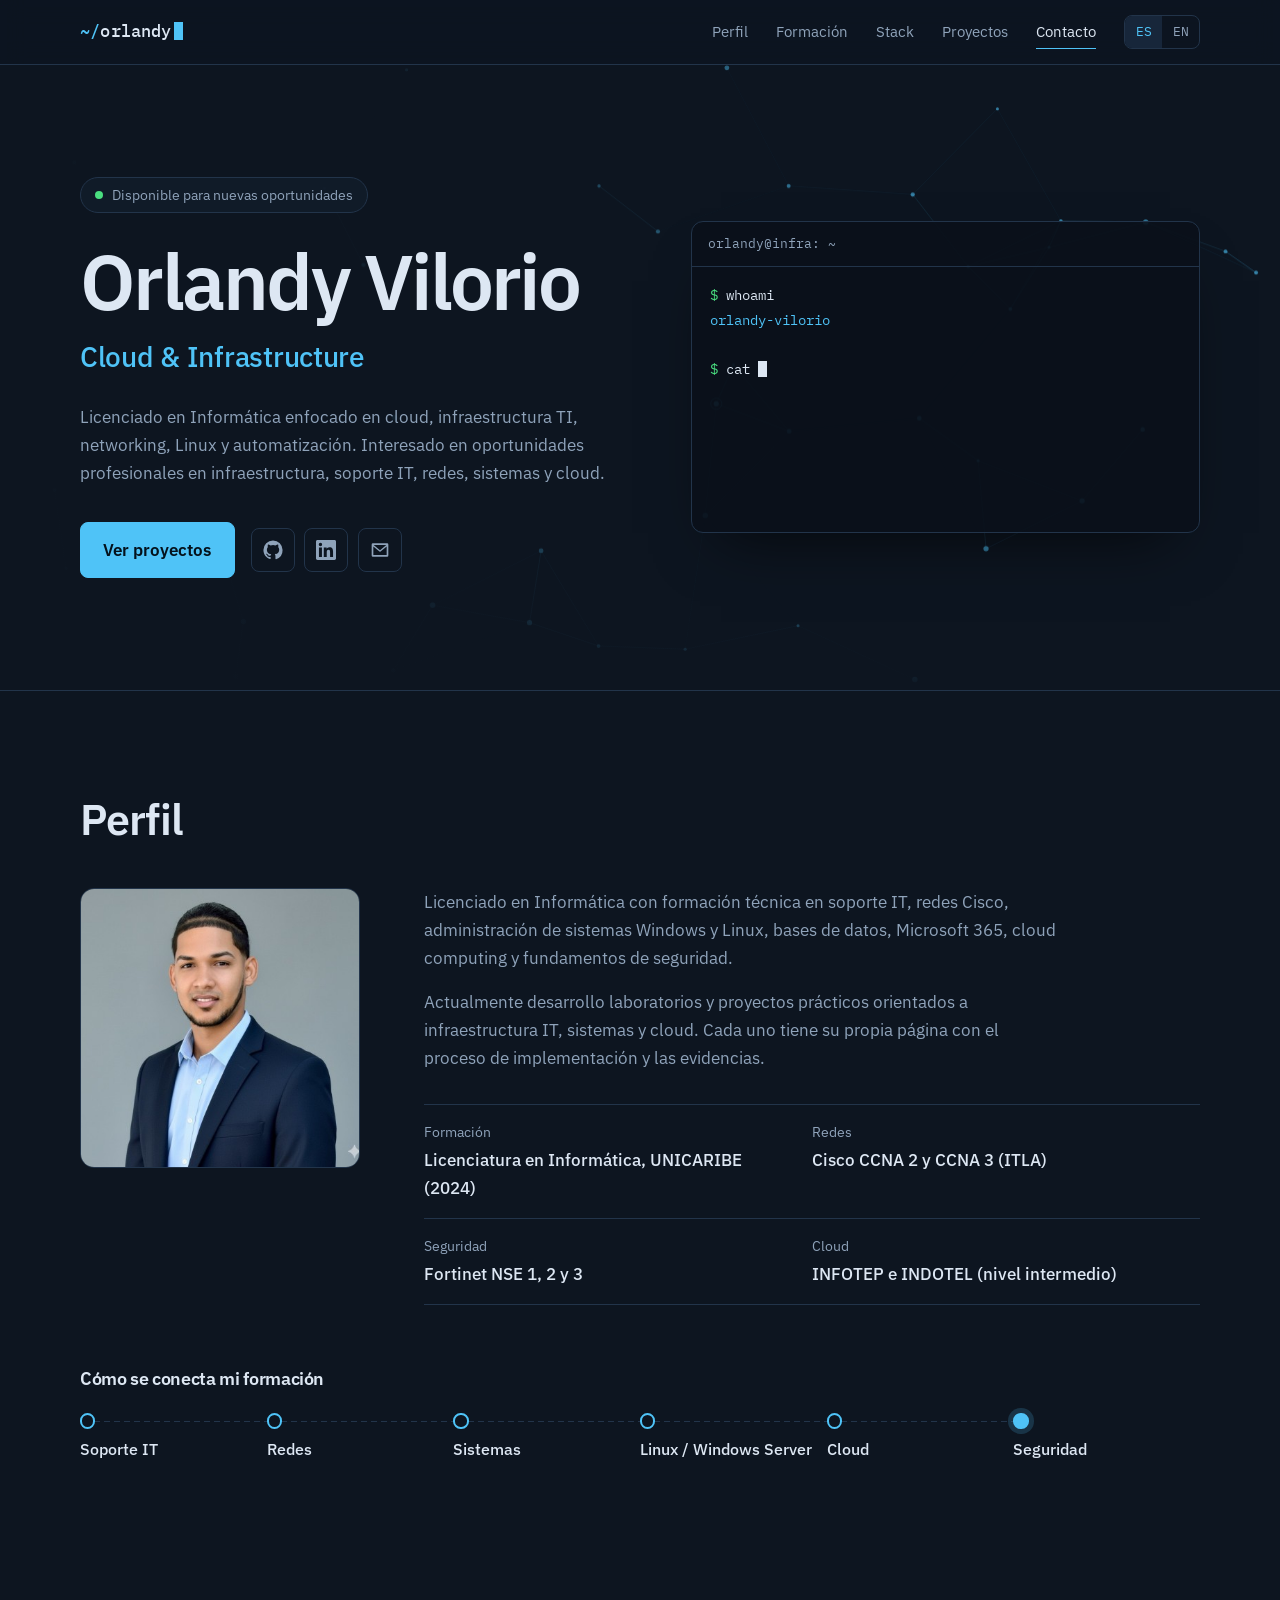
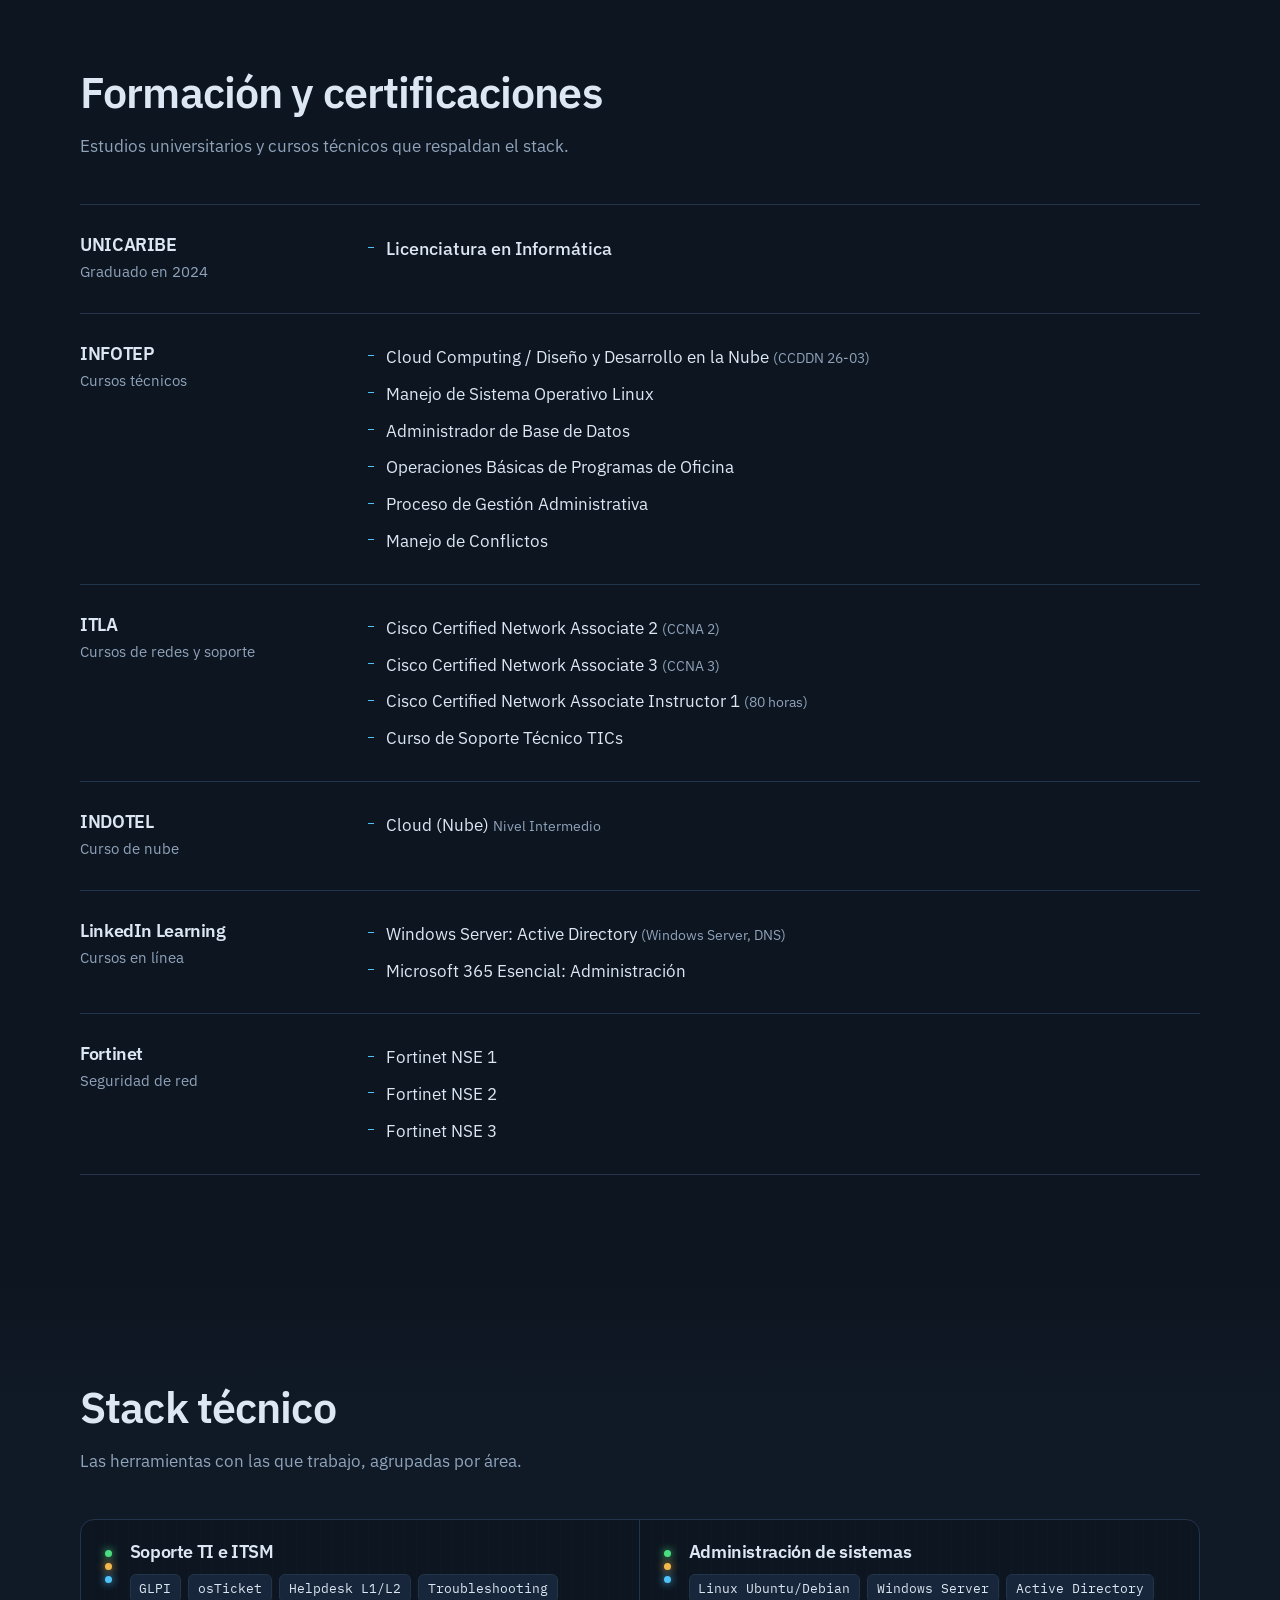
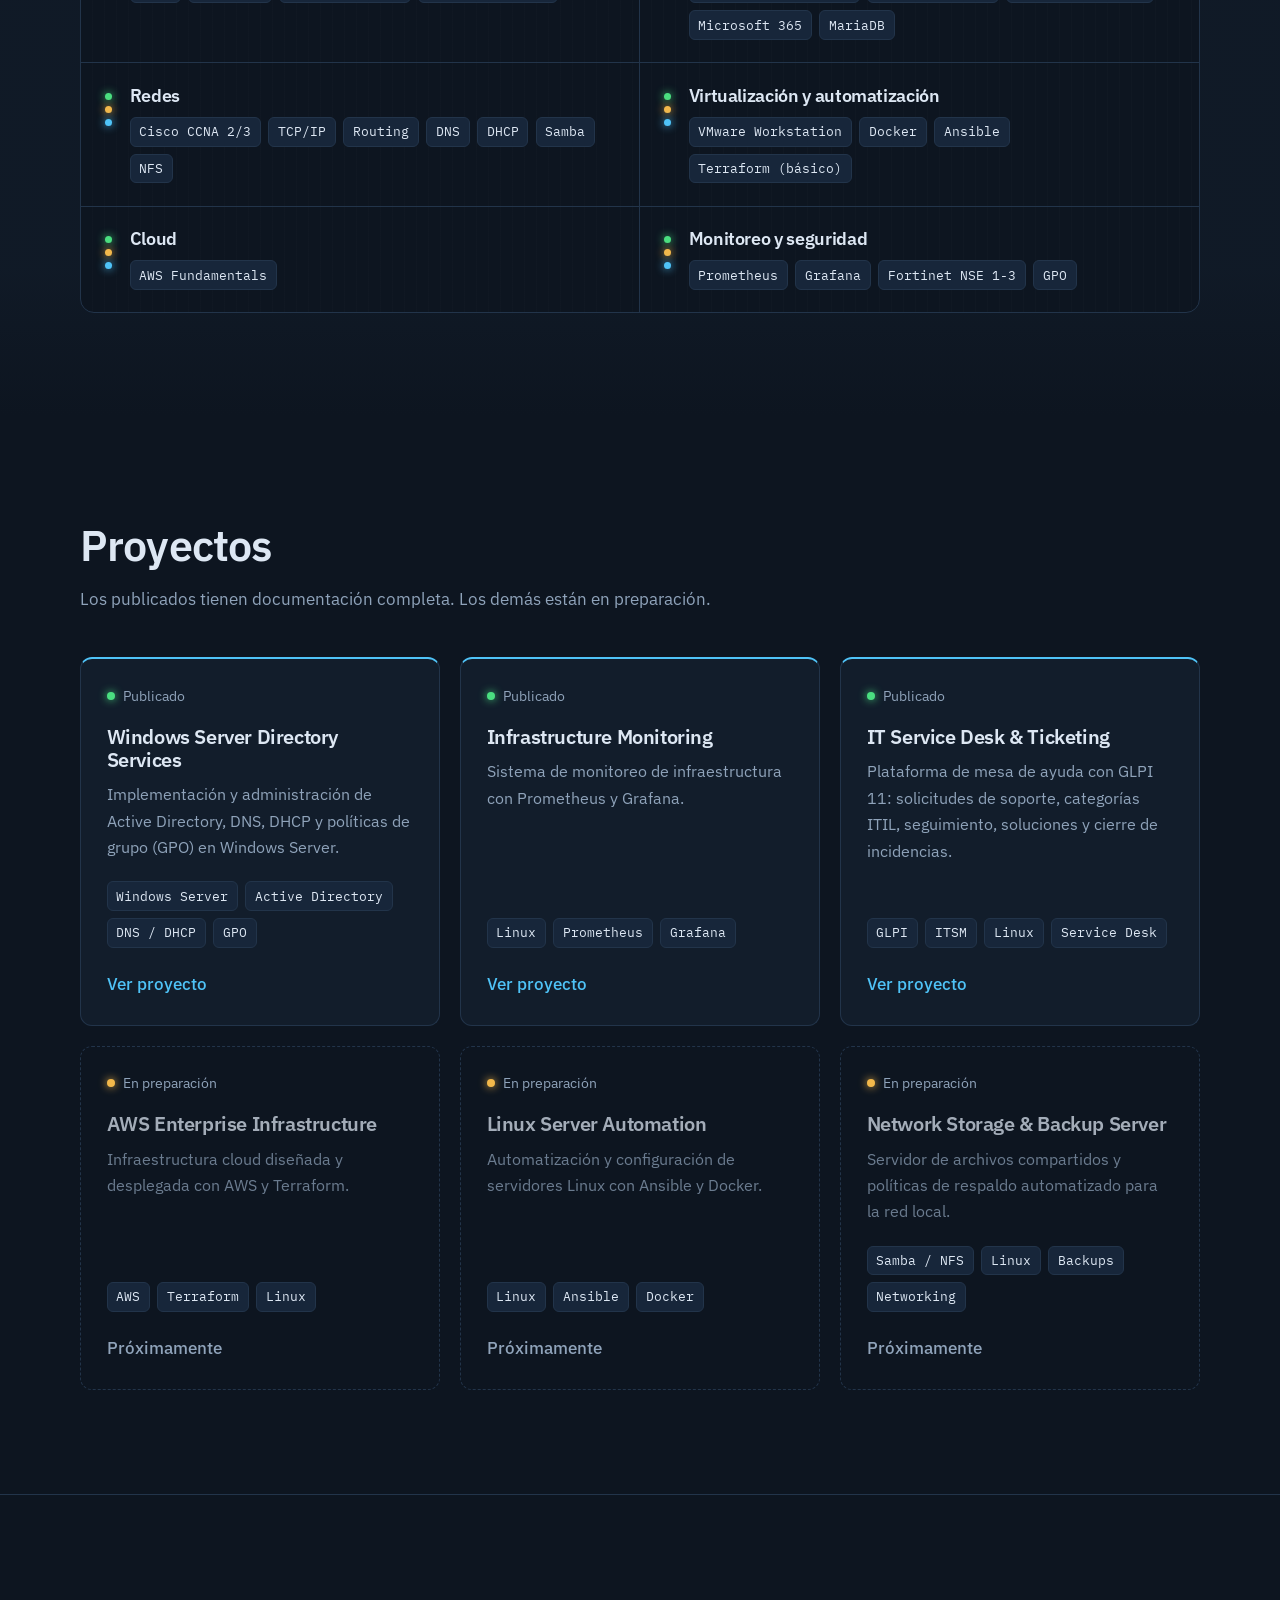
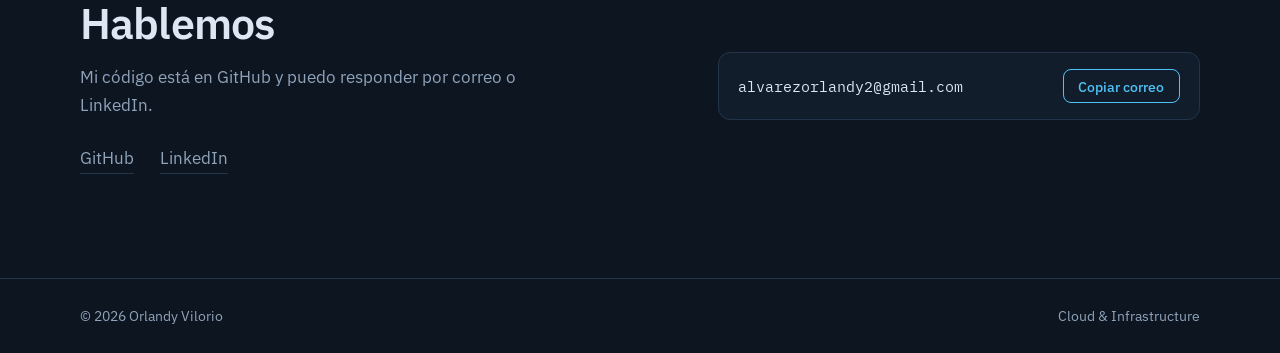
==== commit 02c0e55b: "Update index.html" ====
--- a/index.html
+++ b/index.html
@@ -77,7 +77,14 @@
         <div class="about-text">
           <p data-i18n="about_p1">Licenciado en Informática con formación técnica en soporte IT, redes Cisco, administración de sistemas Windows y Linux, bases de datos, Microsoft 365, cloud computing y fundamentos de seguridad.</p>
           <p data-i18n="about_p2">Actualmente desarrollo laboratorios y proyectos prácticos orientados a infraestructura IT, sistemas y cloud. Cada uno tiene su propia página con el proceso de implementación y las evidencias.</p>
-          <dl class="facts">
+          <dl class="facts"> 
+            
+            <div><dt data-i18n="f1k">Formación</dt><dd data-i18n="f1v">Licenciatura en Informática, UNICARIBE (2024)</dd></div>
+            <div><dt data-i18n="f2k">Redes</dt><dd data-i18n="f2v">Cisco CCNA 2 y CCNA 3 (ITLA)</dd></div>
+            <div><dt data-i18n="f3k">Seguridad</dt><dd data-i18n="f3v">Fortinet NSE 1, 2 y 3</dd></div>
+            <div><dt data-i18n="f4k">Cloud</dt><dd data-i18n="f4v">INFOTEP e INDOTEL (nivel intermedio)</dd></div>
+          </dl>
+        </div>
       </div>
 
       <div class="path">
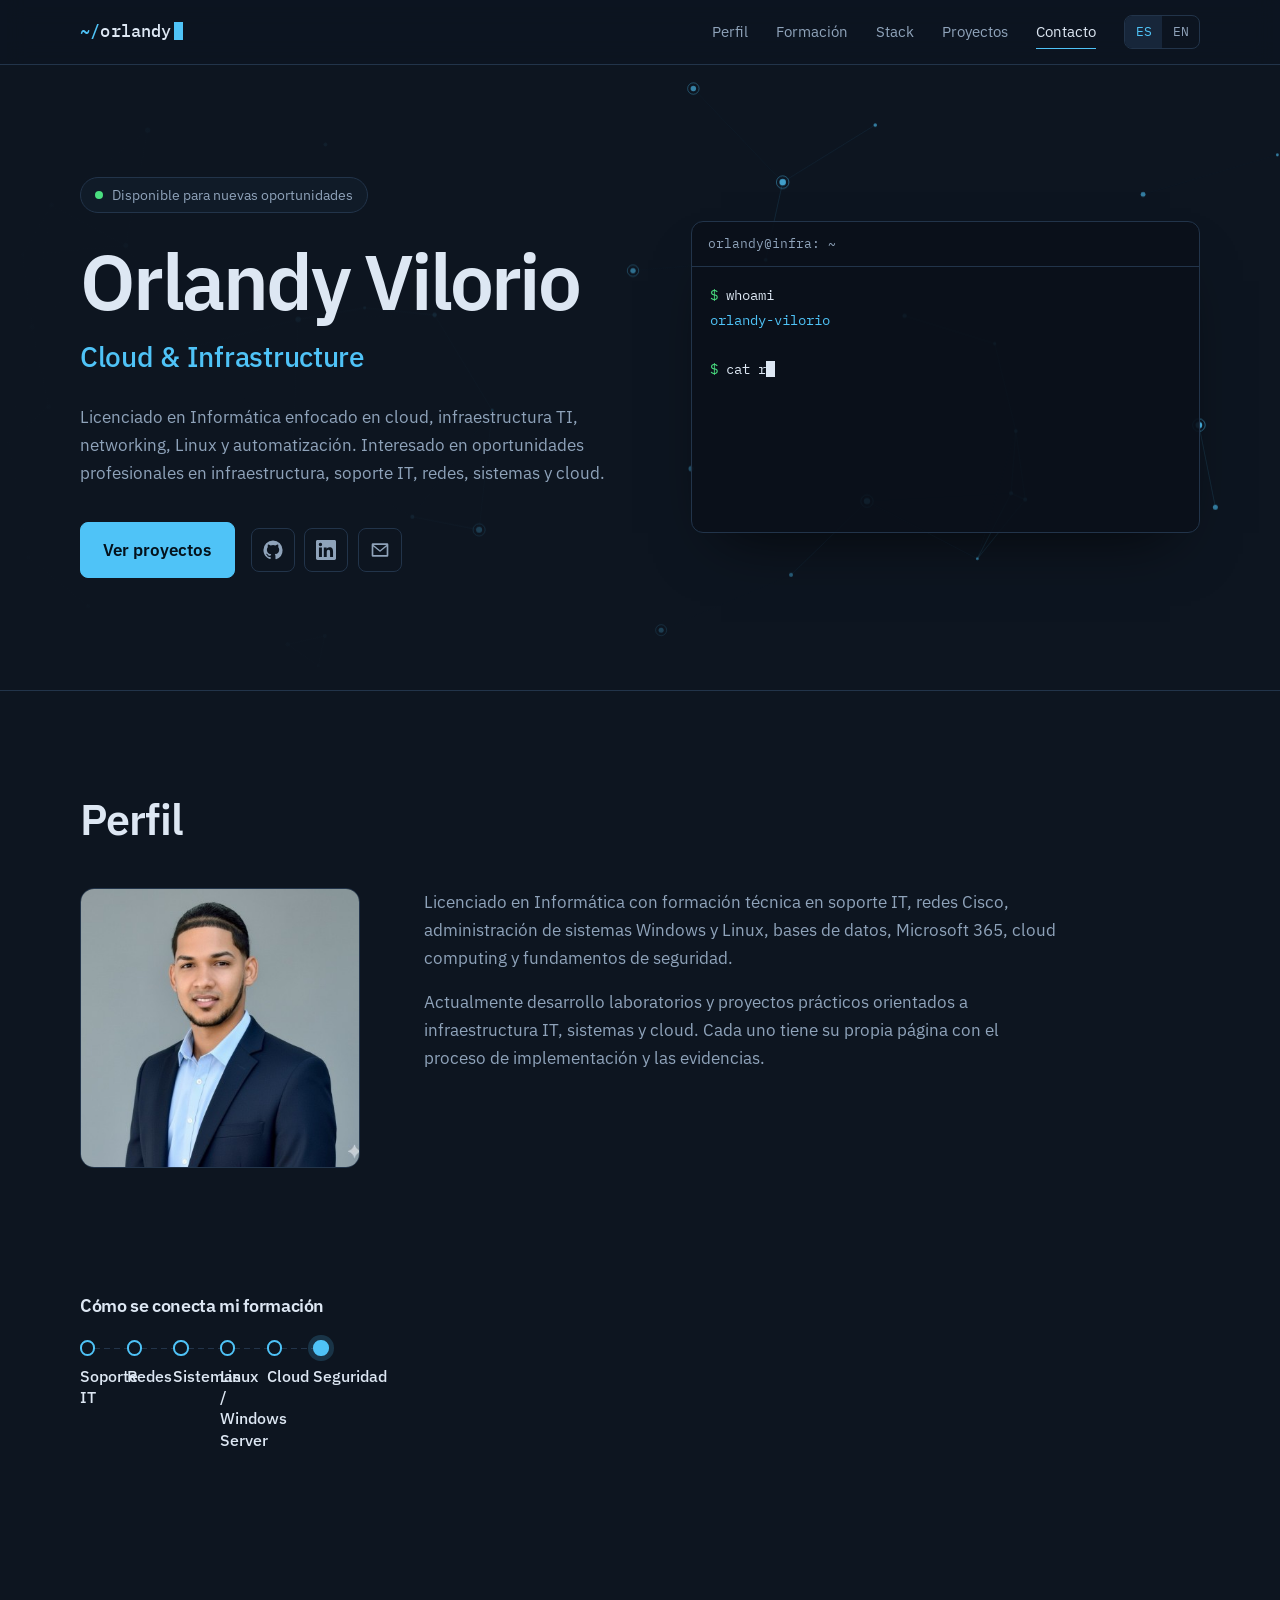
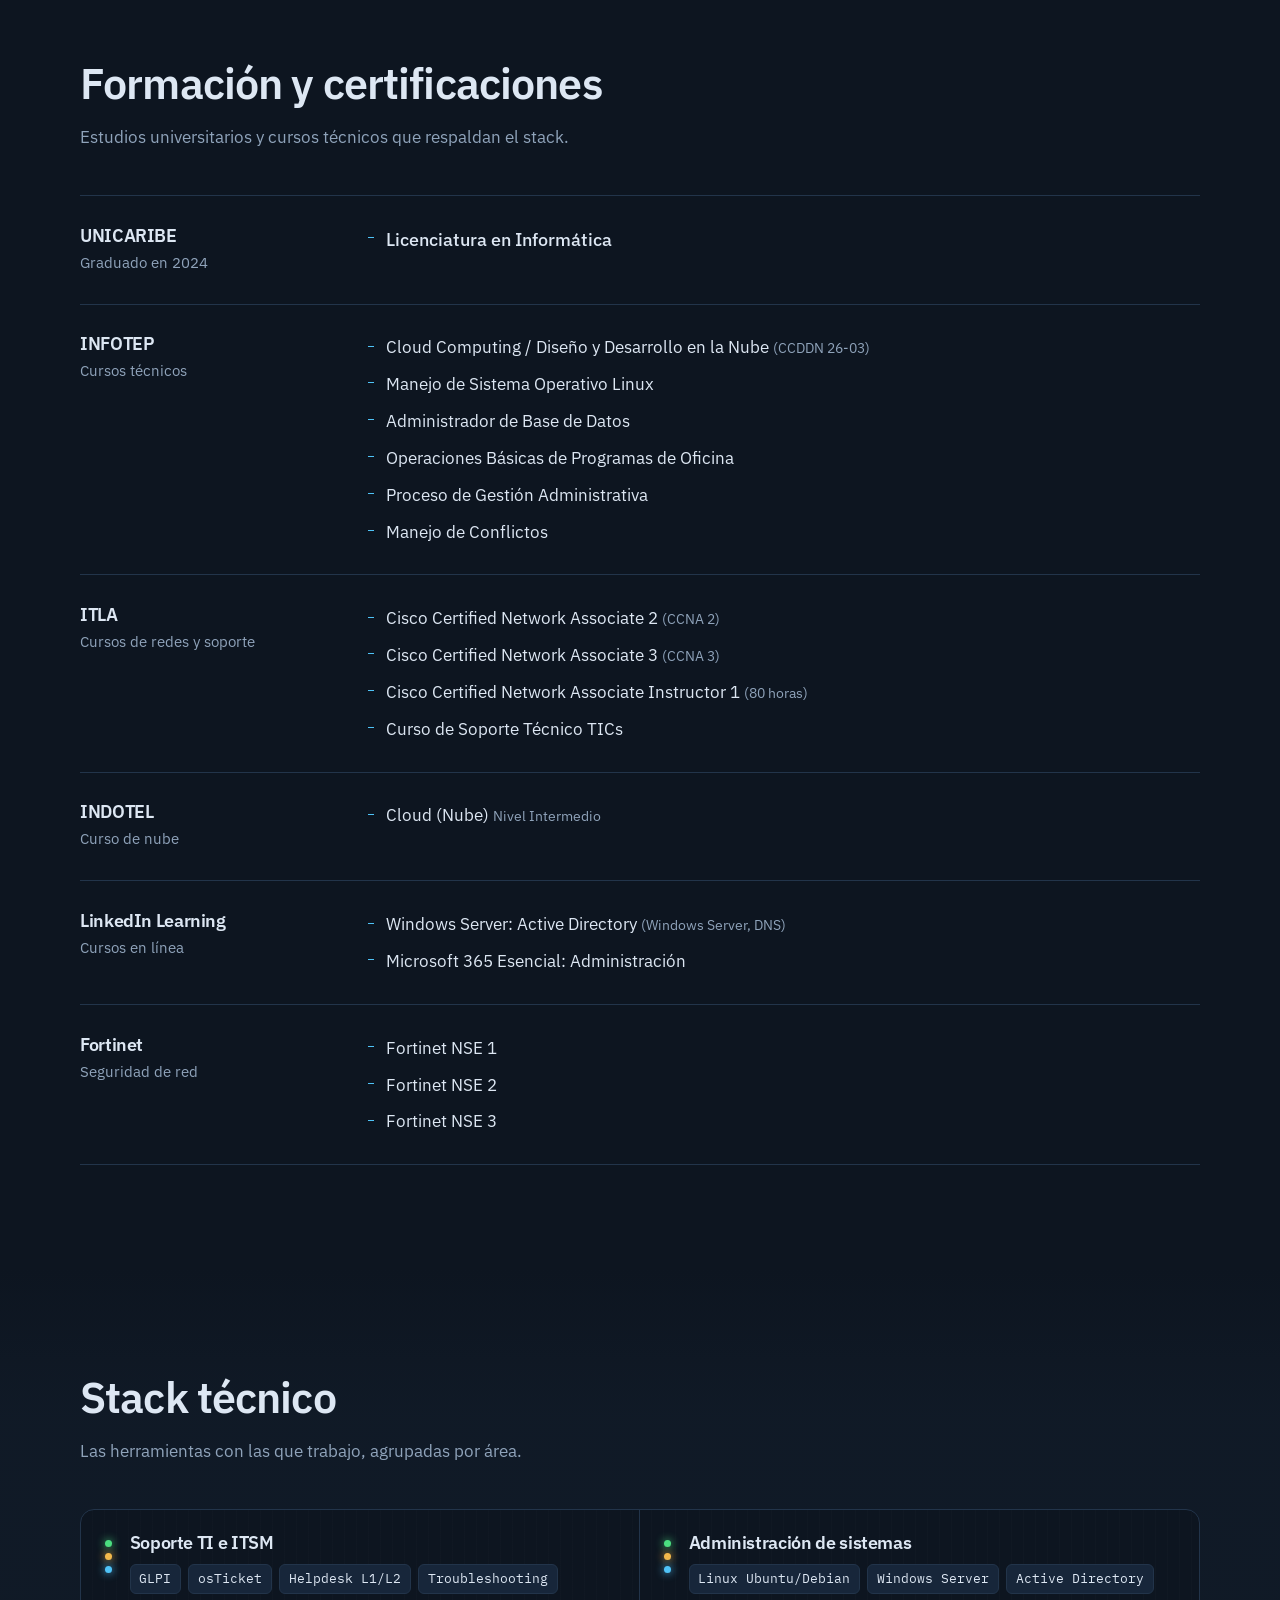
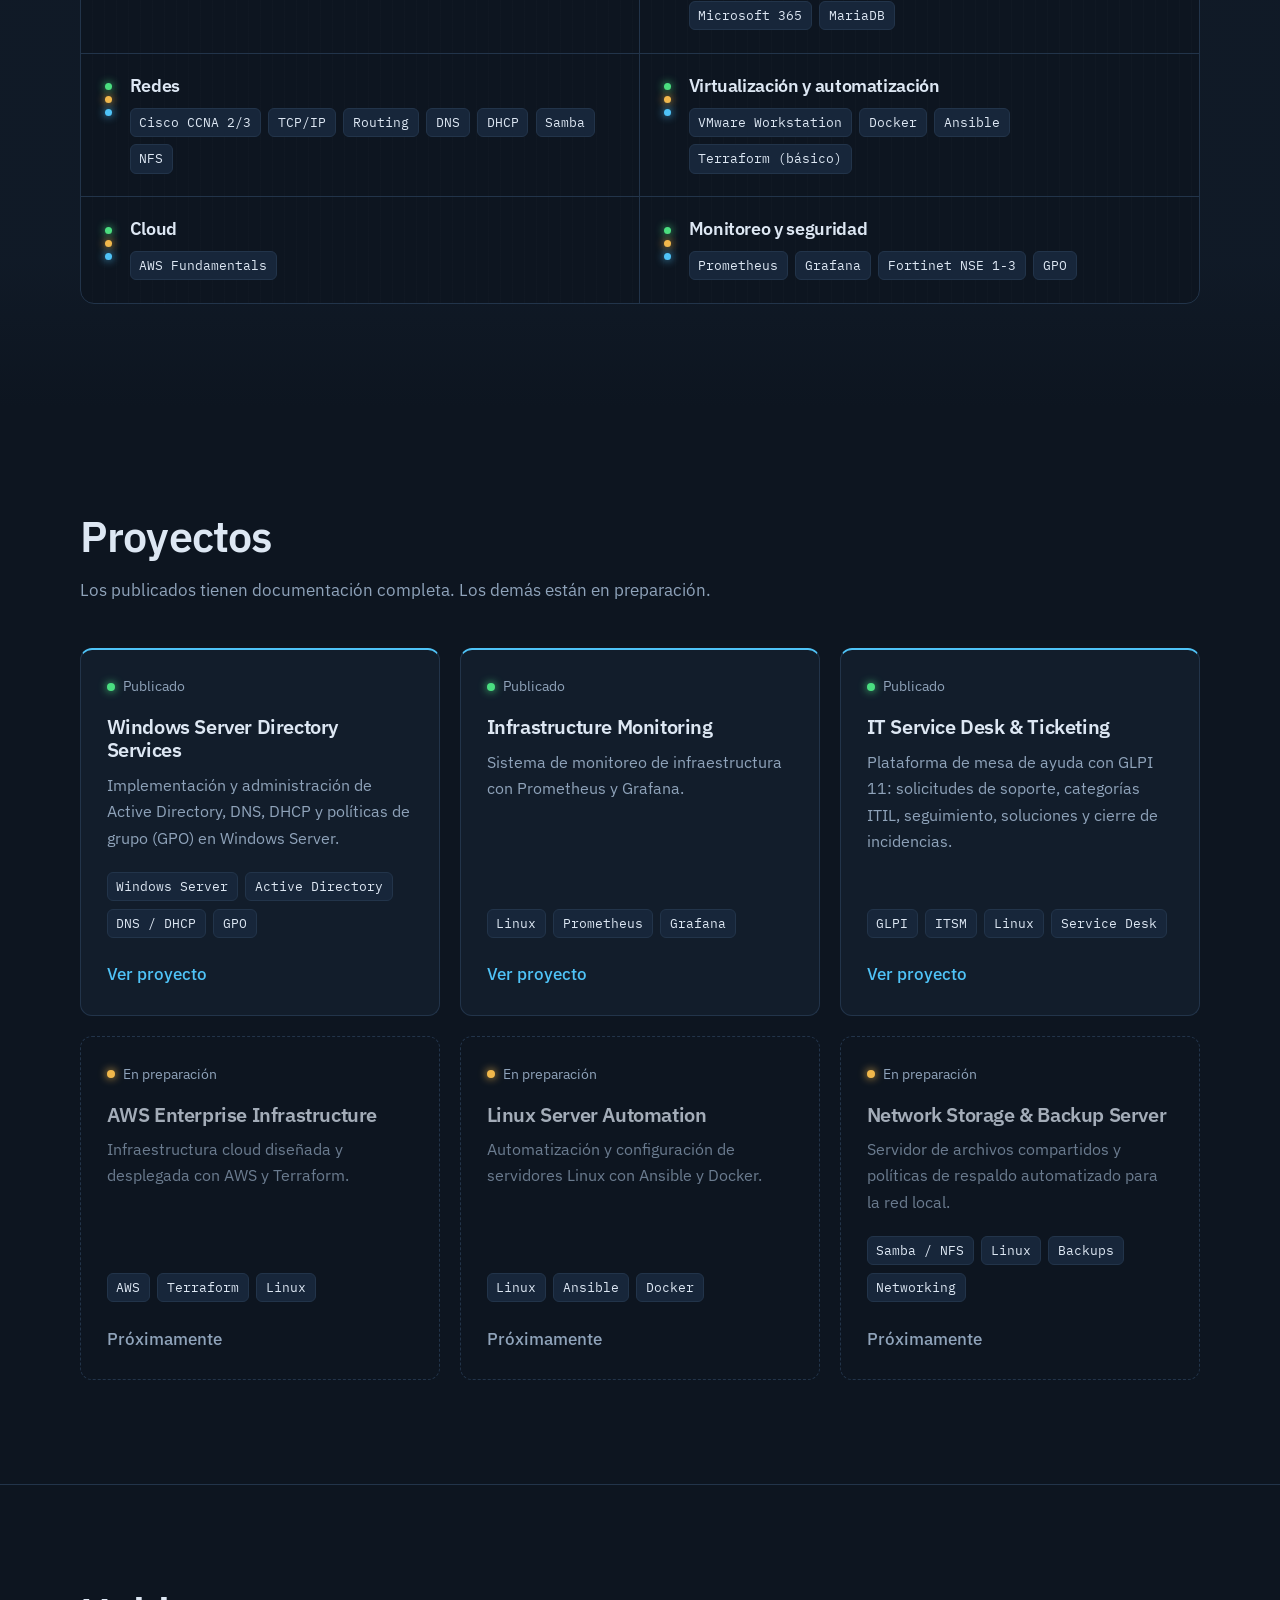
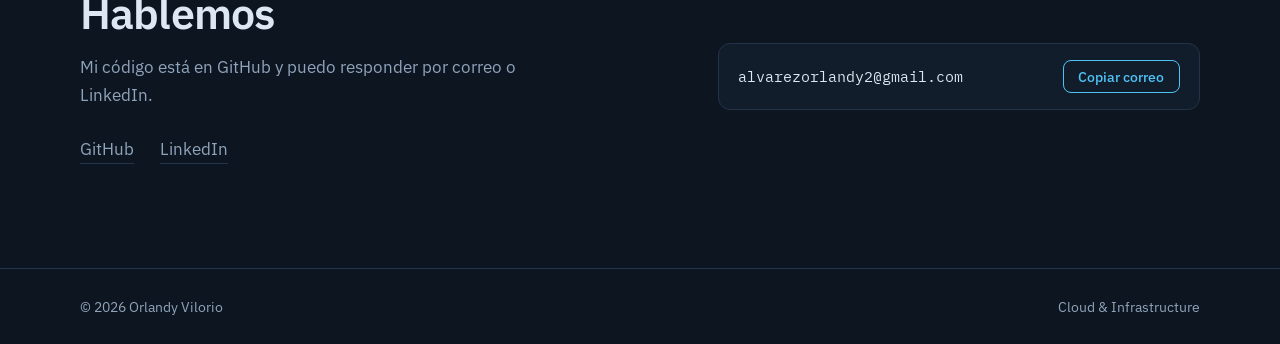
==== commit 816707c3: "Update index.html" ====
--- a/index.html
+++ b/index.html
@@ -77,15 +77,7 @@
         <div class="about-text">
           <p data-i18n="about_p1">Licenciado en Informática con formación técnica en soporte IT, redes Cisco, administración de sistemas Windows y Linux, bases de datos, Microsoft 365, cloud computing y fundamentos de seguridad.</p>
           <p data-i18n="about_p2">Actualmente desarrollo laboratorios y proyectos prácticos orientados a infraestructura IT, sistemas y cloud. Cada uno tiene su propia página con el proceso de implementación y las evidencias.</p>
-          <dl class="facts"> 
-            
-            <div><dt data-i18n="f1k">Formación</dt><dd data-i18n="f1v">Licenciatura en Informática, UNICARIBE (2024)</dd></div>
-            <div><dt data-i18n="f2k">Redes</dt><dd data-i18n="f2v">Cisco CCNA 2 y CCNA 3 (ITLA)</dd></div>
-            <div><dt data-i18n="f3k">Seguridad</dt><dd data-i18n="f3v">Fortinet NSE 1, 2 y 3</dd></div>
-            <div><dt data-i18n="f4k">Cloud</dt><dd data-i18n="f4v">INFOTEP e INDOTEL (nivel intermedio)</dd></div>
-          </dl>
-        </div>
-      </div>
+          </div>
 
       <div class="path">
         <h3 data-i18n="path_t">Cómo se conecta mi formación</h3>
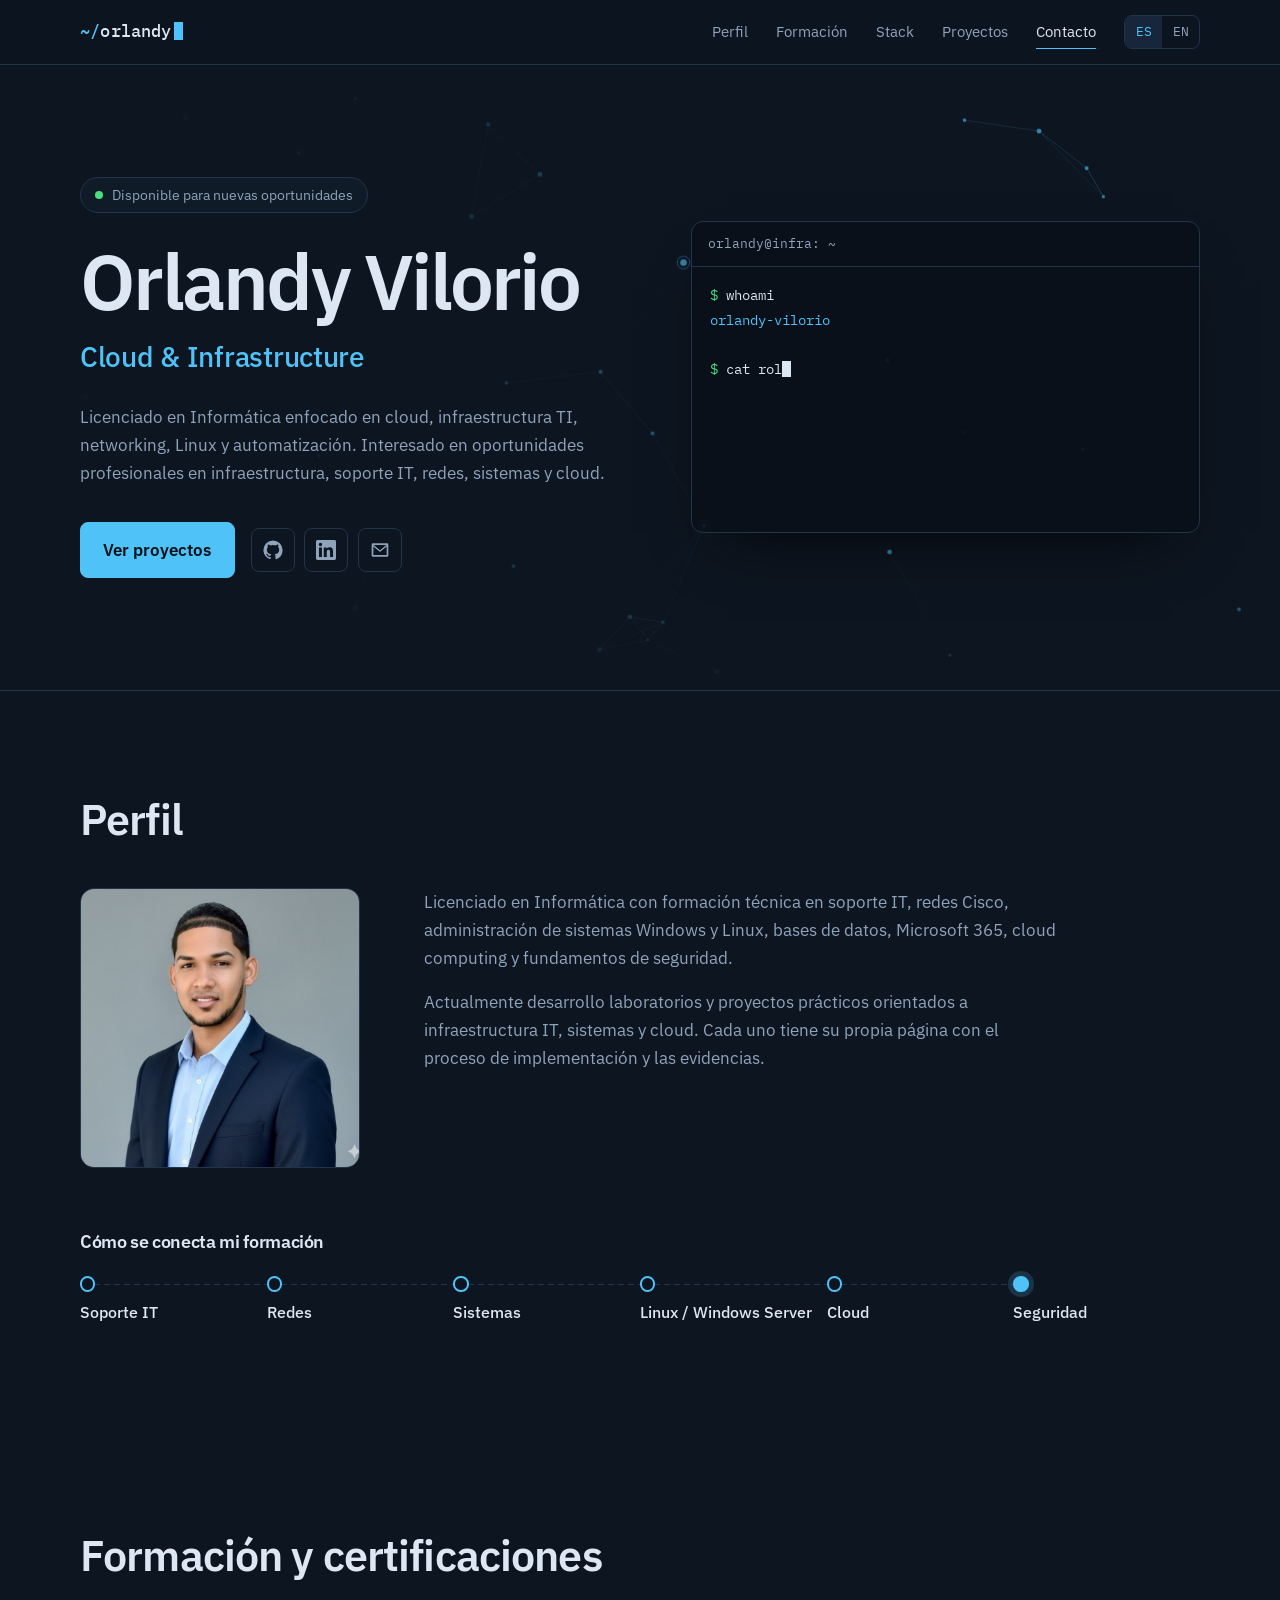
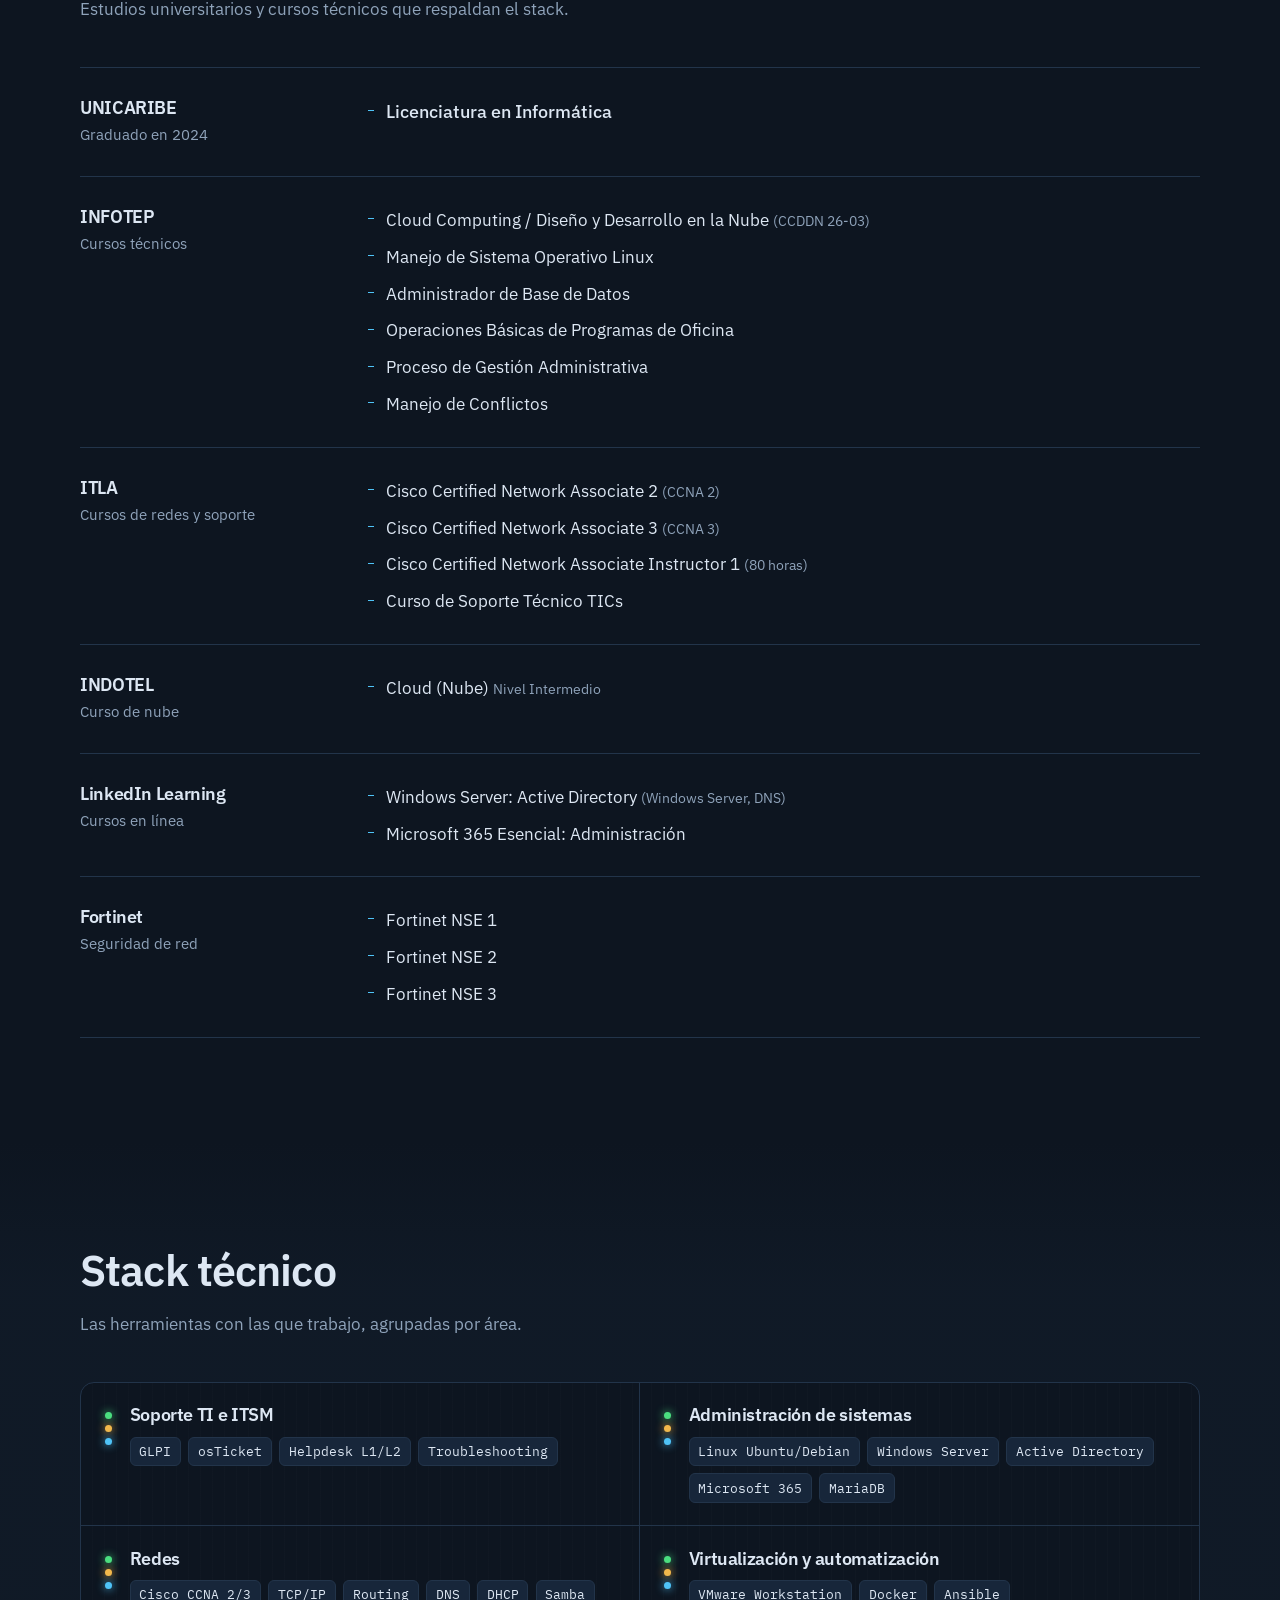
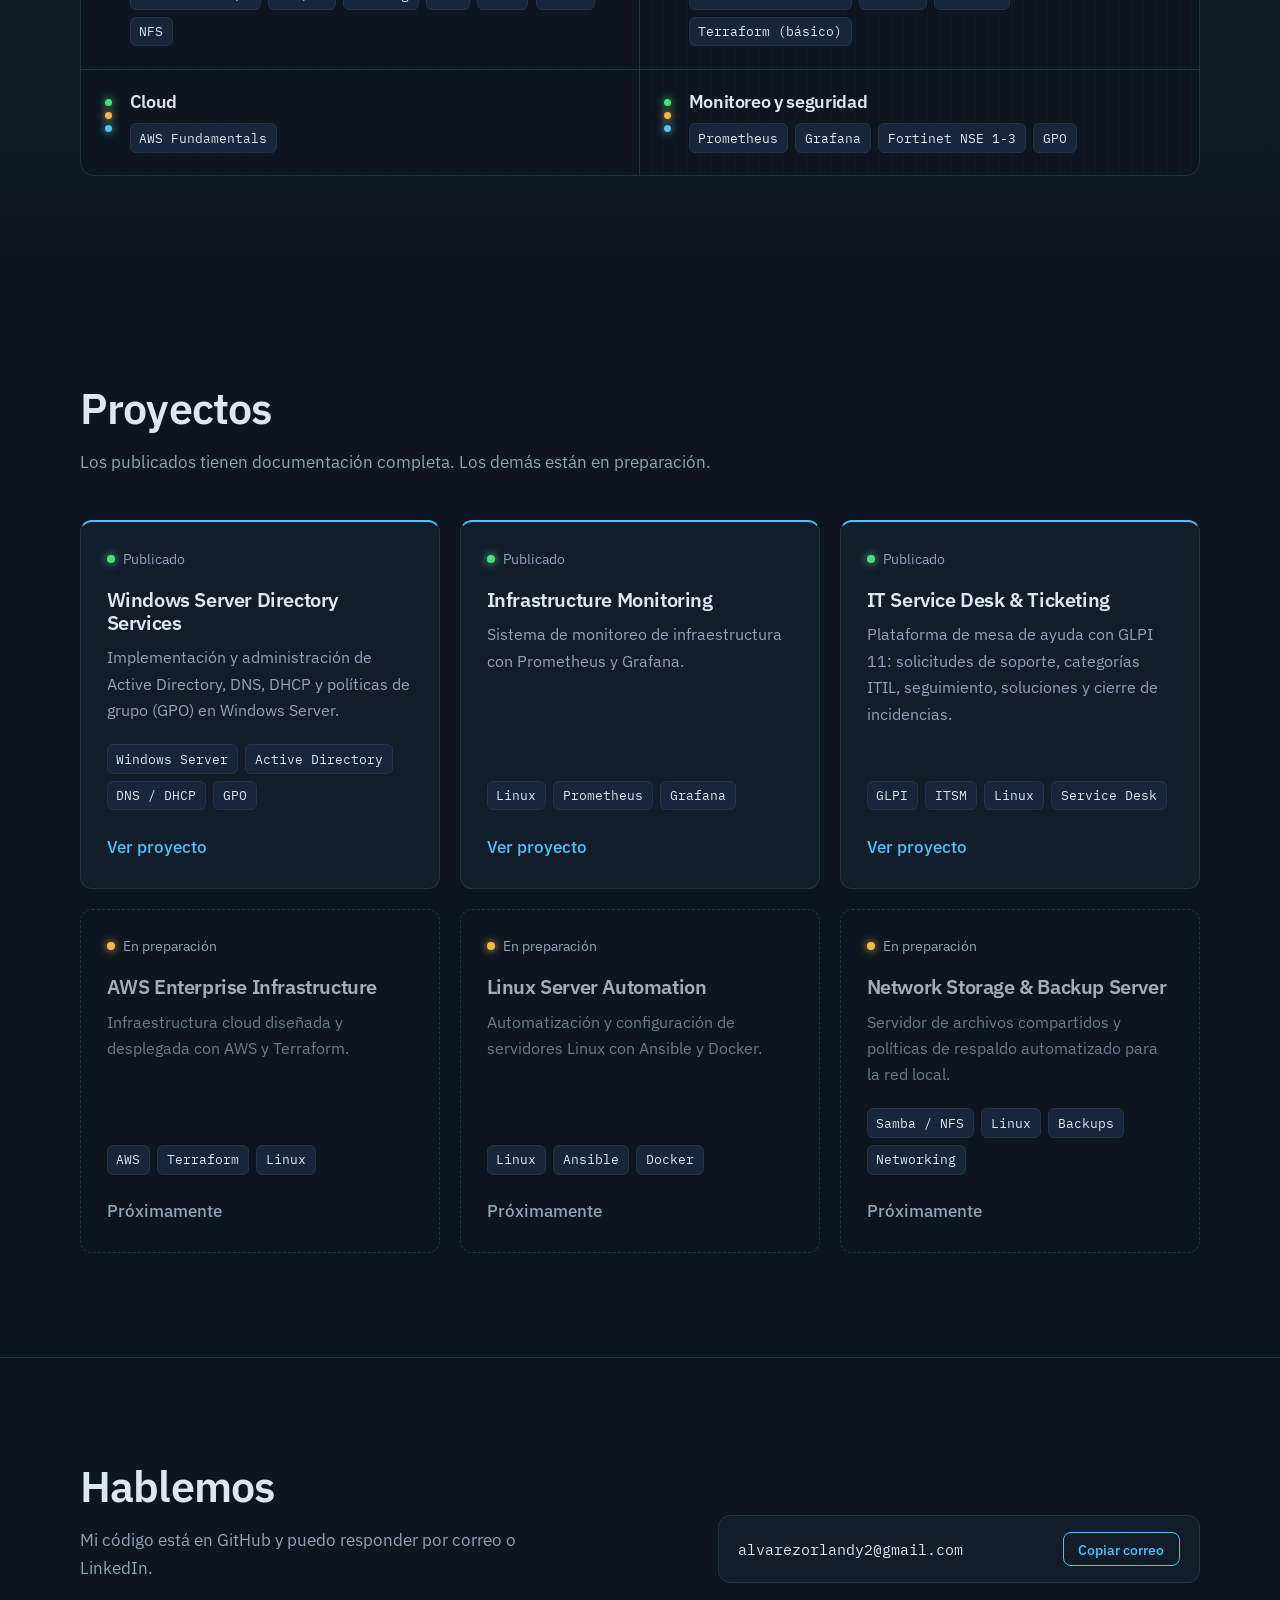
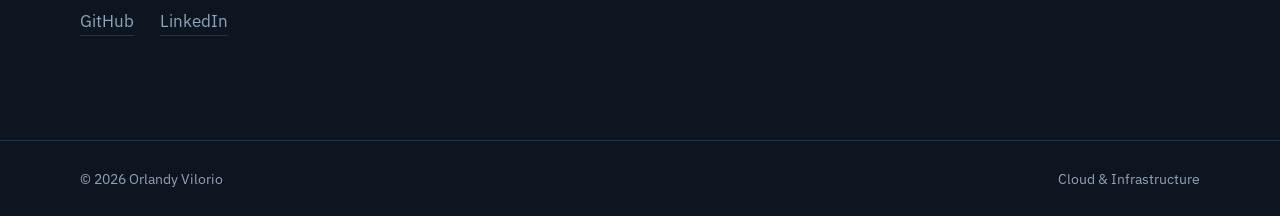
==== commit 2024c758: "Update index.html" ====
--- a/index.html
+++ b/index.html
@@ -78,6 +78,7 @@
           <p data-i18n="about_p1">Licenciado en Informática con formación técnica en soporte IT, redes Cisco, administración de sistemas Windows y Linux, bases de datos, Microsoft 365, cloud computing y fundamentos de seguridad.</p>
           <p data-i18n="about_p2">Actualmente desarrollo laboratorios y proyectos prácticos orientados a infraestructura IT, sistemas y cloud. Cada uno tiene su propia página con el proceso de implementación y las evidencias.</p>
           </div>
+         </div>
 
       <div class="path">
         <h3 data-i18n="path_t">Cómo se conecta mi formación</h3>
